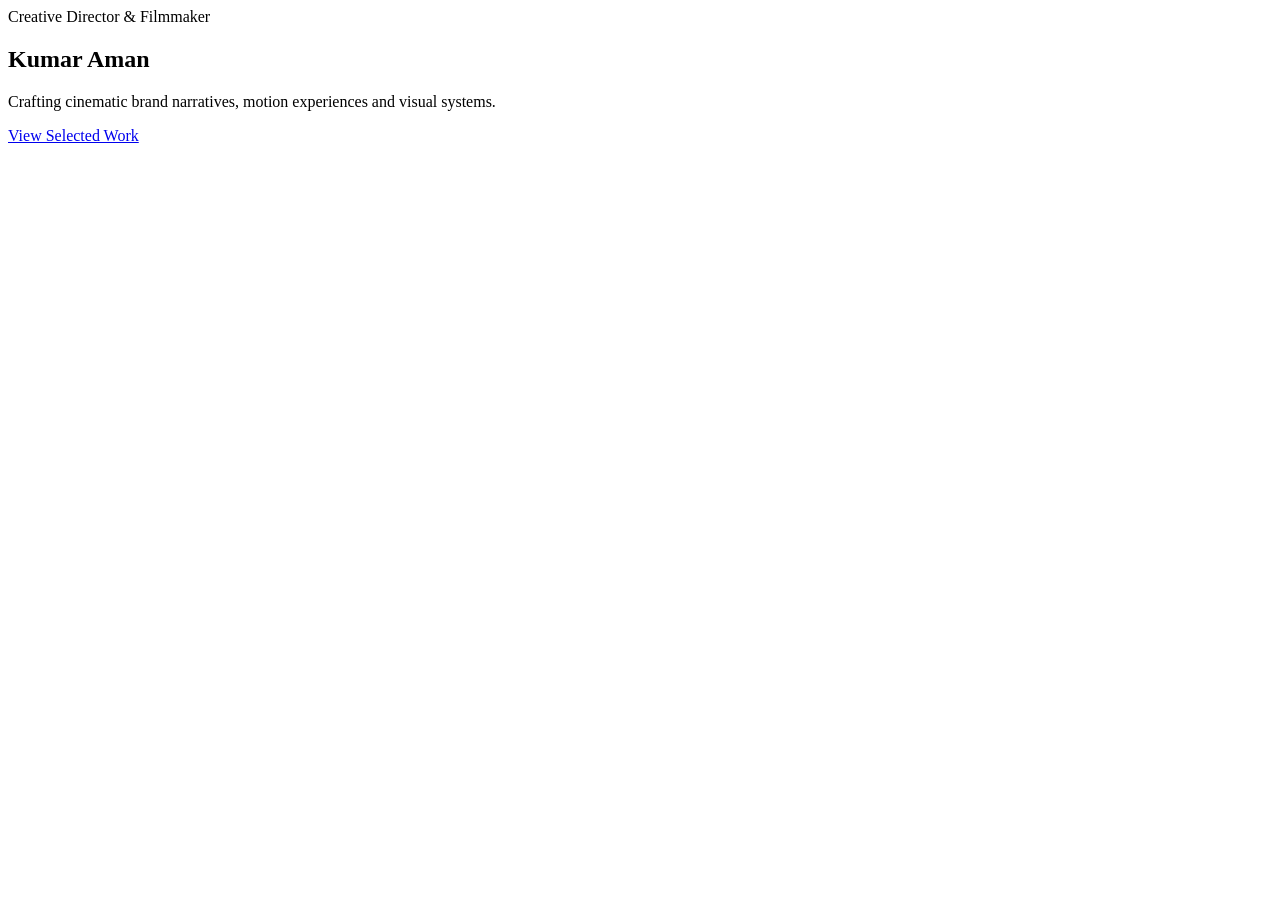
==== index.html @ 782501c8 "Initialize standalone portfolio" ====
<!doctype html><html lang="en"><head><meta charset="utf-8"><meta name="viewport" content="width=device-width,initial-scale=1"><title>Kumar Aman | Creative Director & Filmmaker</title><link rel="stylesheet" href="assets/site.css"></head><body><main><section class="hero"><div class="wrap"><div class="label">Creative Director & Filmmaker</div><h1>Kumar Aman</h1><p>Crafting cinematic brand narratives, motion experiences and visual systems.</p><a class="button primary" href="work.html">View Selected Work</a></div></section></main><script src="assets/site.js"></script></body></html>
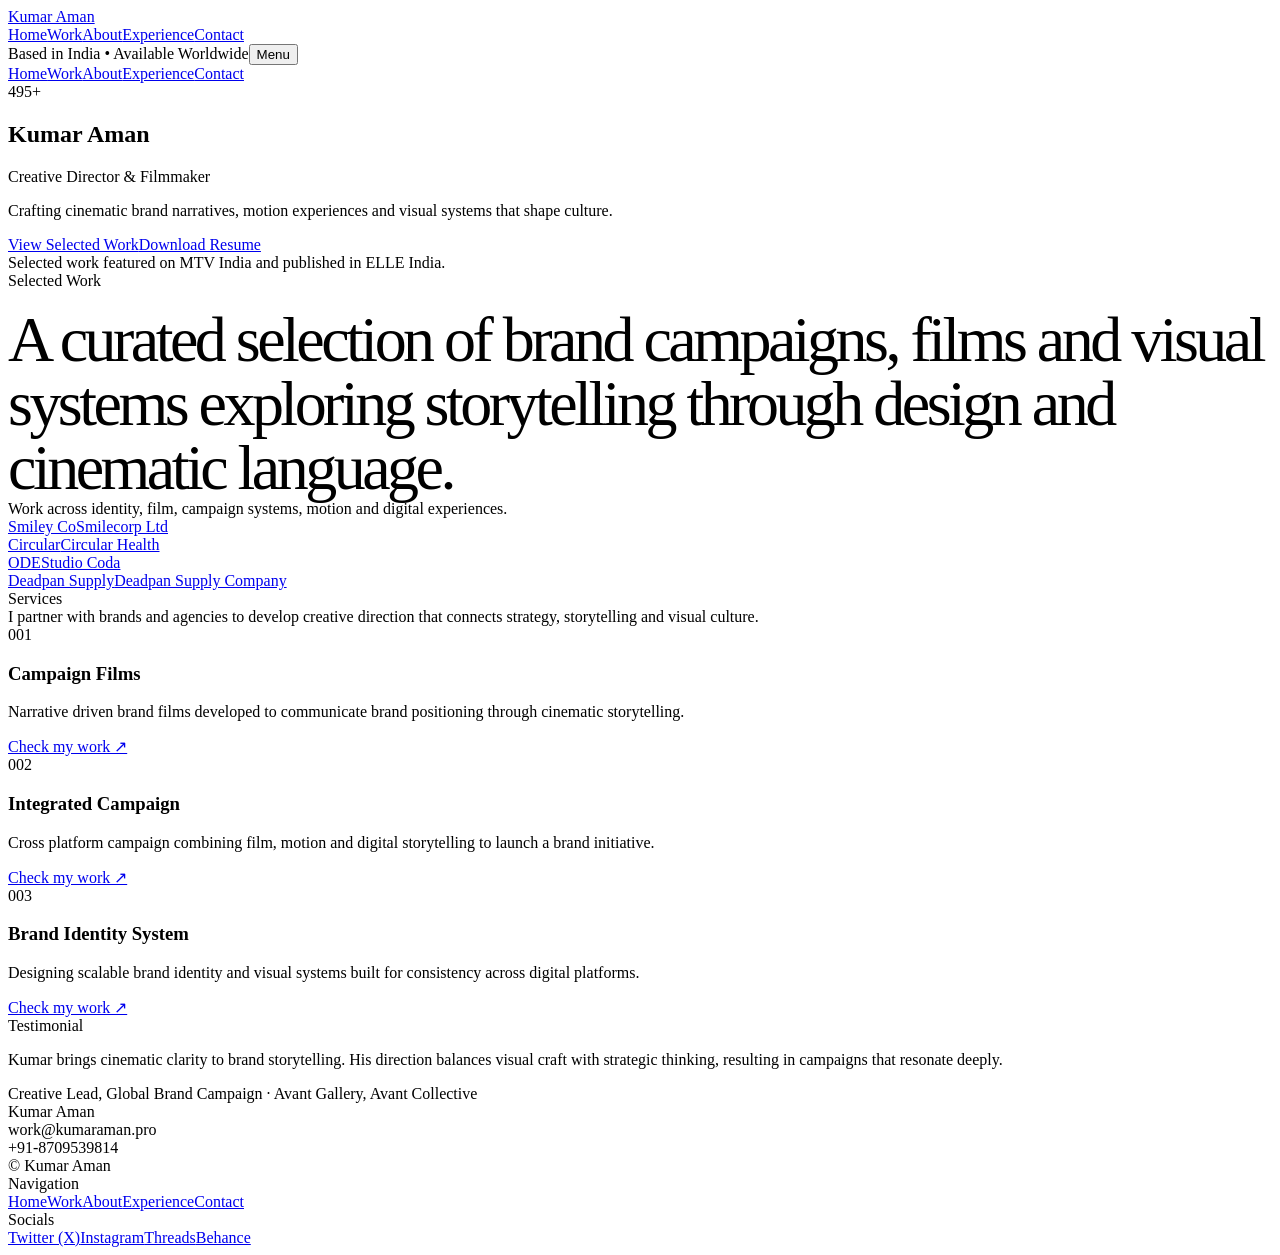
==== commit 0642f04b: "Restore recovered standalone homepage" ====
--- a/index.html
+++ b/index.html
@@ -1 +1 @@
-<!doctype html><html lang="en"><head><meta charset="utf-8"><meta name="viewport" content="width=device-width,initial-scale=1"><title>Kumar Aman | Creative Director & Filmmaker</title><link rel="stylesheet" href="assets/site.css"></head><body><main><section class="hero"><div class="wrap"><div class="label">Creative Director & Filmmaker</div><h1>Kumar Aman</h1><p>Crafting cinematic brand narratives, motion experiences and visual systems.</p><a class="button primary" href="work.html">View Selected Work</a></div></section></main><script src="assets/site.js"></script></body></html>+<!doctype html><html lang="en"><head><meta charset="utf-8"><meta name="viewport" content="width=device-width,initial-scale=1"><title>Kumar Aman | Creative Director & Filmmaker</title><link rel="stylesheet" href="assets/site.css"></head><body><header class="site-header"><div class="wrap nav"><a class="brand" href="index.html">Kumar Aman</a><nav class="navlinks"><a class="active" href="index.html">Home</a><a href="work.html">Work</a><a href="profile.html">About</a><a href="services.html">Experience</a><a href="contact.html">Contact</a></nav><span class="availability">Based in India • Available Worldwide</span><button class="menu" aria-expanded="false">Menu</button></div><div class="mobile-menu"><a href="index.html">Home</a><a href="work.html">Work</a><a href="profile.html">About</a><a href="services.html">Experience</a><a href="contact.html">Contact</a></div></header><main><section class="hero"><div class="wrap hero-top"><div class="hero-portrait reveal" aria-label="Portrait placeholder"></div><div class="reveal"><div class="label">495+</div><h1>Kumar Aman</h1><div class="hero-role">Creative Director & Filmmaker</div><p class="hero-copy">Crafting cinematic brand narratives, motion experiences and visual systems that shape culture.</p><div class="hero-actions"><a class="button primary" href="work.html">View Selected Work</a><a class="button" href="resume.pdf">Download Resume</a></div><div class="hero-note">Selected work featured on MTV India and published in ELLE India.</div></div></div></section><section class="section"><div class="wrap"><div class="section-head reveal"><div><div class="label">Selected Work</div><h2 style="font-size:clamp(38px,5vw,68px);line-height:1;letter-spacing:-.055em;font-weight:500;margin:18px 0 0">A curated selection of brand campaigns, films and visual systems exploring storytelling through design and cinematic language.</h2></div><div class="section-copy">Work across identity, film, campaign systems, motion and digital experiences.</div></div><div class="work-grid"><a class="project reveal" href="work/smiley-co.html"><div class="project-art art-smiley"></div><div class="project-info"><span class="project-title">Smiley Co</span><span class="project-client">Smilecorp Ltd</span></div></a><a class="project reveal" href="work/circular.html"><div class="project-art art-circular"></div><div class="project-info"><span class="project-title">Circular</span><span class="project-client">Circular Health</span></div></a><a class="project reveal" href="work/ode.html"><div class="project-art art-ode"></div><div class="project-info"><span class="project-title">ODE</span><span class="project-client">Studio Coda</span></div></a><a class="project reveal" href="work/deadpan-supply.html"><div class="project-art art-deadpan"></div><div class="project-info"><span class="project-title">Deadpan Supply</span><span class="project-client">Deadpan Supply Company</span></div></a></div></div></section><section class="section services-section"><div class="wrap"><div class="label reveal">Services</div><div class="services-intro reveal">I partner with brands and agencies to develop creative direction that connects strategy, storytelling and visual culture.</div><div class="services-grid"><div class="service-row reveal"><span class="num">001</span><h3>Campaign Films</h3><p>Narrative driven brand films developed to communicate brand positioning through cinematic storytelling.</p><a href="services.html">Check my work ↗</a></div><div class="service-row reveal"><span class="num">002</span><h3>Integrated Campaign</h3><p>Cross platform campaign combining film, motion and digital storytelling to launch a brand initiative.</p><a href="services.html">Check my work ↗</a></div><div class="service-row reveal"><span class="num">003</span><h3>Brand Identity System</h3><p>Designing scalable brand identity and visual systems built for consistency across digital platforms.</p><a href="services.html">Check my work ↗</a></div></div></div></section><section class="testimonial"><div class="wrap reveal"><div class="label">Testimonial</div><p class="quote">Kumar brings cinematic clarity to brand storytelling. His direction balances visual craft with strategic thinking, resulting in campaigns that resonate deeply.</p><div class="quote-by">Creative Lead, Global Brand Campaign · Avant Gallery, Avant Collective</div></div></section></main><footer class="site-footer"><div class="wrap footer-grid"><div><div class="footer-name">Kumar Aman</div><div class="footer-contact">work@kumaraman.pro<br>+91-8709539814</div><div class="copyright">© <span data-year></span> Kumar Aman</div></div><div><div class="footer-title">Navigation</div><div class="footer-links"><a href="index.html">Home</a><a href="work.html">Work</a><a href="profile.html">About</a><a href="services.html">Experience</a><a href="contact.html">Contact</a></div></div><div><div class="footer-title">Socials</div><div class="footer-links"><a href="https://x.com/" target="_blank" rel="noopener">Twitter (X)</a><a href="https://instagram.com/" target="_blank" rel="noopener">Instagram</a><a href="https://threads.net/" target="_blank" rel="noopener">Threads</a><a href="https://www.behance.net/" target="_blank" rel="noopener">Behance</a></div></div></div></footer><script src="assets/site.js"></script></body></html>
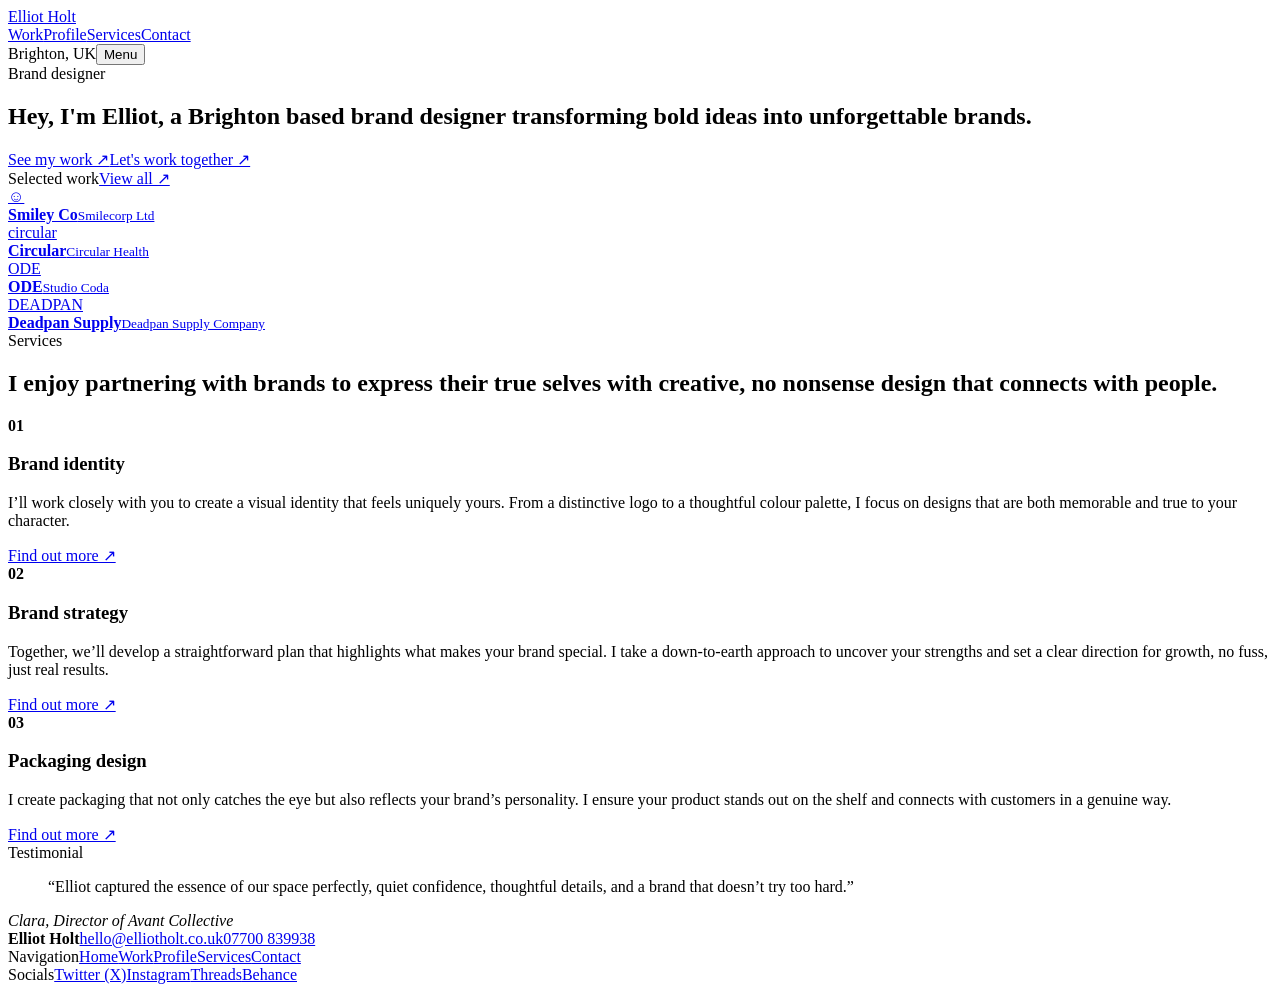
==== commit 76f88eb3: "Build Semibold clone foundation" ====
--- a/index.html
+++ b/index.html
@@ -1 +1 @@
-<!doctype html><html lang="en"><head><meta charset="utf-8"><meta name="viewport" content="width=device-width,initial-scale=1"><title>Kumar Aman | Creative Director & Filmmaker</title><link rel="stylesheet" href="assets/site.css"></head><body><header class="site-header"><div class="wrap nav"><a class="brand" href="index.html">Kumar Aman</a><nav class="navlinks"><a class="active" href="index.html">Home</a><a href="work.html">Work</a><a href="profile.html">About</a><a href="services.html">Experience</a><a href="contact.html">Contact</a></nav><span class="availability">Based in India • Available Worldwide</span><button class="menu" aria-expanded="false">Menu</button></div><div class="mobile-menu"><a href="index.html">Home</a><a href="work.html">Work</a><a href="profile.html">About</a><a href="services.html">Experience</a><a href="contact.html">Contact</a></div></header><main><section class="hero"><div class="wrap hero-top"><div class="hero-portrait reveal" aria-label="Portrait placeholder"></div><div class="reveal"><div class="label">495+</div><h1>Kumar Aman</h1><div class="hero-role">Creative Director & Filmmaker</div><p class="hero-copy">Crafting cinematic brand narratives, motion experiences and visual systems that shape culture.</p><div class="hero-actions"><a class="button primary" href="work.html">View Selected Work</a><a class="button" href="resume.pdf">Download Resume</a></div><div class="hero-note">Selected work featured on MTV India and published in ELLE India.</div></div></div></section><section class="section"><div class="wrap"><div class="section-head reveal"><div><div class="label">Selected Work</div><h2 style="font-size:clamp(38px,5vw,68px);line-height:1;letter-spacing:-.055em;font-weight:500;margin:18px 0 0">A curated selection of brand campaigns, films and visual systems exploring storytelling through design and cinematic language.</h2></div><div class="section-copy">Work across identity, film, campaign systems, motion and digital experiences.</div></div><div class="work-grid"><a class="project reveal" href="work/smiley-co.html"><div class="project-art art-smiley"></div><div class="project-info"><span class="project-title">Smiley Co</span><span class="project-client">Smilecorp Ltd</span></div></a><a class="project reveal" href="work/circular.html"><div class="project-art art-circular"></div><div class="project-info"><span class="project-title">Circular</span><span class="project-client">Circular Health</span></div></a><a class="project reveal" href="work/ode.html"><div class="project-art art-ode"></div><div class="project-info"><span class="project-title">ODE</span><span class="project-client">Studio Coda</span></div></a><a class="project reveal" href="work/deadpan-supply.html"><div class="project-art art-deadpan"></div><div class="project-info"><span class="project-title">Deadpan Supply</span><span class="project-client">Deadpan Supply Company</span></div></a></div></div></section><section class="section services-section"><div class="wrap"><div class="label reveal">Services</div><div class="services-intro reveal">I partner with brands and agencies to develop creative direction that connects strategy, storytelling and visual culture.</div><div class="services-grid"><div class="service-row reveal"><span class="num">001</span><h3>Campaign Films</h3><p>Narrative driven brand films developed to communicate brand positioning through cinematic storytelling.</p><a href="services.html">Check my work ↗</a></div><div class="service-row reveal"><span class="num">002</span><h3>Integrated Campaign</h3><p>Cross platform campaign combining film, motion and digital storytelling to launch a brand initiative.</p><a href="services.html">Check my work ↗</a></div><div class="service-row reveal"><span class="num">003</span><h3>Brand Identity System</h3><p>Designing scalable brand identity and visual systems built for consistency across digital platforms.</p><a href="services.html">Check my work ↗</a></div></div></div></section><section class="testimonial"><div class="wrap reveal"><div class="label">Testimonial</div><p class="quote">Kumar brings cinematic clarity to brand storytelling. His direction balances visual craft with strategic thinking, resulting in campaigns that resonate deeply.</p><div class="quote-by">Creative Lead, Global Brand Campaign · Avant Gallery, Avant Collective</div></div></section></main><footer class="site-footer"><div class="wrap footer-grid"><div><div class="footer-name">Kumar Aman</div><div class="footer-contact">work@kumaraman.pro<br>+91-8709539814</div><div class="copyright">© <span data-year></span> Kumar Aman</div></div><div><div class="footer-title">Navigation</div><div class="footer-links"><a href="index.html">Home</a><a href="work.html">Work</a><a href="profile.html">About</a><a href="services.html">Experience</a><a href="contact.html">Contact</a></div></div><div><div class="footer-title">Socials</div><div class="footer-links"><a href="https://x.com/" target="_blank" rel="noopener">Twitter (X)</a><a href="https://instagram.com/" target="_blank" rel="noopener">Instagram</a><a href="https://threads.net/" target="_blank" rel="noopener">Threads</a><a href="https://www.behance.net/" target="_blank" rel="noopener">Behance</a></div></div></div></footer><script src="assets/site.js"></script></body></html>+<!doctype html><html lang="en"><head><meta charset="utf-8"><meta name="viewport" content="width=device-width,initial-scale=1"><meta name="description" content="Semibold style portfolio rebuild"><title>Semibold</title><link rel="stylesheet" href="assets/style.css"></head><body><header class="nav"><a class="logo" href="index.html">Elliot Holt</a><div class="links"><a href="work.html">Work</a><a href="profile.html">Profile</a><a href="services.html">Services</a><a href="contact.html">Contact</a></div><span class="location">Brighton, UK</span><button class="menu" aria-label="Menu">Menu</button></header><main><section class="hero"><div class="hero-copy"><span class="eyebrow">Brand designer</span><h1>Hey, I'm Elliot, a Brighton based brand designer transforming bold ideas into unforgettable brands.</h1><div class="actions"><a href="work.html">See my work ↗</a><a href="contact.html">Let's work together ↗</a></div></div></section><section class="projects"><div class="section-top"><span>Selected work</span><a href="work.html">View all ↗</a></div><div class="grid"><a class="project smile" href="work/smiley-co.html"><div class="art"><span>☺</span></div><div><strong>Smiley Co</strong><small>Smilecorp Ltd</small></div></a><a class="project circular" href="work/circular.html"><div class="art"><span>circular</span></div><div><strong>Circular</strong><small>Circular Health</small></div></a><a class="project ode" href="work/ode.html"><div class="art"><span>ODE</span></div><div><strong>ODE</strong><small>Studio Coda</small></div></a><a class="project deadpan" href="work/deadpan-supply.html"><div class="art"><span>DEADPAN</span></div><div><strong>Deadpan Supply</strong><small>Deadpan Supply Company</small></div></a></div></section><section class="services"><span class="eyebrow">Services</span><h2>I enjoy partnering with brands to express their true selves with creative, no nonsense design that connects with people.</h2><div class="service-list"><article><b>01</b><h3>Brand identity</h3><p>I’ll work closely with you to create a visual identity that feels uniquely yours. From a distinctive logo to a thoughtful colour palette, I focus on designs that are both memorable and true to your character.</p><a href="services.html">Find out more ↗</a></article><article><b>02</b><h3>Brand strategy</h3><p>Together, we’ll develop a straightforward plan that highlights what makes your brand special. I take a down-to-earth approach to uncover your strengths and set a clear direction for growth, no fuss, just real results.</p><a href="services.html">Find out more ↗</a></article><article><b>03</b><h3>Packaging design</h3><p>I create packaging that not only catches the eye but also reflects your brand’s personality. I ensure your product stands out on the shelf and connects with customers in a genuine way.</p><a href="services.html">Find out more ↗</a></article></div></section><section class="quote"><span class="eyebrow">Testimonial</span><blockquote>“Elliot captured the essence of our space perfectly, quiet confidence, thoughtful details, and a brand that doesn’t try too hard.”</blockquote><cite>Clara, Director of Avant Collective</cite></section></main><footer><div><strong>Elliot Holt</strong><a href="mailto:hello@elliotholt.co.uk">hello@elliotholt.co.uk</a><a href="tel:+447700839938">07700 839938</a></div><div><span>Navigation</span><a href="index.html">Home</a><a href="work.html">Work</a><a href="profile.html">Profile</a><a href="services.html">Services</a><a href="contact.html">Contact</a></div><div><span>Socials</span><a href="#">Twitter (X)</a><a href="#">Instagram</a><a href="#">Threads</a><a href="#">Behance</a></div></footer><script src="assets/app.js"></script></body></html>
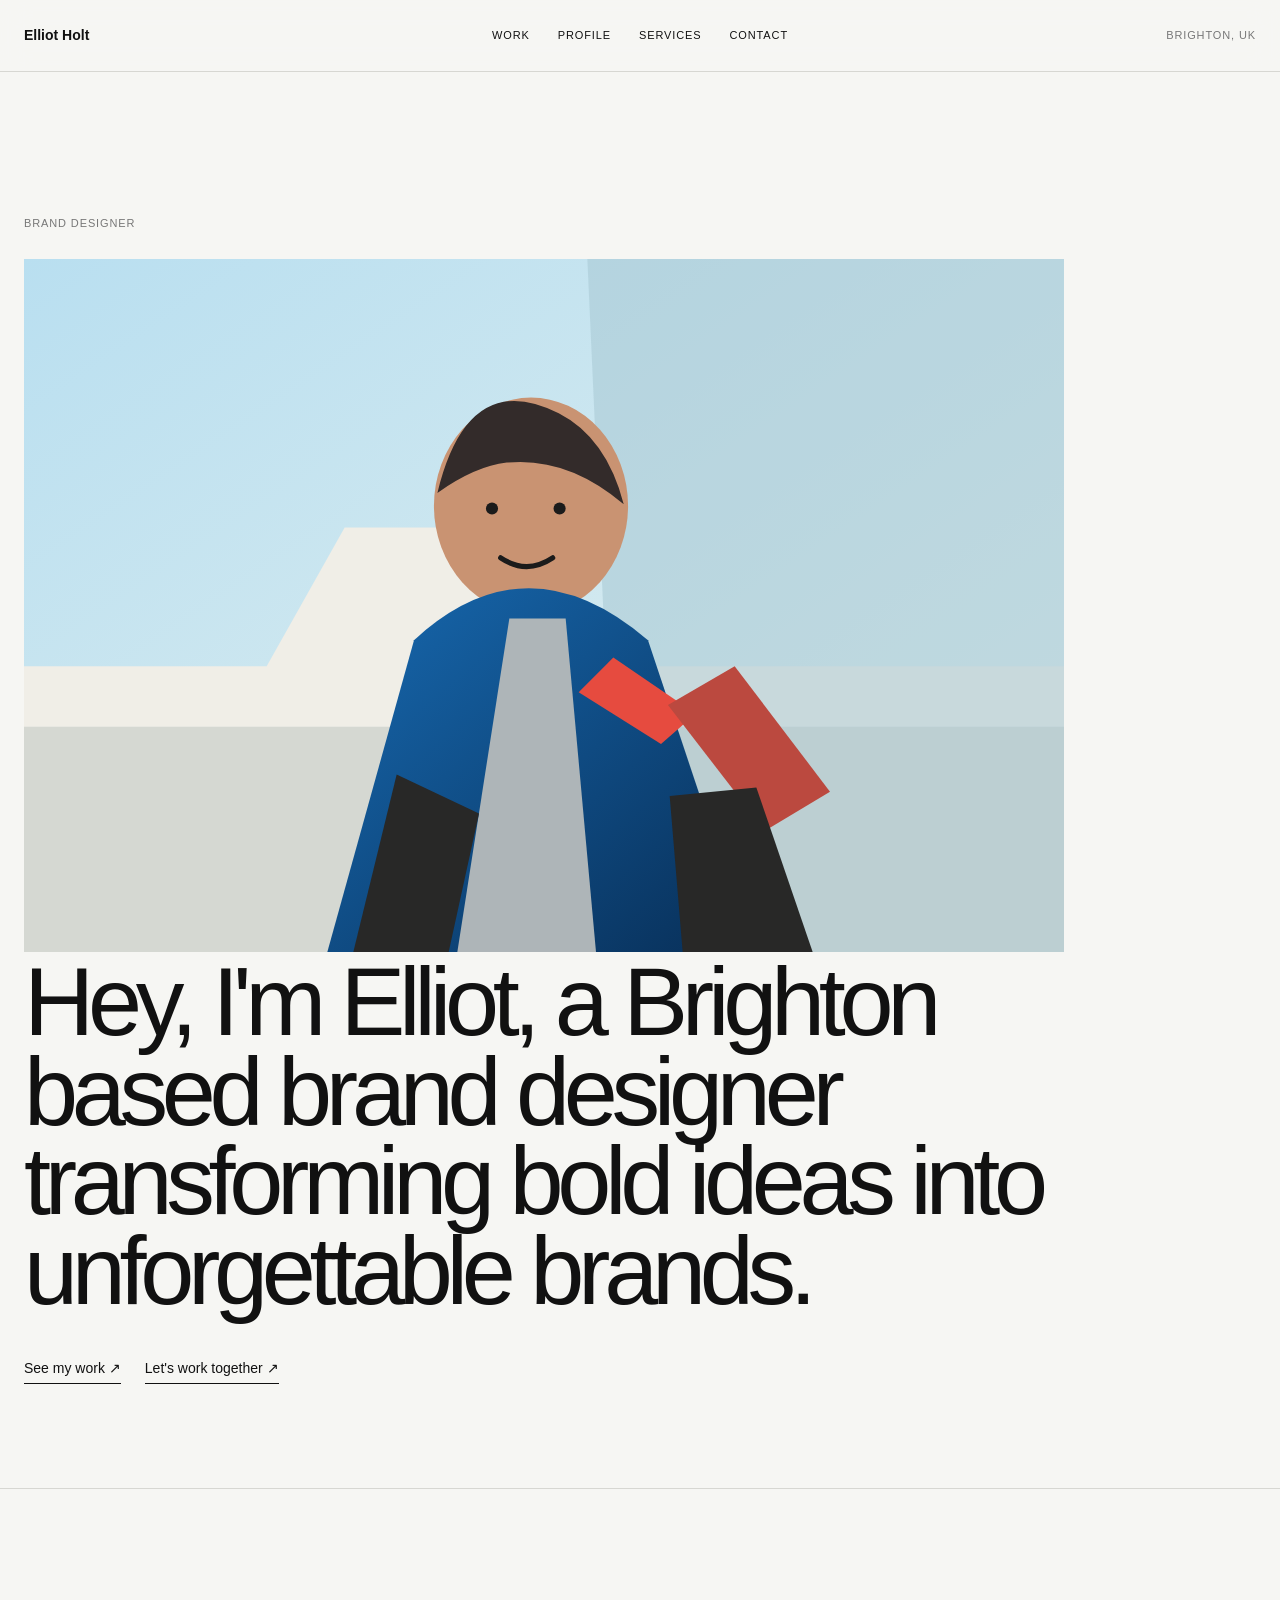
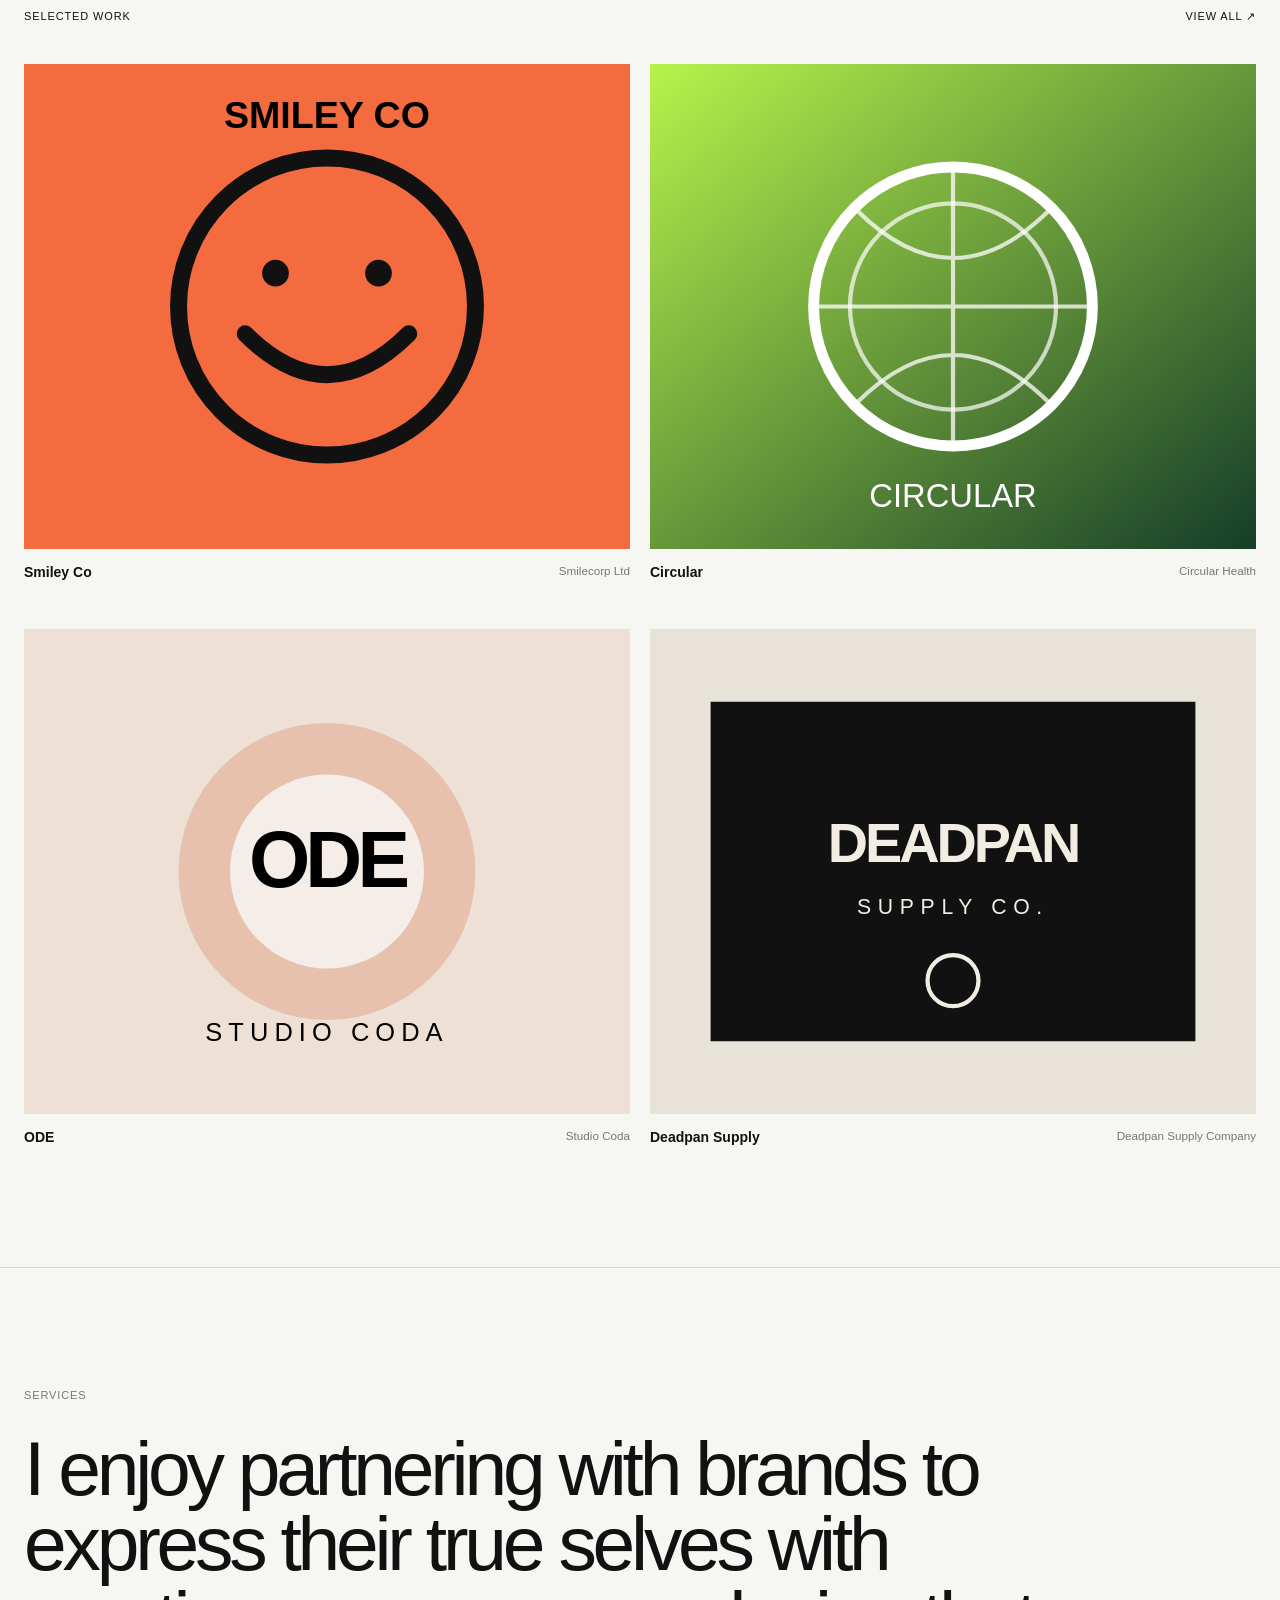
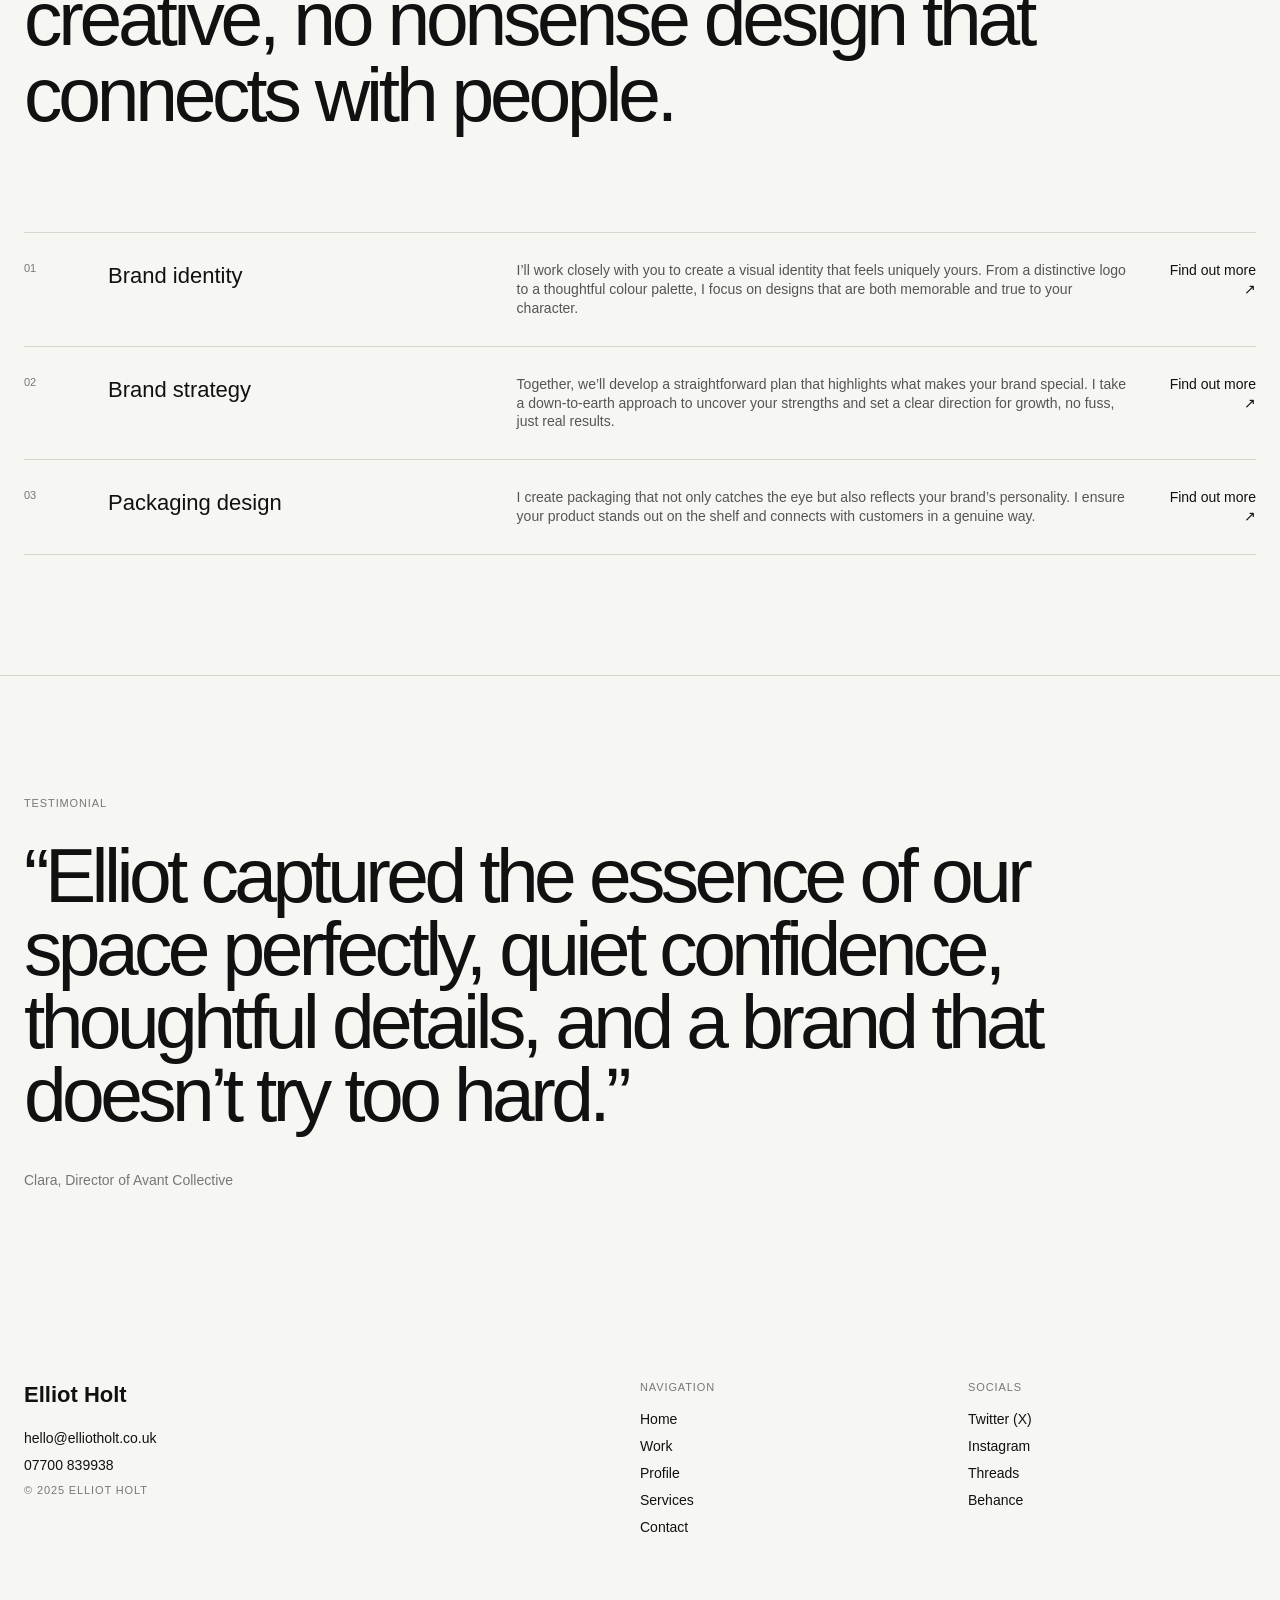
==== commit b3c83159: "Add local artwork and match Semibold homepage structure" ====
--- a/index.html
+++ b/index.html
@@ -1 +1 @@
-<!doctype html><html lang="en"><head><meta charset="utf-8"><meta name="viewport" content="width=device-width,initial-scale=1"><meta name="description" content="Semibold style portfolio rebuild"><title>Semibold</title><link rel="stylesheet" href="assets/style.css"></head><body><header class="nav"><a class="logo" href="index.html">Elliot Holt</a><div class="links"><a href="work.html">Work</a><a href="profile.html">Profile</a><a href="services.html">Services</a><a href="contact.html">Contact</a></div><span class="location">Brighton, UK</span><button class="menu" aria-label="Menu">Menu</button></header><main><section class="hero"><div class="hero-copy"><span class="eyebrow">Brand designer</span><h1>Hey, I'm Elliot, a Brighton based brand designer transforming bold ideas into unforgettable brands.</h1><div class="actions"><a href="work.html">See my work ↗</a><a href="contact.html">Let's work together ↗</a></div></div></section><section class="projects"><div class="section-top"><span>Selected work</span><a href="work.html">View all ↗</a></div><div class="grid"><a class="project smile" href="work/smiley-co.html"><div class="art"><span>☺</span></div><div><strong>Smiley Co</strong><small>Smilecorp Ltd</small></div></a><a class="project circular" href="work/circular.html"><div class="art"><span>circular</span></div><div><strong>Circular</strong><small>Circular Health</small></div></a><a class="project ode" href="work/ode.html"><div class="art"><span>ODE</span></div><div><strong>ODE</strong><small>Studio Coda</small></div></a><a class="project deadpan" href="work/deadpan-supply.html"><div class="art"><span>DEADPAN</span></div><div><strong>Deadpan Supply</strong><small>Deadpan Supply Company</small></div></a></div></section><section class="services"><span class="eyebrow">Services</span><h2>I enjoy partnering with brands to express their true selves with creative, no nonsense design that connects with people.</h2><div class="service-list"><article><b>01</b><h3>Brand identity</h3><p>I’ll work closely with you to create a visual identity that feels uniquely yours. From a distinctive logo to a thoughtful colour palette, I focus on designs that are both memorable and true to your character.</p><a href="services.html">Find out more ↗</a></article><article><b>02</b><h3>Brand strategy</h3><p>Together, we’ll develop a straightforward plan that highlights what makes your brand special. I take a down-to-earth approach to uncover your strengths and set a clear direction for growth, no fuss, just real results.</p><a href="services.html">Find out more ↗</a></article><article><b>03</b><h3>Packaging design</h3><p>I create packaging that not only catches the eye but also reflects your brand’s personality. I ensure your product stands out on the shelf and connects with customers in a genuine way.</p><a href="services.html">Find out more ↗</a></article></div></section><section class="quote"><span class="eyebrow">Testimonial</span><blockquote>“Elliot captured the essence of our space perfectly, quiet confidence, thoughtful details, and a brand that doesn’t try too hard.”</blockquote><cite>Clara, Director of Avant Collective</cite></section></main><footer><div><strong>Elliot Holt</strong><a href="mailto:hello@elliotholt.co.uk">hello@elliotholt.co.uk</a><a href="tel:+447700839938">07700 839938</a></div><div><span>Navigation</span><a href="index.html">Home</a><a href="work.html">Work</a><a href="profile.html">Profile</a><a href="services.html">Services</a><a href="contact.html">Contact</a></div><div><span>Socials</span><a href="#">Twitter (X)</a><a href="#">Instagram</a><a href="#">Threads</a><a href="#">Behance</a></div></footer><script src="assets/app.js"></script></body></html>+<!doctype html><html lang="en"><head><meta charset="utf-8"><meta name="viewport" content="width=device-width,initial-scale=1"><meta name="description" content="Semibold style portfolio rebuild"><title>Semibold</title><link rel="stylesheet" href="assets/style.css"></head><body><header class="nav"><a class="logo" href="index.html">Elliot Holt</a><div class="links"><a href="work.html">Work</a><a href="profile.html">Profile</a><a href="services.html">Services</a><a href="contact.html">Contact</a></div><span class="location">Brighton, UK</span><button class="menu" aria-label="Menu">Menu</button></header><main><section class="hero"><div class="hero-copy"><span class="eyebrow">Brand designer</span><div class="hero-portrait"><img src="assets/hero.svg" alt="Portrait artwork"></div><h1>Hey, I'm Elliot, a Brighton based brand designer transforming bold ideas into unforgettable brands.</h1><div class="actions"><a href="work.html">See my work ↗</a><a href="contact.html">Let's work together ↗</a></div></div></section><section class="projects"><div class="section-top"><span>Selected work</span><a href="work.html">View all ↗</a></div><div class="grid"><a class="project smile" href="work/smiley-co.html"><div class="art"><img src="assets/smiley.svg" alt="Smiley Co"><span>☺</span></div><div><strong>Smiley Co</strong><small>Smilecorp Ltd</small></div></a><a class="project circular" href="work/circular.html"><div class="art"><img src="assets/circular.svg" alt="Circular"><span>circular</span></div><div><strong>Circular</strong><small>Circular Health</small></div></a><a class="project ode" href="work/ode.html"><div class="art"><img src="assets/ode.svg" alt="ODE"><span>ODE</span></div><div><strong>ODE</strong><small>Studio Coda</small></div></a><a class="project deadpan" href="work/deadpan-supply.html"><div class="art"><img src="assets/deadpan.svg" alt="Deadpan Supply"><span>DEADPAN</span></div><div><strong>Deadpan Supply</strong><small>Deadpan Supply Company</small></div></a></div></section><section class="services"><span class="eyebrow">Services</span><h2>I enjoy partnering with brands to express their true selves with creative, no nonsense design that connects with people.</h2><div class="service-list"><article><b>01</b><h3>Brand identity</h3><p>I’ll work closely with you to create a visual identity that feels uniquely yours. From a distinctive logo to a thoughtful colour palette, I focus on designs that are both memorable and true to your character.</p><a href="services.html">Find out more ↗</a></article><article><b>02</b><h3>Brand strategy</h3><p>Together, we’ll develop a straightforward plan that highlights what makes your brand special. I take a down-to-earth approach to uncover your strengths and set a clear direction for growth, no fuss, just real results.</p><a href="services.html">Find out more ↗</a></article><article><b>03</b><h3>Packaging design</h3><p>I create packaging that not only catches the eye but also reflects your brand’s personality. I ensure your product stands out on the shelf and connects with customers in a genuine way.</p><a href="services.html">Find out more ↗</a></article></div></section><section class="quote"><span class="eyebrow">Testimonial</span><blockquote>“Elliot captured the essence of our space perfectly, quiet confidence, thoughtful details, and a brand that doesn’t try too hard.”</blockquote><cite>Clara, Director of Avant Collective</cite></section></main><footer><div><strong>Elliot Holt</strong><a href="mailto:hello@elliotholt.co.uk">hello@elliotholt.co.uk</a><a href="tel:+447700839938">07700 839938</a><span>© 2025 Elliot Holt</span></div><div><span>Navigation</span><a href="index.html">Home</a><a href="work.html">Work</a><a href="profile.html">Profile</a><a href="services.html">Services</a><a href="contact.html">Contact</a></div><div><span>Socials</span><a href="#">Twitter (X)</a><a href="#">Instagram</a><a href="#">Threads</a><a href="#">Behance</a></div></footer><script src="assets/app.js"></script></body></html>
--- a/assets/style.css
+++ b/assets/style.css
@@ -0,0 +1 @@
+:root{--bg:#f6f6f3;--fg:#111;--muted:#777;--line:#d7d7d2;--pad:24px}*{box-sizing:border-box}html{scroll-behavior:smooth}body{margin:0;background:var(--bg);color:var(--fg);font-family:Inter,Arial,sans-serif;font-size:14px;line-height:1.35}.nav{height:72px;padding:0 var(--pad);display:grid;grid-template-columns:1fr auto 1fr;align-items:center;border-bottom:1px solid var(--line);position:sticky;top:0;background:rgba(246,246,243,.92);backdrop-filter:blur(14px);z-index:10}.logo,.links a,.nav a,footer a{color:inherit;text-decoration:none}.logo{font-weight:600}.links{display:flex;gap:28px}.links a,.location,.menu,footer span,.eyebrow{font-size:11px;text-transform:uppercase;letter-spacing:.08em}.location{text-align:right;color:var(--muted)}.menu{display:none;border:0;background:none}.hero{min-height:92vh;display:grid;align-items:end;padding:24px}.hero-copy{max-width:1040px;padding:120px 0 80px}.eyebrow{display:block;color:var(--muted);margin-bottom:28px}.hero h1{font-size:clamp(48px,7.6vw,108px);font-weight:500;line-height:.92;letter-spacing:-.065em;margin:0;max-width:1100px}.actions{display:flex;gap:24px;margin-top:44px}.actions a{color:inherit;text-decoration:none;border-bottom:1px solid var(--fg);padding-bottom:5px}.projects,.services,.quote,.page{padding:120px var(--pad);border-top:1px solid var(--line)}.section-top{display:flex;justify-content:space-between;margin-bottom:40px;font-size:11px;text-transform:uppercase;letter-spacing:.08em}.section-top a{color:inherit;text-decoration:none}.grid{display:grid;grid-template-columns:1fr 1fr;gap:48px 20px}.project{color:inherit;text-decoration:none}.project .art{aspect-ratio:1.25;background:#ddd;display:grid;place-items:center;overflow:hidden;position:relative;transition:transform .6s cubic-bezier(.2,.8,.2,1)}.project:hover .art{transform:scale(.985)}.project .art:after{content:"";position:absolute;inset:0;background-image:radial-gradient(#000 1px,transparent 1px);background-size:5px 5px;opacity:0;transition:opacity .25s}.project:hover .art:after{opacity:.08}.project .art span{font-size:clamp(42px,8vw,120px);letter-spacing:-.06em}.smile .art{background:#f36a3d}.smile .art span{font-size:120px}.circular .art{background:linear-gradient(135deg,#a8e85b,#173c28);color:#fff}.ode .art{background:linear-gradient(135deg,#f1d3bf,#f7eee8)}.deadpan .art{background:#e7e4dc}.project>div:last-child{display:flex;justify-content:space-between;padding-top:14px}.project small{color:var(--muted)}.services h2{font-size:clamp(38px,6vw,78px);line-height:.98;letter-spacing:-.055em;font-weight:500;max-width:1100px;margin:0 0 100px}.service-list article{display:grid;grid-template-columns:60px 1fr 1.6fr 100px;gap:24px;padding:28px 0;border-top:1px solid var(--line)}.service-list article:last-child{border-bottom:1px solid var(--line)}.service-list b{font-weight:400;color:var(--muted);font-size:11px}.service-list h3{margin:0;font-size:22px;font-weight:500}.service-list p{margin:0;max-width:650px;color:#555}.service-list a{color:inherit;text-decoration:none;text-align:right}.quote blockquote{font-size:clamp(42px,6vw,86px);line-height:.95;letter-spacing:-.06em;font-weight:500;max-width:1100px;margin:0}.quote cite{display:block;margin-top:40px;font-style:normal;color:var(--muted)}footer{padding:70px var(--pad);display:grid;grid-template-columns:2fr 1fr 1fr;gap:40px}footer>div{display:flex;flex-direction:column;gap:8px}footer strong{font-size:22px;margin-bottom:12px}footer span{color:var(--muted);margin-bottom:8px}.page{min-height:80vh}.page h1{font-size:clamp(54px,8vw,120px);line-height:.9;letter-spacing:-.07em;font-weight:500;margin:0 0 80px}.page .lead{font-size:clamp(30px,4vw,58px);line-height:1;letter-spacing:-.045em;max-width:1000px}.process{display:grid;grid-template-columns:repeat(3,1fr);gap:20px;margin-top:100px}.process article{border-top:1px solid var(--line);padding-top:18px}.process h3{font-size:28px;font-weight:500}.process p{color:#666;max-width:380px}.stats{display:grid;grid-template-columns:repeat(3,1fr);gap:20px;margin-top:100px}.stat{border-top:1px solid var(--line);padding-top:18px}.stat b{font-size:70px;font-weight:500;letter-spacing:-.06em}.project-page .project-head{display:grid;grid-template-columns:1.5fr 1fr;gap:70px;align-items:end}.meta{display:grid;grid-template-columns:1fr 1fr;gap:20px;border-top:1px solid var(--line);padding-top:18px}.meta span{display:block;color:var(--muted);font-size:11px;text-transform:uppercase;letter-spacing:.08em;margin-bottom:8px}.case-copy{font-size:clamp(26px,3.3vw,48px);line-height:1;letter-spacing:-.045em;max-width:900px;margin:100px 0}.case-grid{display:grid;grid-template-columns:1fr 1fr;gap:20px}.case-image{aspect-ratio:1.1;display:grid;place-items:center;font-size:70px}.case-image:nth-child(odd){background:#ddd}.case-image:nth-child(even){background:#eee}.form{max-width:800px}.form label{display:block;color:var(--muted);font-size:11px;text-transform:uppercase;letter-spacing:.08em;margin:28px 0 8px}.form input,.form textarea{width:100%;border:0;border-bottom:1px solid var(--fg);background:none;padding:14px 0;font:inherit;outline:none}.form textarea{min-height:150px;resize:vertical}.form button{margin-top:35px;background:var(--fg);color:var(--bg);border:0;padding:15px 20px;font:inherit}.list{border-top:1px solid var(--line)}.list-row{display:grid;grid-template-columns:1.2fr 1fr 1fr;gap:20px;padding:22px 0;border-bottom:1px solid var(--line);color:inherit;text-decoration:none}.list-row span:nth-child(2),.list-row span:nth-child(3){color:var(--muted)}.reveal{opacity:0;transform:translateY(18px);transition:opacity .7s ease,transform .7s ease}.reveal.in{opacity:1;transform:none}.links.open{display:flex}@media(max-width:800px){.nav{grid-template-columns:1fr auto}.links,.location{display:none}.menu{display:block}.links.open{position:absolute;top:72px;left:0;right:0;display:grid;padding:20px 16px;background:var(--bg);border-bottom:1px solid var(--line);gap:16px}.hero{min-height:80vh}.hero-copy{padding:100px 0 40px}.projects,.services,.quote,.page{padding:80px 16px}.grid,.process,.stats,.case-grid,.project-page .project-head{grid-template-columns:1fr}.service-list article{grid-template-columns:42px 1fr}.service-list p,.service-list a{grid-column:2;text-align:left}.services h2{margin-bottom:60px}footer{grid-template-columns:1fr;padding:60px 16px}.project-page .project-head{gap:30px}.meta{margin-top:40px}.case-copy{margin:70px 0}.page h1{margin-bottom:50px}.list-row{grid-template-columns:1fr;gap:4px}.list-row span:nth-child(2){order:3}}
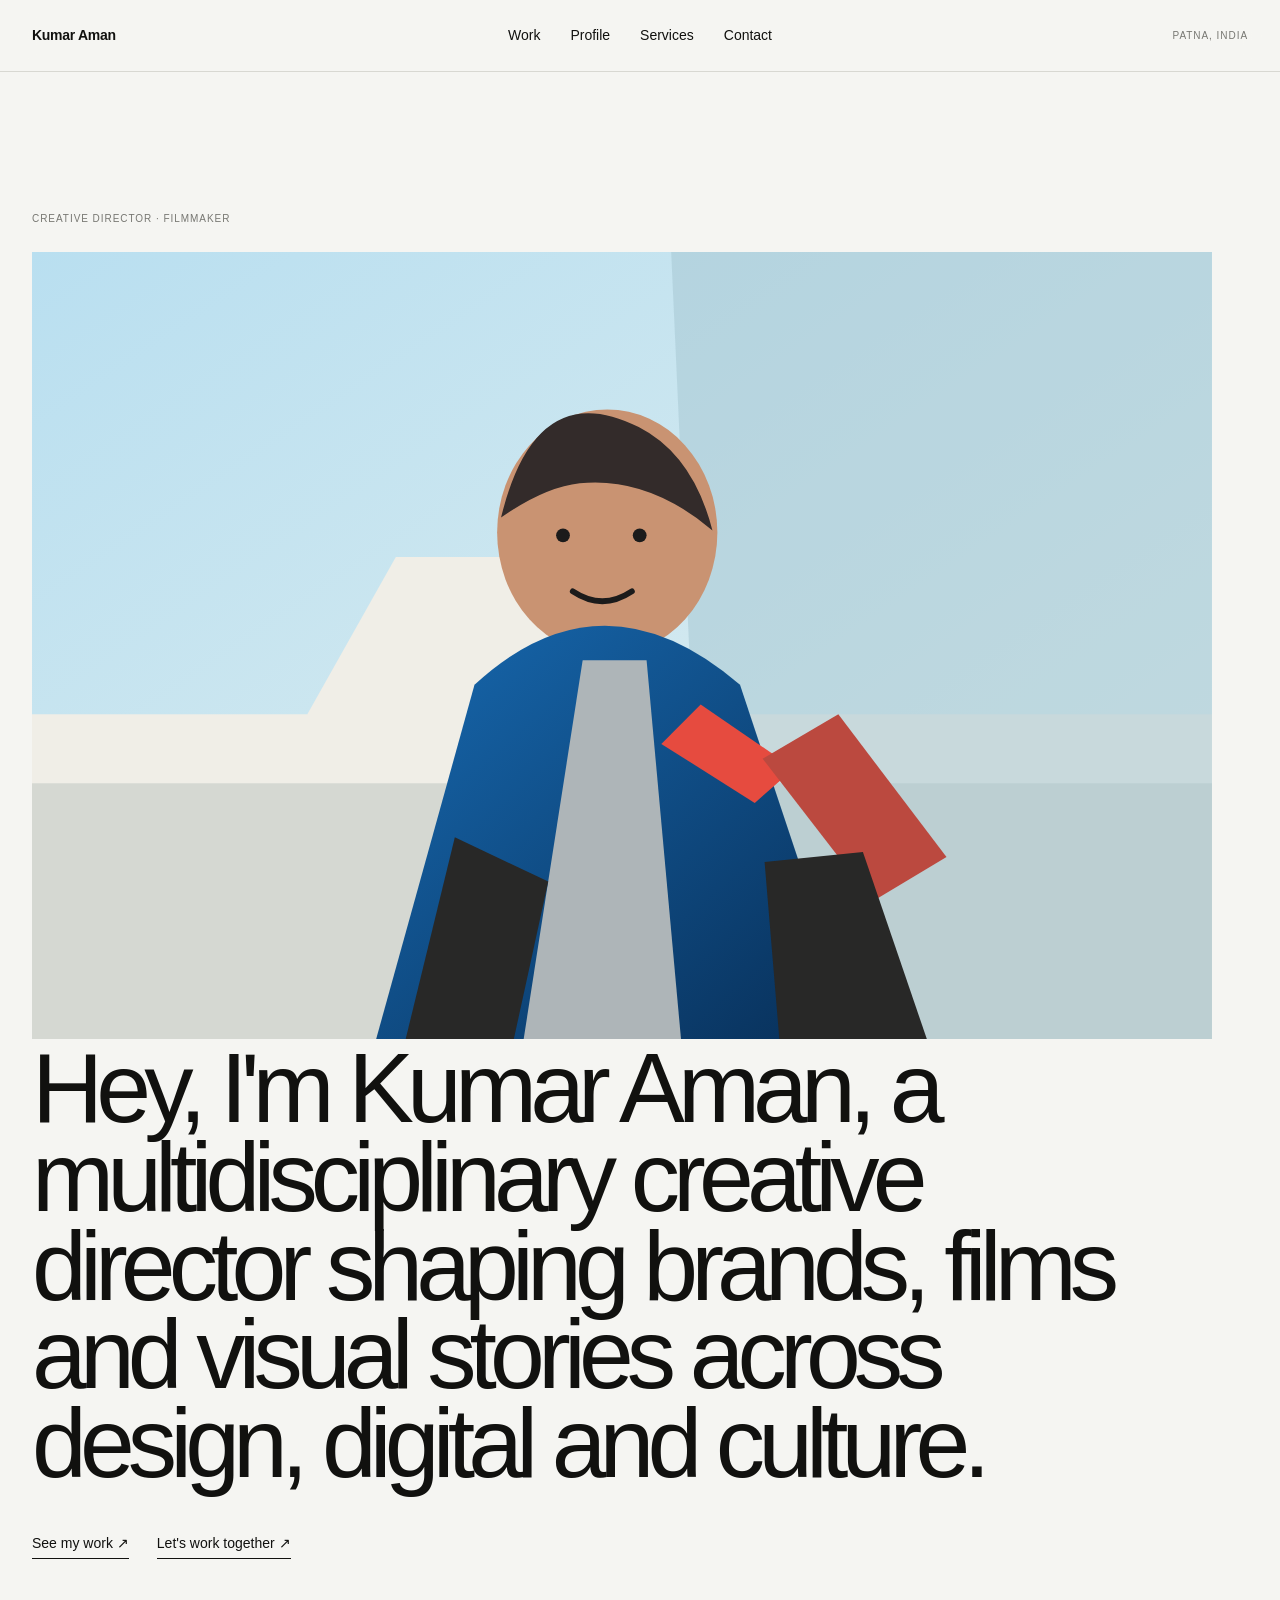
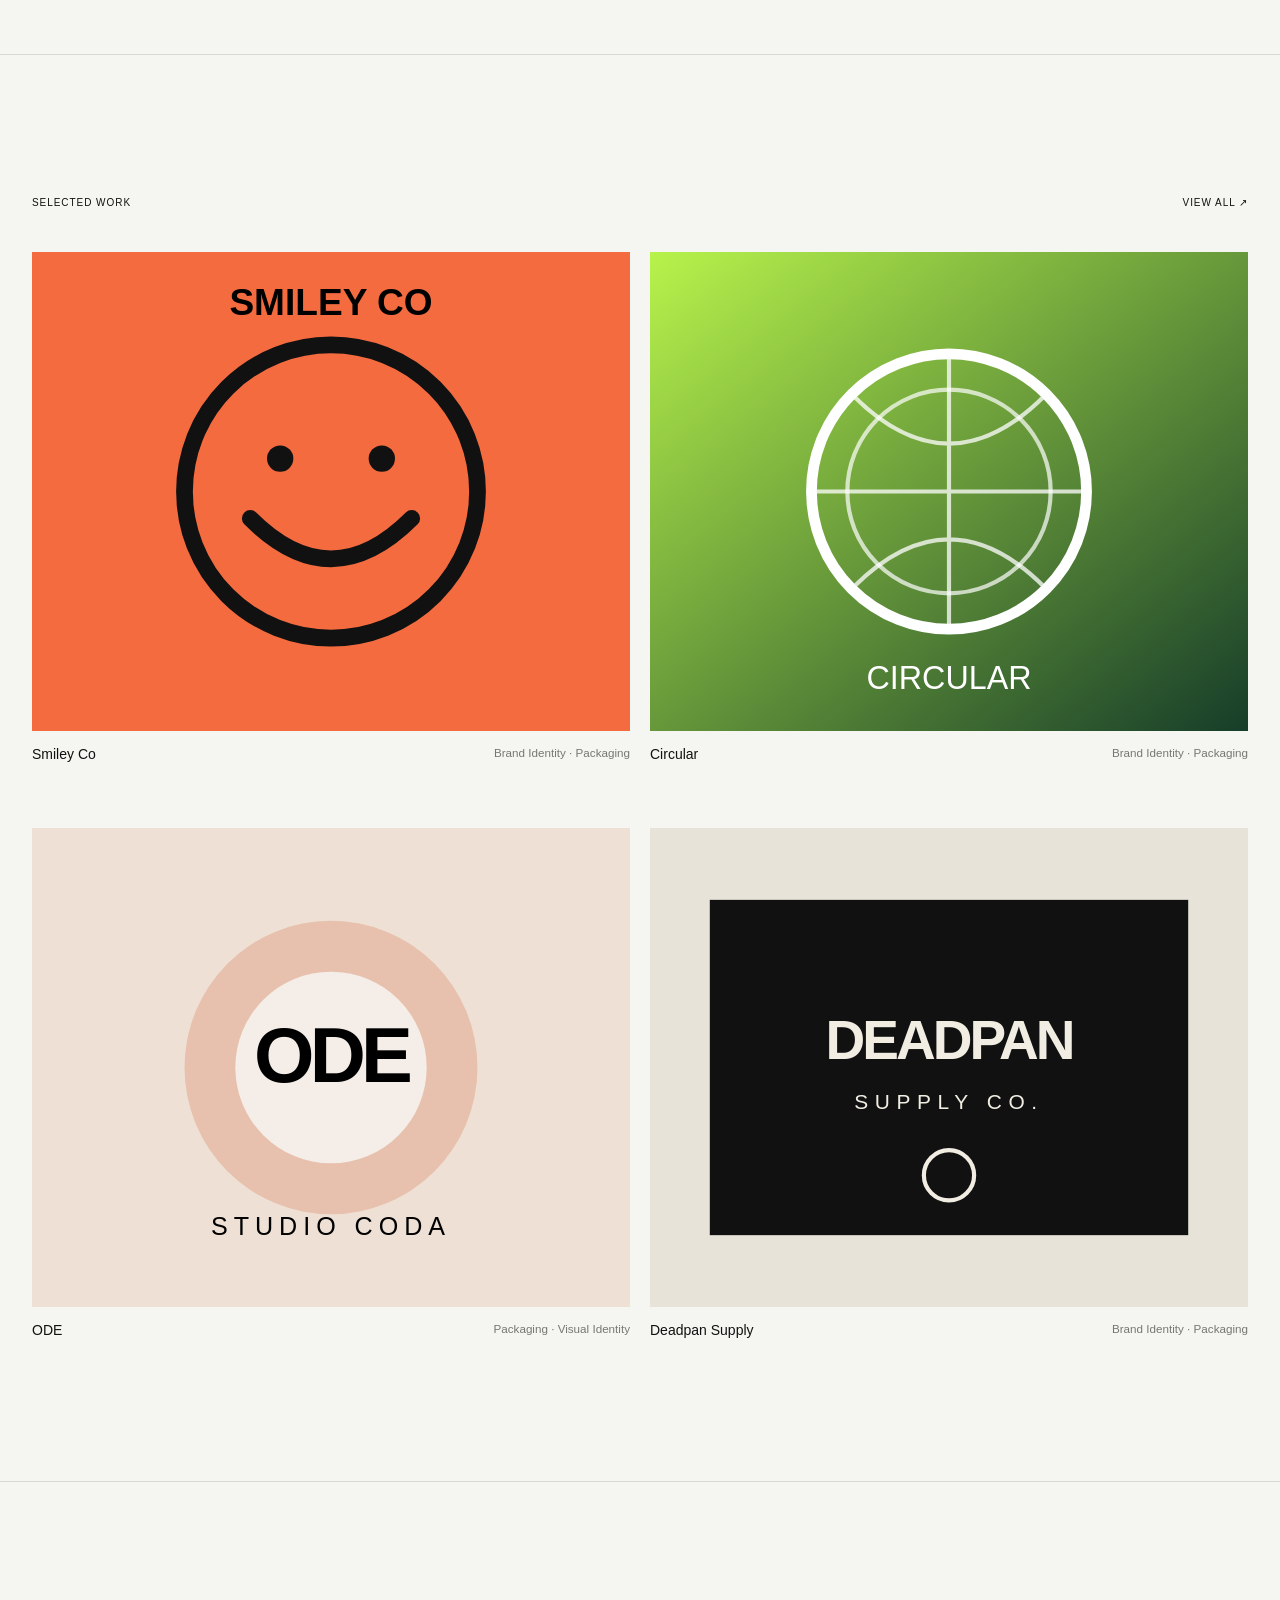
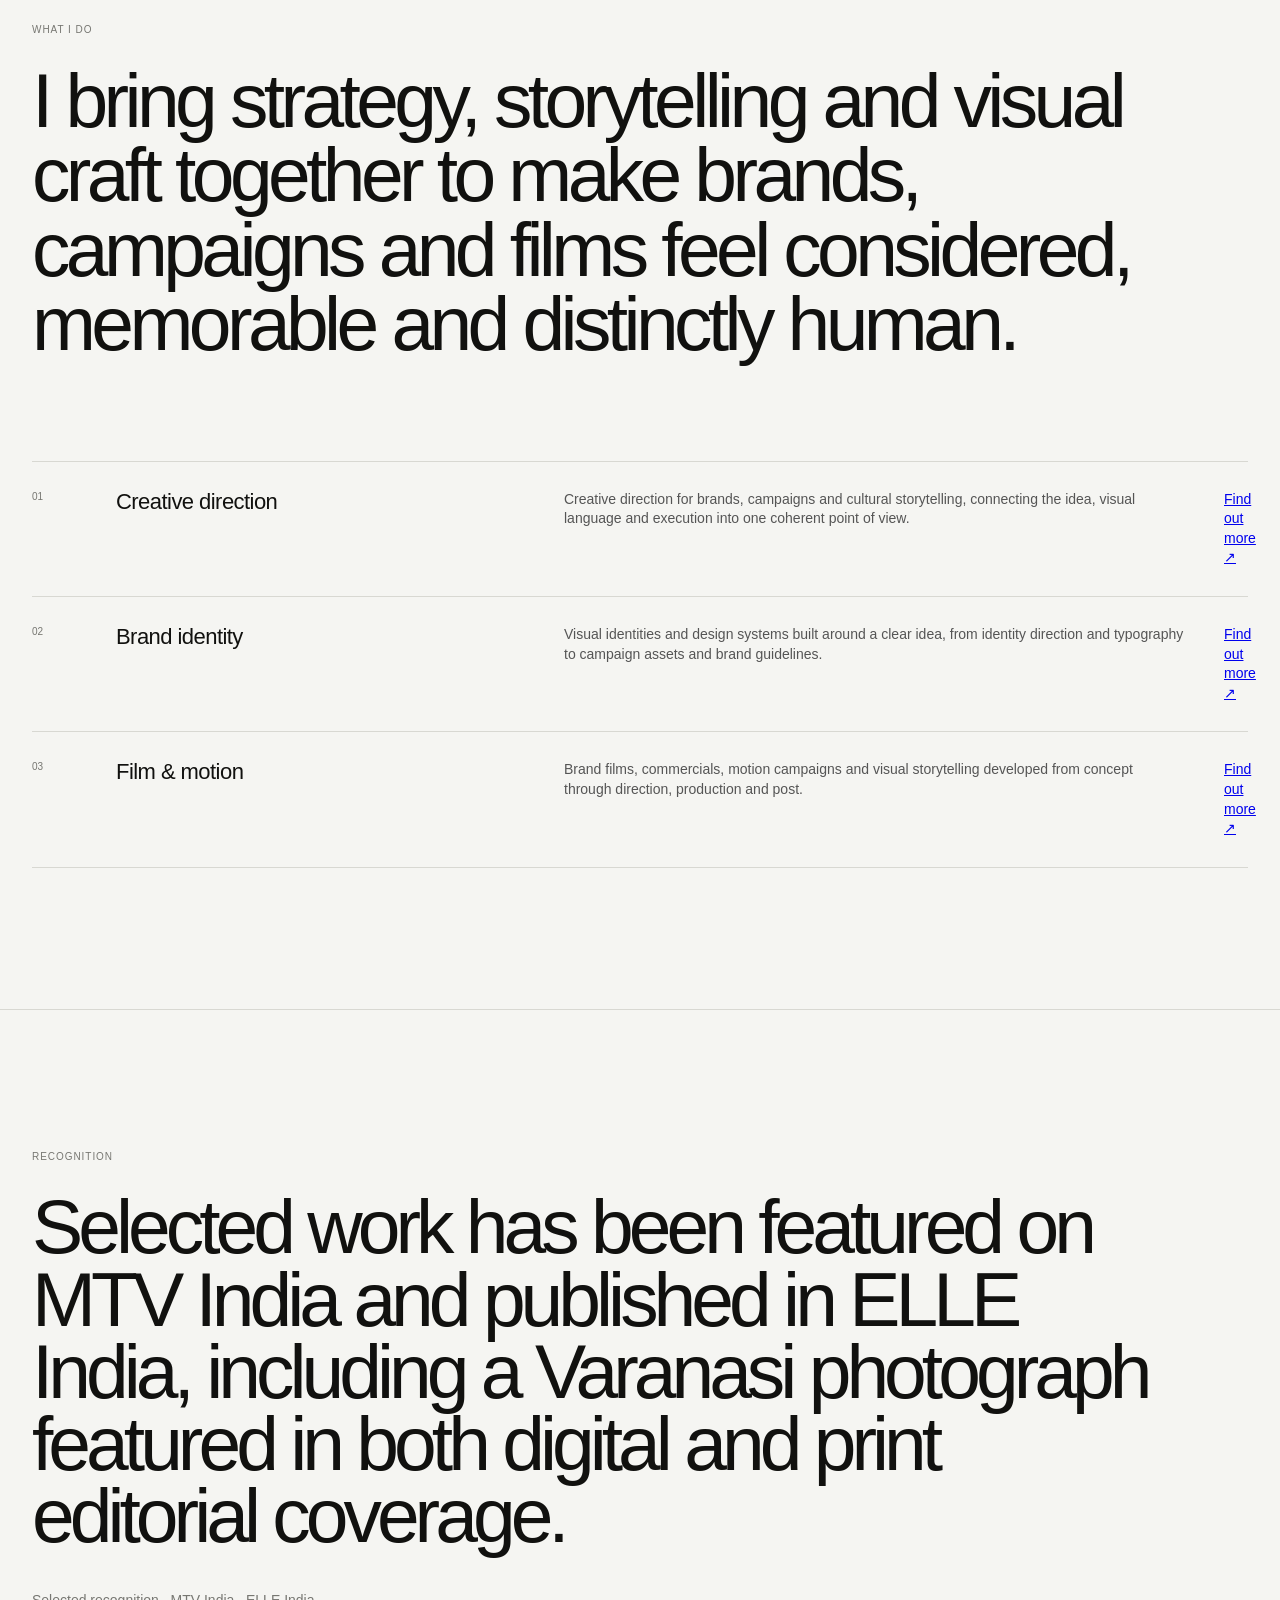
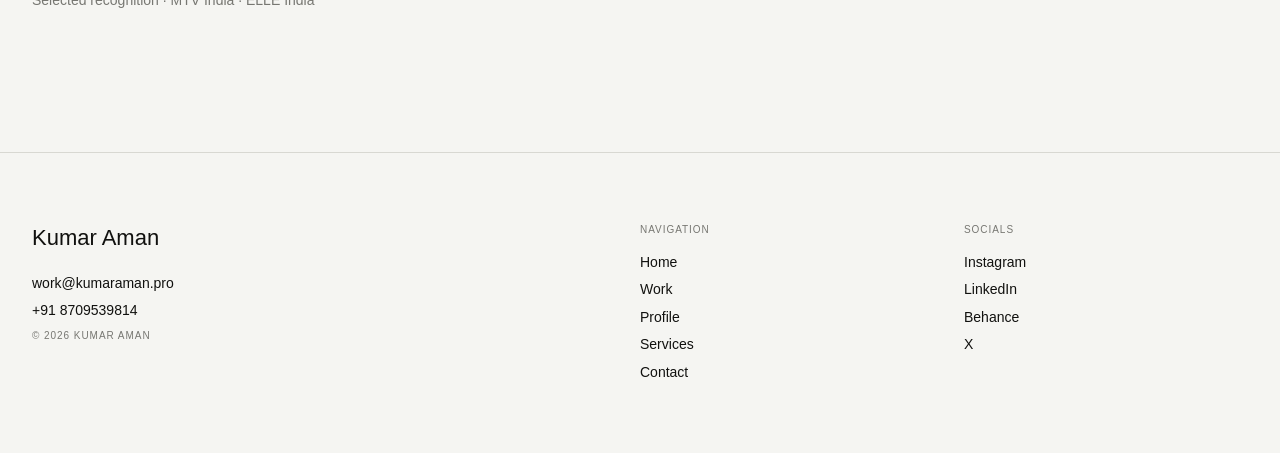
==== commit f1ab573d: "Replace Semibold demo content with Kumar Aman portfolio content" ====
--- a/index.html
+++ b/index.html
@@ -1 +1 @@
-<!doctype html><html lang="en"><head><meta charset="utf-8"><meta name="viewport" content="width=device-width,initial-scale=1"><meta name="description" content="Semibold style portfolio rebuild"><title>Semibold</title><link rel="stylesheet" href="assets/style.css"></head><body><header class="nav"><a class="logo" href="index.html">Elliot Holt</a><div class="links"><a href="work.html">Work</a><a href="profile.html">Profile</a><a href="services.html">Services</a><a href="contact.html">Contact</a></div><span class="location">Brighton, UK</span><button class="menu" aria-label="Menu">Menu</button></header><main><section class="hero"><div class="hero-copy"><span class="eyebrow">Brand designer</span><div class="hero-portrait"><img src="assets/hero.svg" alt="Portrait artwork"></div><h1>Hey, I'm Elliot, a Brighton based brand designer transforming bold ideas into unforgettable brands.</h1><div class="actions"><a href="work.html">See my work ↗</a><a href="contact.html">Let's work together ↗</a></div></div></section><section class="projects"><div class="section-top"><span>Selected work</span><a href="work.html">View all ↗</a></div><div class="grid"><a class="project smile" href="work/smiley-co.html"><div class="art"><img src="assets/smiley.svg" alt="Smiley Co"><span>☺</span></div><div><strong>Smiley Co</strong><small>Smilecorp Ltd</small></div></a><a class="project circular" href="work/circular.html"><div class="art"><img src="assets/circular.svg" alt="Circular"><span>circular</span></div><div><strong>Circular</strong><small>Circular Health</small></div></a><a class="project ode" href="work/ode.html"><div class="art"><img src="assets/ode.svg" alt="ODE"><span>ODE</span></div><div><strong>ODE</strong><small>Studio Coda</small></div></a><a class="project deadpan" href="work/deadpan-supply.html"><div class="art"><img src="assets/deadpan.svg" alt="Deadpan Supply"><span>DEADPAN</span></div><div><strong>Deadpan Supply</strong><small>Deadpan Supply Company</small></div></a></div></section><section class="services"><span class="eyebrow">Services</span><h2>I enjoy partnering with brands to express their true selves with creative, no nonsense design that connects with people.</h2><div class="service-list"><article><b>01</b><h3>Brand identity</h3><p>I’ll work closely with you to create a visual identity that feels uniquely yours. From a distinctive logo to a thoughtful colour palette, I focus on designs that are both memorable and true to your character.</p><a href="services.html">Find out more ↗</a></article><article><b>02</b><h3>Brand strategy</h3><p>Together, we’ll develop a straightforward plan that highlights what makes your brand special. I take a down-to-earth approach to uncover your strengths and set a clear direction for growth, no fuss, just real results.</p><a href="services.html">Find out more ↗</a></article><article><b>03</b><h3>Packaging design</h3><p>I create packaging that not only catches the eye but also reflects your brand’s personality. I ensure your product stands out on the shelf and connects with customers in a genuine way.</p><a href="services.html">Find out more ↗</a></article></div></section><section class="quote"><span class="eyebrow">Testimonial</span><blockquote>“Elliot captured the essence of our space perfectly, quiet confidence, thoughtful details, and a brand that doesn’t try too hard.”</blockquote><cite>Clara, Director of Avant Collective</cite></section></main><footer><div><strong>Elliot Holt</strong><a href="mailto:hello@elliotholt.co.uk">hello@elliotholt.co.uk</a><a href="tel:+447700839938">07700 839938</a><span>© 2025 Elliot Holt</span></div><div><span>Navigation</span><a href="index.html">Home</a><a href="work.html">Work</a><a href="profile.html">Profile</a><a href="services.html">Services</a><a href="contact.html">Contact</a></div><div><span>Socials</span><a href="#">Twitter (X)</a><a href="#">Instagram</a><a href="#">Threads</a><a href="#">Behance</a></div></footer><script src="assets/app.js"></script></body></html>+<!doctype html><html lang="en"><head><meta charset="utf-8"><meta name="viewport" content="width=device-width,initial-scale=1"><meta name="description" content="Kumar Aman is a multidisciplinary Creative Director, filmmaker and visual storyteller based in Patna, India."><title>Kumar Aman | Creative Director</title><link rel="stylesheet" href="assets/style.css"></head><body><header class="nav"><a class="logo" href="index.html">Kumar Aman</a><nav class="links"><a href="work.html">Work</a><a href="profile.html">Profile</a><a href="services.html">Services</a><a href="contact.html">Contact</a></nav><span class="location">Patna, India</span><button class="menu" aria-label="Menu">Menu</button></header><main><section class="hero"><div class="hero-copy"><span class="eyebrow">Creative Director · Filmmaker</span><div class="hero-portrait"><img src="assets/hero.svg" alt="Kumar Aman portrait artwork"></div><h1>Hey, I'm Kumar Aman, a multidisciplinary creative director shaping brands, films and visual stories across design, digital and culture.</h1><div class="actions"><a href="work.html">See my work ↗</a><a href="contact.html">Let's work together ↗</a></div></div></section><section class="projects"><div class="section-top"><span>Selected work</span><a href="work.html">View all ↗</a></div><div class="grid"><a class="project smile" href="work/smiley-co.html"><div class="art"><img src="assets/smiley.svg" alt="Smiley Co"><span>Smiley Co</span></div><div><strong>Smiley Co</strong><small>Brand Identity · Packaging</small></div></a><a class="project circular" href="work/circular.html"><div class="art"><img src="assets/circular.svg" alt="Circular"><span>Circular</span></div><div><strong>Circular</strong><small>Brand Identity · Packaging</small></div></a><a class="project ode" href="work/ode.html"><div class="art"><img src="assets/ode.svg" alt="ODE"><span>ODE</span></div><div><strong>ODE</strong><small>Packaging · Visual Identity</small></div></a><a class="project deadpan" href="work/deadpan-supply.html"><div class="art"><img src="assets/deadpan.svg" alt="Deadpan Supply"><span>Deadpan Supply</span></div><div><strong>Deadpan Supply</strong><small>Brand Identity · Packaging</small></div></a></div></section><section class="services"><span class="eyebrow">What I do</span><h2>I bring strategy, storytelling and visual craft together to make brands, campaigns and films feel considered, memorable and distinctly human.</h2><div class="service-list"><article><b>01</b><h3>Creative direction</h3><p>Creative direction for brands, campaigns and cultural storytelling, connecting the idea, visual language and execution into one coherent point of view.</p><a href="services.html">Find out more ↗</a></article><article><b>02</b><h3>Brand identity</h3><p>Visual identities and design systems built around a clear idea, from identity direction and typography to campaign assets and brand guidelines.</p><a href="services.html">Find out more ↗</a></article><article><b>03</b><h3>Film & motion</h3><p>Brand films, commercials, motion campaigns and visual storytelling developed from concept through direction, production and post.</p><a href="services.html">Find out more ↗</a></article></div></section><section class="quote"><span class="eyebrow">Recognition</span><blockquote>Selected work has been featured on MTV India and published in ELLE India, including a Varanasi photograph featured in both digital and print editorial coverage.</blockquote><cite>Selected recognition · MTV India · ELLE India</cite></section></main><footer><div><strong>Kumar Aman</strong><a href="mailto:work@kumaraman.pro">work@kumaraman.pro</a><a href="tel:+918709539814">+91 8709539814</a><span>© 2026 Kumar Aman</span></div><div><span>Navigation</span><a href="index.html">Home</a><a href="work.html">Work</a><a href="profile.html">Profile</a><a href="services.html">Services</a><a href="contact.html">Contact</a></div><div><span>Socials</span><a href="#">Instagram</a><a href="#">LinkedIn</a><a href="#">Behance</a><a href="#">X</a></div></footer><script src="assets/app.js"></script></body></html>
--- a/assets/style.css
+++ b/assets/style.css
@@ -1 +1 @@
-:root{--bg:#f6f6f3;--fg:#111;--muted:#777;--line:#d7d7d2;--pad:24px}*{box-sizing:border-box}html{scroll-behavior:smooth}body{margin:0;background:var(--bg);color:var(--fg);font-family:Inter,Arial,sans-serif;font-size:14px;line-height:1.35}.nav{height:72px;padding:0 var(--pad);display:grid;grid-template-columns:1fr auto 1fr;align-items:center;border-bottom:1px solid var(--line);position:sticky;top:0;background:rgba(246,246,243,.92);backdrop-filter:blur(14px);z-index:10}.logo,.links a,.nav a,footer a{color:inherit;text-decoration:none}.logo{font-weight:600}.links{display:flex;gap:28px}.links a,.location,.menu,footer span,.eyebrow{font-size:11px;text-transform:uppercase;letter-spacing:.08em}.location{text-align:right;color:var(--muted)}.menu{display:none;border:0;background:none}.hero{min-height:92vh;display:grid;align-items:end;padding:24px}.hero-copy{max-width:1040px;padding:120px 0 80px}.eyebrow{display:block;color:var(--muted);margin-bottom:28px}.hero h1{font-size:clamp(48px,7.6vw,108px);font-weight:500;line-height:.92;letter-spacing:-.065em;margin:0;max-width:1100px}.actions{display:flex;gap:24px;margin-top:44px}.actions a{color:inherit;text-decoration:none;border-bottom:1px solid var(--fg);padding-bottom:5px}.projects,.services,.quote,.page{padding:120px var(--pad);border-top:1px solid var(--line)}.section-top{display:flex;justify-content:space-between;margin-bottom:40px;font-size:11px;text-transform:uppercase;letter-spacing:.08em}.section-top a{color:inherit;text-decoration:none}.grid{display:grid;grid-template-columns:1fr 1fr;gap:48px 20px}.project{color:inherit;text-decoration:none}.project .art{aspect-ratio:1.25;background:#ddd;display:grid;place-items:center;overflow:hidden;position:relative;transition:transform .6s cubic-bezier(.2,.8,.2,1)}.project:hover .art{transform:scale(.985)}.project .art:after{content:"";position:absolute;inset:0;background-image:radial-gradient(#000 1px,transparent 1px);background-size:5px 5px;opacity:0;transition:opacity .25s}.project:hover .art:after{opacity:.08}.project .art span{font-size:clamp(42px,8vw,120px);letter-spacing:-.06em}.smile .art{background:#f36a3d}.smile .art span{font-size:120px}.circular .art{background:linear-gradient(135deg,#a8e85b,#173c28);color:#fff}.ode .art{background:linear-gradient(135deg,#f1d3bf,#f7eee8)}.deadpan .art{background:#e7e4dc}.project>div:last-child{display:flex;justify-content:space-between;padding-top:14px}.project small{color:var(--muted)}.services h2{font-size:clamp(38px,6vw,78px);line-height:.98;letter-spacing:-.055em;font-weight:500;max-width:1100px;margin:0 0 100px}.service-list article{display:grid;grid-template-columns:60px 1fr 1.6fr 100px;gap:24px;padding:28px 0;border-top:1px solid var(--line)}.service-list article:last-child{border-bottom:1px solid var(--line)}.service-list b{font-weight:400;color:var(--muted);font-size:11px}.service-list h3{margin:0;font-size:22px;font-weight:500}.service-list p{margin:0;max-width:650px;color:#555}.service-list a{color:inherit;text-decoration:none;text-align:right}.quote blockquote{font-size:clamp(42px,6vw,86px);line-height:.95;letter-spacing:-.06em;font-weight:500;max-width:1100px;margin:0}.quote cite{display:block;margin-top:40px;font-style:normal;color:var(--muted)}footer{padding:70px var(--pad);display:grid;grid-template-columns:2fr 1fr 1fr;gap:40px}footer>div{display:flex;flex-direction:column;gap:8px}footer strong{font-size:22px;margin-bottom:12px}footer span{color:var(--muted);margin-bottom:8px}.page{min-height:80vh}.page h1{font-size:clamp(54px,8vw,120px);line-height:.9;letter-spacing:-.07em;font-weight:500;margin:0 0 80px}.page .lead{font-size:clamp(30px,4vw,58px);line-height:1;letter-spacing:-.045em;max-width:1000px}.process{display:grid;grid-template-columns:repeat(3,1fr);gap:20px;margin-top:100px}.process article{border-top:1px solid var(--line);padding-top:18px}.process h3{font-size:28px;font-weight:500}.process p{color:#666;max-width:380px}.stats{display:grid;grid-template-columns:repeat(3,1fr);gap:20px;margin-top:100px}.stat{border-top:1px solid var(--line);padding-top:18px}.stat b{font-size:70px;font-weight:500;letter-spacing:-.06em}.project-page .project-head{display:grid;grid-template-columns:1.5fr 1fr;gap:70px;align-items:end}.meta{display:grid;grid-template-columns:1fr 1fr;gap:20px;border-top:1px solid var(--line);padding-top:18px}.meta span{display:block;color:var(--muted);font-size:11px;text-transform:uppercase;letter-spacing:.08em;margin-bottom:8px}.case-copy{font-size:clamp(26px,3.3vw,48px);line-height:1;letter-spacing:-.045em;max-width:900px;margin:100px 0}.case-grid{display:grid;grid-template-columns:1fr 1fr;gap:20px}.case-image{aspect-ratio:1.1;display:grid;place-items:center;font-size:70px}.case-image:nth-child(odd){background:#ddd}.case-image:nth-child(even){background:#eee}.form{max-width:800px}.form label{display:block;color:var(--muted);font-size:11px;text-transform:uppercase;letter-spacing:.08em;margin:28px 0 8px}.form input,.form textarea{width:100%;border:0;border-bottom:1px solid var(--fg);background:none;padding:14px 0;font:inherit;outline:none}.form textarea{min-height:150px;resize:vertical}.form button{margin-top:35px;background:var(--fg);color:var(--bg);border:0;padding:15px 20px;font:inherit}.list{border-top:1px solid var(--line)}.list-row{display:grid;grid-template-columns:1.2fr 1fr 1fr;gap:20px;padding:22px 0;border-bottom:1px solid var(--line);color:inherit;text-decoration:none}.list-row span:nth-child(2),.list-row span:nth-child(3){color:var(--muted)}.reveal{opacity:0;transform:translateY(18px);transition:opacity .7s ease,transform .7s ease}.reveal.in{opacity:1;transform:none}.links.open{display:flex}@media(max-width:800px){.nav{grid-template-columns:1fr auto}.links,.location{display:none}.menu{display:block}.links.open{position:absolute;top:72px;left:0;right:0;display:grid;padding:20px 16px;background:var(--bg);border-bottom:1px solid var(--line);gap:16px}.hero{min-height:80vh}.hero-copy{padding:100px 0 40px}.projects,.services,.quote,.page{padding:80px 16px}.grid,.process,.stats,.case-grid,.project-page .project-head{grid-template-columns:1fr}.service-list article{grid-template-columns:42px 1fr}.service-list p,.service-list a{grid-column:2;text-align:left}.services h2{margin-bottom:60px}footer{grid-template-columns:1fr;padding:60px 16px}.project-page .project-head{gap:30px}.meta{margin-top:40px}.case-copy{margin:70px 0}.page h1{margin-bottom:50px}.list-row{grid-template-columns:1fr;gap:4px}.list-row span:nth-child(2){order:3}}+:root{--bg:#f5f5f2;--fg:#11110f;--muted:#777772;--line:#d8d8d2;--pad:clamp(16px,2.5vw,40px);--ease:cubic-bezier(.2,.8,.2,1)}*{box-sizing:border-box}html{scroll-behavior:smooth}body{margin:0;background:var(--bg);color:var(--fg);font-family:Inter,Arial,Helvetica,sans-serif;font-size:14px;line-height:1.4;-webkit-font-smoothing:antialiased}.nav{height:72px;padding:0 var(--pad);display:grid;grid-template-columns:1fr auto 1fr;align-items:center;border-bottom:1px solid var(--line);position:sticky;top:0;background:rgba(245,245,242,.9);backdrop-filter:blur(18px);z-index:20}.logo,.links a,.nav a,footer a{color:inherit;text-decoration:none}.logo{font-weight:600;letter-spacing:-.02em}.links{display:flex;gap:30px}.links a{position:relative}.links a:after{content:"";position:absolute;left:0;right:100%;bottom:-5px;height:1px;background:var(--fg);transition:right .3s var(--ease)}.links a:hover:after,.links a.active:after{right:0}.location,.menu,footer span,.eyebrow,.section-heading{font-size:10px;text-transform:uppercase;letter-spacing:.095em}.location{text-align:right;color:var(--muted)}.menu{display:none;border:0;background:none}.hero{min-height:calc(100svh - 72px);display:grid;align-items:end;padding:var(--pad)}.hero-copy{max-width:1180px;padding:12vh 0 7vh}.eyebrow{display:block;color:var(--muted);margin-bottom:26px}.hero h1,.page h1{font-size:clamp(52px,7.7vw,116px);font-weight:500;line-height:.9;letter-spacing:-.07em;margin:0;max-width:1160px}.actions{display:flex;gap:28px;margin-top:46px}.actions a,.process a{color:inherit;text-decoration:none;border-bottom:1px solid var(--fg);padding-bottom:5px}.projects,.services,.quote,.page{padding:clamp(80px,11vw,160px) var(--pad);border-top:1px solid var(--line)}.section-top{display:flex;justify-content:space-between;margin-bottom:42px;font-size:10px;text-transform:uppercase;letter-spacing:.095em}.section-top a{color:inherit;text-decoration:none}.grid{display:grid;grid-template-columns:1fr 1fr;gap:clamp(38px,5vw,72px) 20px}.project{color:inherit;text-decoration:none;display:block}.project .art{aspect-ratio:1.25;display:grid;place-items:center;overflow:hidden;position:relative;transition:transform .65s var(--ease)}.project .art:after{content:"";position:absolute;inset:0;background-image:radial-gradient(#111 1px,transparent 1px);background-size:5px 5px;opacity:0;transition:opacity .25s;pointer-events:none}.project:hover .art{transform:scale(.99)}.project:hover .art:after{opacity:.13}.project .art span{position:relative;z-index:2;font-size:clamp(42px,8vw,120px);letter-spacing:-.07em}.smile .art{background:#f26b3c}.smile .art span{font-size:clamp(80px,10vw,150px)}.circular .art{background:linear-gradient(135deg,#a8e85b,#173c28);color:#fff}.ode .art{background:linear-gradient(135deg,#e7c4ae,#f7eee8)}.deadpan .art{background:#e5e2d9}.project>div:last-child{display:flex;justify-content:space-between;gap:20px;padding-top:14px}.project strong{font-weight:500}.project small{color:var(--muted)}.services h2{font-size:clamp(38px,6vw,80px);line-height:.97;letter-spacing:-.06em;font-weight:500;max-width:1120px;margin:0 0 100px}.service-list article{display:grid;grid-template-columns:60px minmax(180px,1fr) 1.5fr 24px;gap:24px;padding:28px 0;border-top:1px solid var(--line)}.service-list article:last-child{border-bottom:1px solid var(--line)}.service-list b{font-weight:400;color:var(--muted);font-size:10px}.service-list h3{margin:0;font-size:22px;line-height:1.1;font-weight:500;letter-spacing:-.025em}.service-list p{margin:0;max-width:620px;color:#555}.quote blockquote{font-size:clamp(42px,6vw,86px);line-height:.94;letter-spacing:-.065em;font-weight:500;max-width:1120px;margin:0}.quote cite{display:block;margin-top:40px;font-style:normal;color:var(--muted)}footer{padding:70px var(--pad);display:grid;grid-template-columns:2fr 1fr 1fr;gap:40px;border-top:1px solid var(--line)}footer>div{display:flex;flex-direction:column;gap:8px}footer strong{font-size:22px;font-weight:500;margin-bottom:12px}footer span{color:var(--muted);margin-bottom:8px}.page{min-height:80vh}.page h1{margin-bottom:80px}.page .lead{font-size:clamp(30px,4vw,58px);line-height:.98;letter-spacing:-.05em;max-width:1000px}.profile-intro{display:grid;grid-template-columns:1fr 1.5fr;margin-top:30px}.section-heading{color:var(--muted);padding-bottom:18px;border-bottom:1px solid var(--line);margin-top:120px}.process{display:grid;grid-template-columns:repeat(3,1fr);gap:20px;margin-top:40px}.process article{border-top:1px solid var(--line);padding:18px 0;display:flex;flex-direction:column;min-height:260px}.process article>span{font-size:10px;color:var(--muted)}.process h3{font-size:28px;font-weight:500;letter-spacing:-.04em;margin:40px 0 10px}.process p{color:#666;max-width:380px;margin:0}.process a{margin-top:auto;align-self:flex-start}.stats{display:grid;grid-template-columns:repeat(3,1fr);gap:20px;margin-top:40px}.stat{border-top:1px solid var(--line);padding-top:18px}.stat b{font-size:clamp(64px,8vw,110px);font-weight:500;letter-spacing:-.07em;line-height:.9}.stat p{max-width:330px;color:#666}.quote-inner{padding-left:0;padding-right:0;border:0;margin-top:120px}.stats-heading{margin-top:120px}.faq{margin-top:120px}.faq .section-heading{margin-top:0}.faq-plus{font-size:20px!important;color:var(--fg)!important;transition:transform .3s}.faq article:hover .faq-plus{transform:rotate(45deg)}.project-page .project-head{display:grid;grid-template-columns:1.5fr 1fr;gap:70px;align-items:end}.meta{display:grid;grid-template-columns:1fr 1fr;gap:20px;border-top:1px solid var(--line);padding-top:18px}.meta span{display:block;color:var(--muted);font-size:10px;text-transform:uppercase;letter-spacing:.08em;margin-bottom:8px}.case-grid{display:grid;grid-template-columns:1fr 1fr;gap:20px;margin-top:90px}.case-image{aspect-ratio:1.1;display:grid;place-items:center;font-size:clamp(44px,6vw,90px);letter-spacing:-.06em;overflow:hidden}.form{max-width:800px;margin-top:80px}.form label{display:block;color:var(--muted);font-size:10px;text-transform:uppercase;letter-spacing:.08em;margin:28px 0 8px}.form input,.form textarea{width:100%;border:0;border-bottom:1px solid var(--fg);background:none;padding:14px 0;font:inherit;outline:none}.form textarea{min-height:150px;resize:vertical}.form button{margin-top:35px;background:var(--fg);color:var(--bg);border:0;padding:15px 20px;font:inherit;cursor:pointer}.list{border-top:1px solid var(--line)}.list-row{display:grid;grid-template-columns:1.2fr 1fr 1fr;gap:20px;padding:22px 0;border-bottom:1px solid var(--line);color:inherit;text-decoration:none;transition:padding-left .3s var(--ease)}.list-row:hover{padding-left:8px}.list-row span:nth-child(2),.list-row span:nth-child(3){color:var(--muted)}.reveal{opacity:0;transform:translateY(18px);transition:opacity .75s ease,transform .75s var(--ease)}.reveal.in{opacity:1;transform:none}@media(max-width:800px){.nav{grid-template-columns:1fr auto;height:64px}.links,.location{display:none}.menu{display:block}.links.open{position:absolute;top:64px;left:0;right:0;display:grid;padding:22px 16px;background:var(--bg);border-bottom:1px solid var(--line);gap:16px}.hero{min-height:80svh;padding:16px}.hero-copy{padding:100px 0 40px}.hero h1{font-size:clamp(43px,12vw,72px)}.projects,.services,.quote,.page{padding:80px 16px}.grid,.process,.stats,.case-grid,.project-page .project-head,.profile-intro{grid-template-columns:1fr}.service-list article{grid-template-columns:42px 1fr 20px;gap:14px}.service-list p{grid-column:2/4}.service-list a{grid-column:2;text-align:left}.services h2{margin-bottom:60px}footer{grid-template-columns:1fr;padding:60px 16px}.project-page .project-head{gap:30px}.meta{margin-top:40px}.page h1{margin-bottom:50px}.list-row{grid-template-columns:1fr;gap:4px}.list-row span:nth-child(2){order:3}.process article{min-height:220px}.section-heading,.stats-heading,.faq{margin-top:80px}.quote-inner{margin-top:80px}.form{margin-top:50px}}
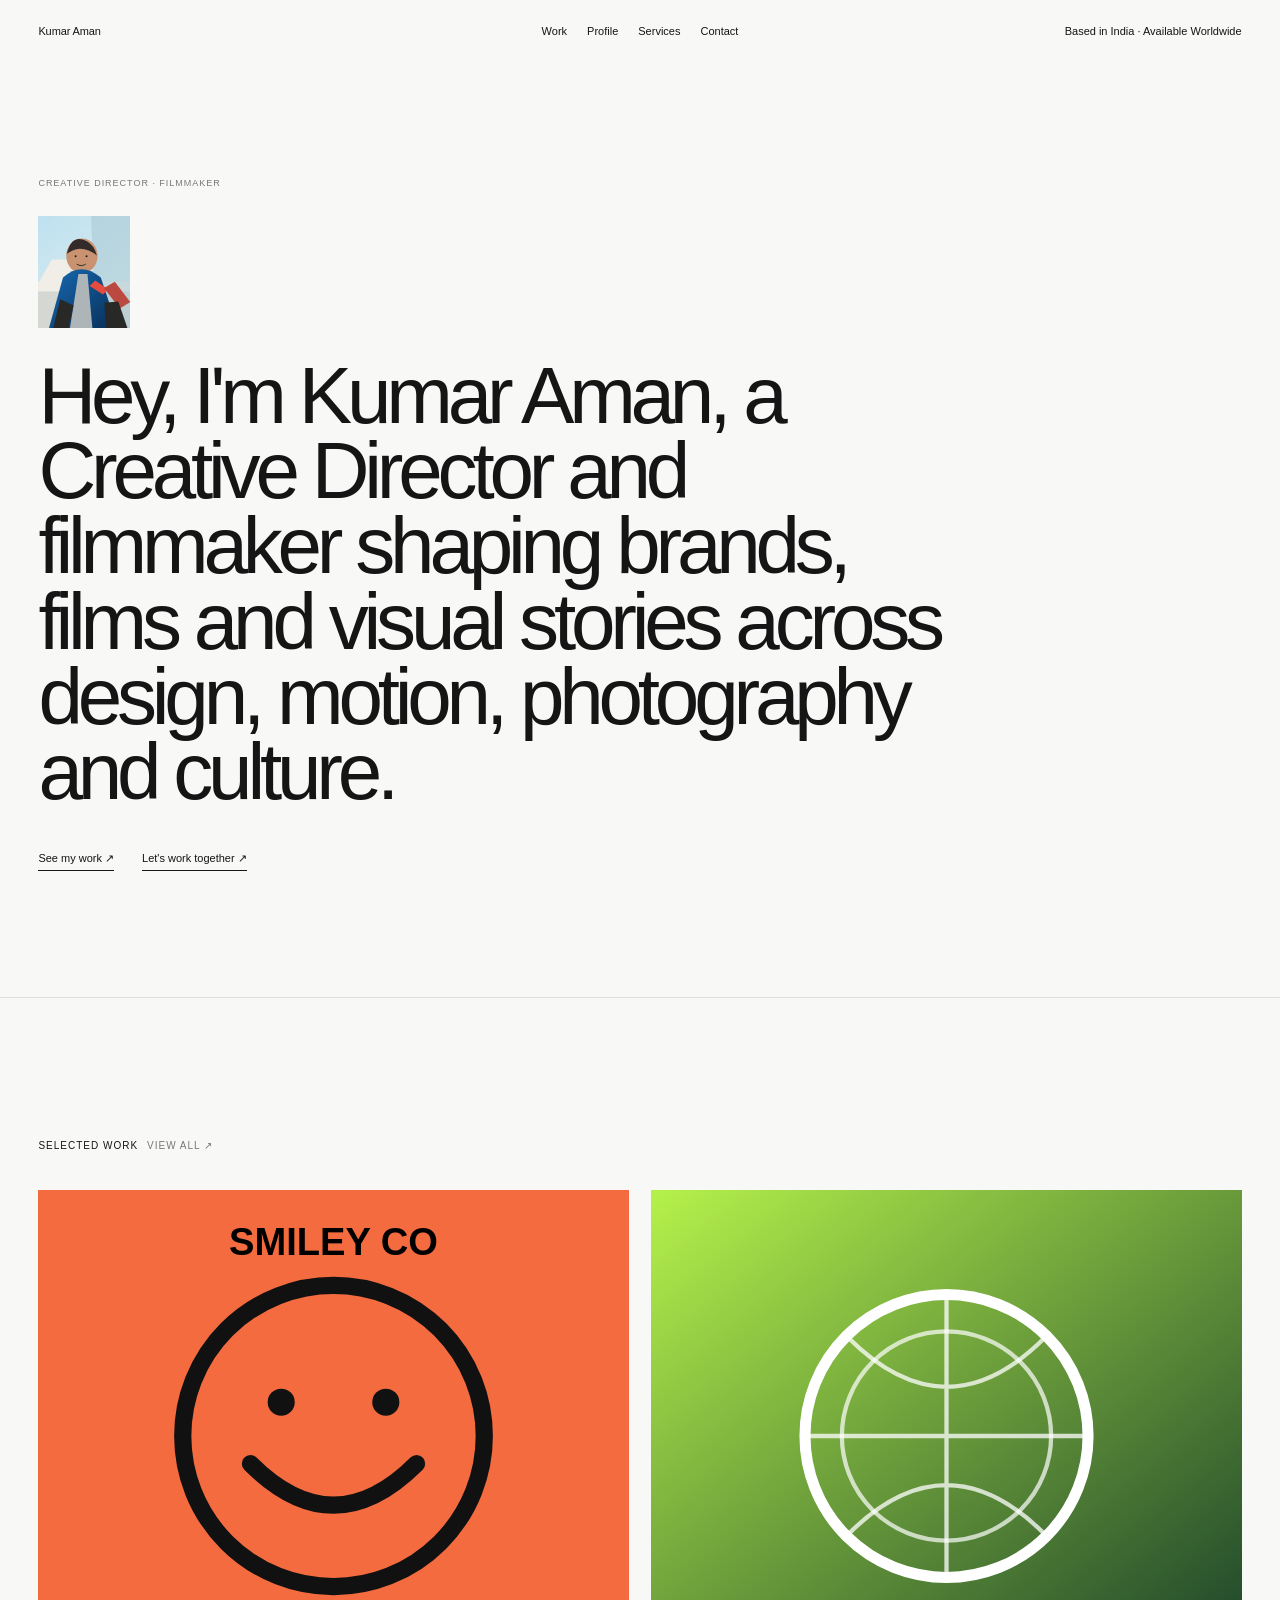
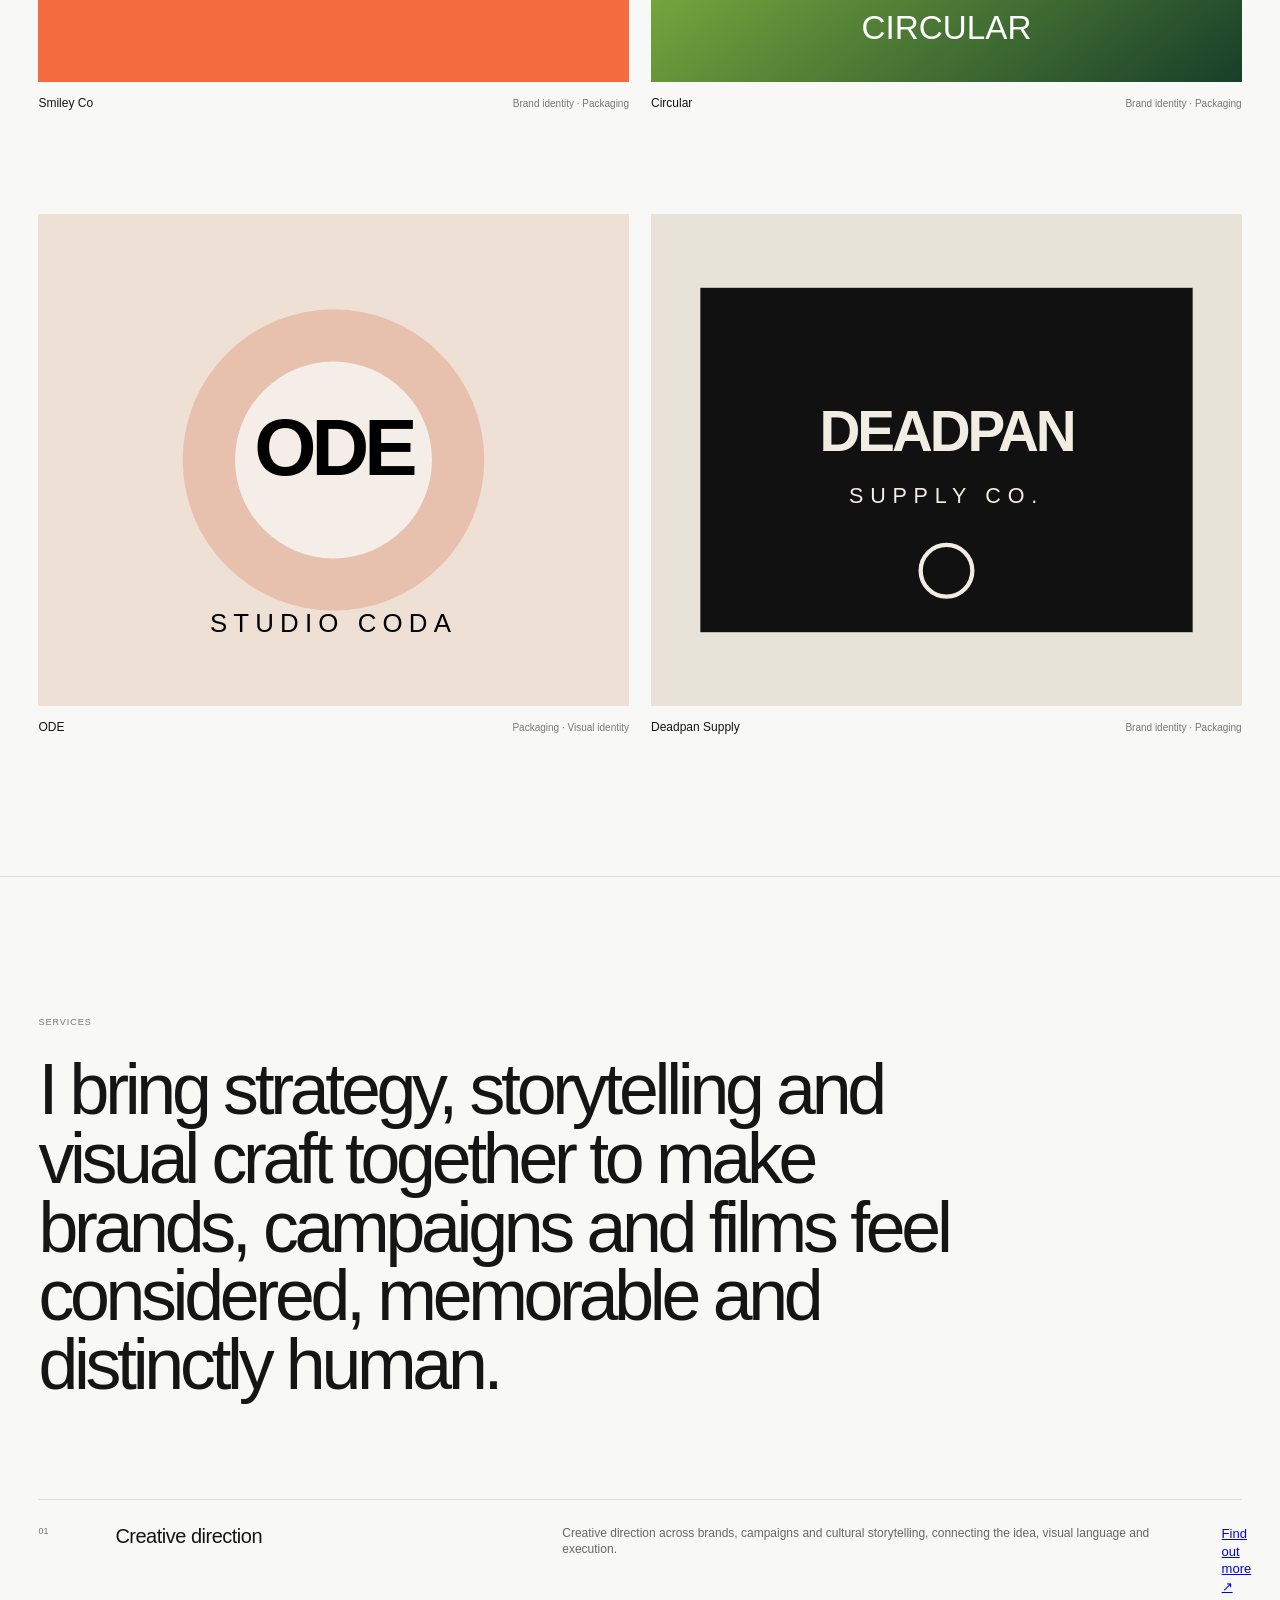
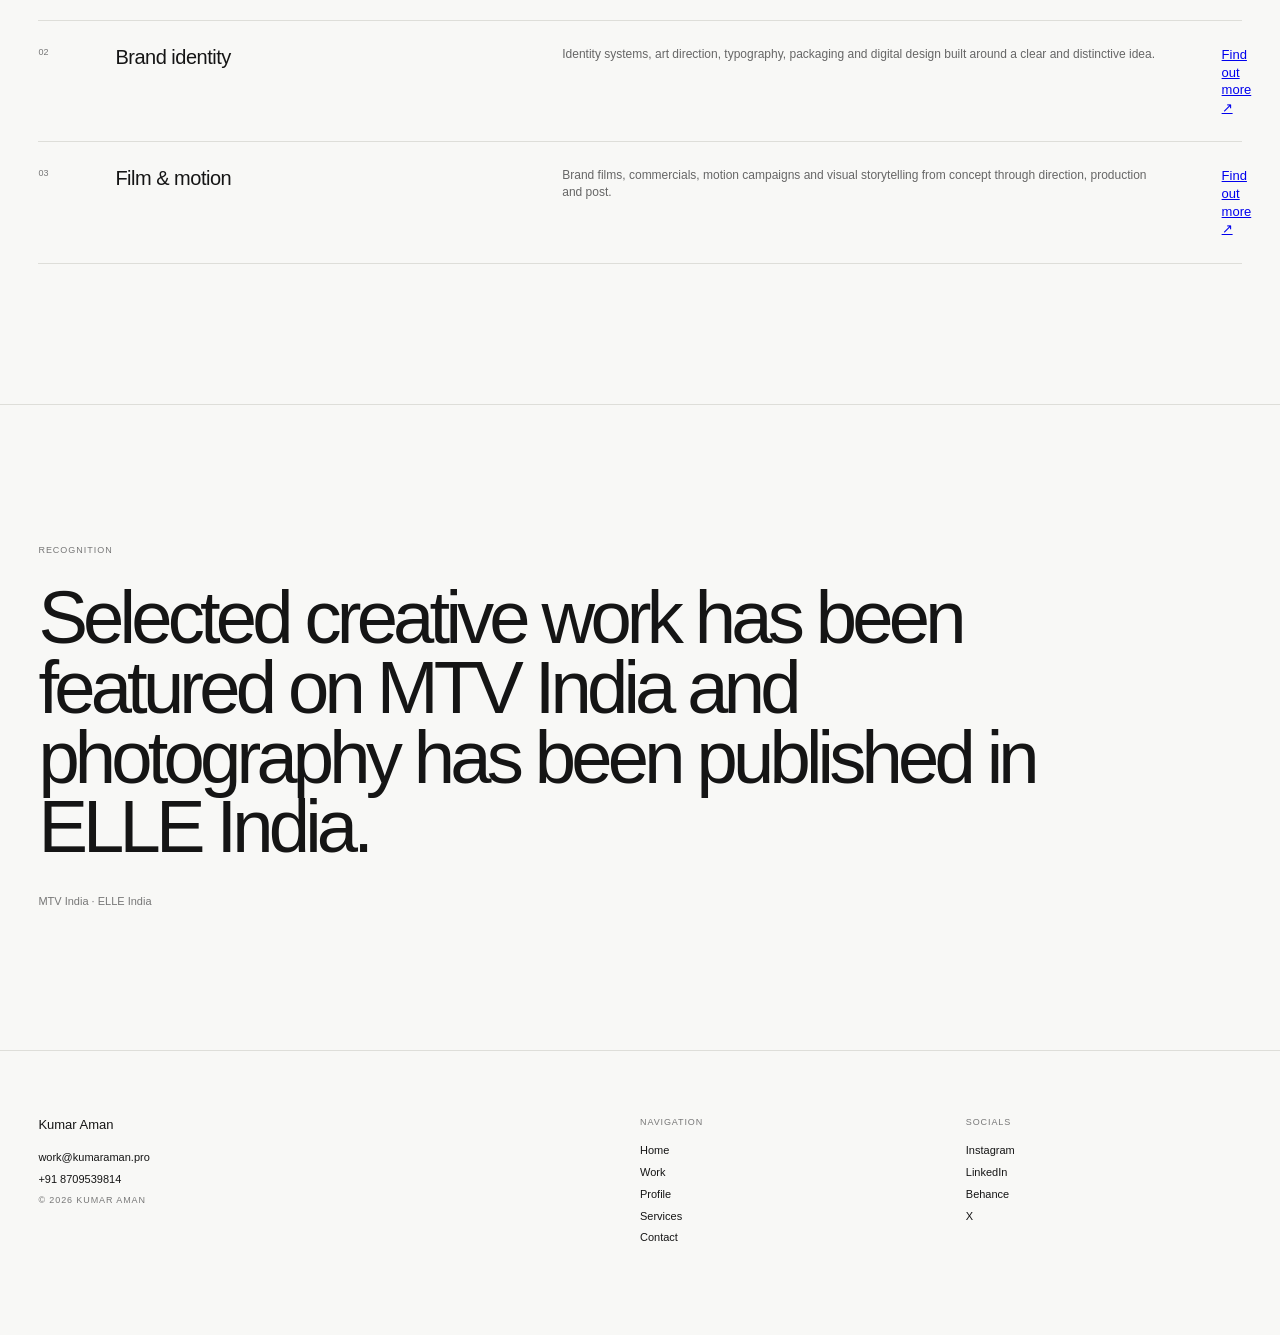
==== commit ba4d210e: "Align homepage with Semibold structure and Kumar content" ====
--- a/index.html
+++ b/index.html
@@ -1 +1 @@
-<!doctype html><html lang="en"><head><meta charset="utf-8"><meta name="viewport" content="width=device-width,initial-scale=1"><meta name="description" content="Kumar Aman is a multidisciplinary Creative Director, filmmaker and visual storyteller based in Patna, India."><title>Kumar Aman | Creative Director</title><link rel="stylesheet" href="assets/style.css"></head><body><header class="nav"><a class="logo" href="index.html">Kumar Aman</a><nav class="links"><a href="work.html">Work</a><a href="profile.html">Profile</a><a href="services.html">Services</a><a href="contact.html">Contact</a></nav><span class="location">Patna, India</span><button class="menu" aria-label="Menu">Menu</button></header><main><section class="hero"><div class="hero-copy"><span class="eyebrow">Creative Director · Filmmaker</span><div class="hero-portrait"><img src="assets/hero.svg" alt="Kumar Aman portrait artwork"></div><h1>Hey, I'm Kumar Aman, a multidisciplinary creative director shaping brands, films and visual stories across design, digital and culture.</h1><div class="actions"><a href="work.html">See my work ↗</a><a href="contact.html">Let's work together ↗</a></div></div></section><section class="projects"><div class="section-top"><span>Selected work</span><a href="work.html">View all ↗</a></div><div class="grid"><a class="project smile" href="work/smiley-co.html"><div class="art"><img src="assets/smiley.svg" alt="Smiley Co"><span>Smiley Co</span></div><div><strong>Smiley Co</strong><small>Brand Identity · Packaging</small></div></a><a class="project circular" href="work/circular.html"><div class="art"><img src="assets/circular.svg" alt="Circular"><span>Circular</span></div><div><strong>Circular</strong><small>Brand Identity · Packaging</small></div></a><a class="project ode" href="work/ode.html"><div class="art"><img src="assets/ode.svg" alt="ODE"><span>ODE</span></div><div><strong>ODE</strong><small>Packaging · Visual Identity</small></div></a><a class="project deadpan" href="work/deadpan-supply.html"><div class="art"><img src="assets/deadpan.svg" alt="Deadpan Supply"><span>Deadpan Supply</span></div><div><strong>Deadpan Supply</strong><small>Brand Identity · Packaging</small></div></a></div></section><section class="services"><span class="eyebrow">What I do</span><h2>I bring strategy, storytelling and visual craft together to make brands, campaigns and films feel considered, memorable and distinctly human.</h2><div class="service-list"><article><b>01</b><h3>Creative direction</h3><p>Creative direction for brands, campaigns and cultural storytelling, connecting the idea, visual language and execution into one coherent point of view.</p><a href="services.html">Find out more ↗</a></article><article><b>02</b><h3>Brand identity</h3><p>Visual identities and design systems built around a clear idea, from identity direction and typography to campaign assets and brand guidelines.</p><a href="services.html">Find out more ↗</a></article><article><b>03</b><h3>Film & motion</h3><p>Brand films, commercials, motion campaigns and visual storytelling developed from concept through direction, production and post.</p><a href="services.html">Find out more ↗</a></article></div></section><section class="quote"><span class="eyebrow">Recognition</span><blockquote>Selected work has been featured on MTV India and published in ELLE India, including a Varanasi photograph featured in both digital and print editorial coverage.</blockquote><cite>Selected recognition · MTV India · ELLE India</cite></section></main><footer><div><strong>Kumar Aman</strong><a href="mailto:work@kumaraman.pro">work@kumaraman.pro</a><a href="tel:+918709539814">+91 8709539814</a><span>© 2026 Kumar Aman</span></div><div><span>Navigation</span><a href="index.html">Home</a><a href="work.html">Work</a><a href="profile.html">Profile</a><a href="services.html">Services</a><a href="contact.html">Contact</a></div><div><span>Socials</span><a href="#">Instagram</a><a href="#">LinkedIn</a><a href="#">Behance</a><a href="#">X</a></div></footer><script src="assets/app.js"></script></body></html>+<!doctype html><html lang="en"><head><meta charset="utf-8"><meta name="viewport" content="width=device-width,initial-scale=1"><meta name="description" content="Kumar Aman is a Creative Director, filmmaker and visual storyteller based in India, working worldwide."><title>Kumar Aman | Creative Director & Filmmaker</title><link rel="stylesheet" href="assets/style.css"></head><body><header class="nav"><a class="logo" href="index.html">Kumar Aman</a><nav class="links"><a href="work.html">Work</a><a href="profile.html">Profile</a><a href="services.html">Services</a><a href="contact.html">Contact</a></nav><span class="location">Based in India · Available Worldwide</span><button class="menu" aria-label="Open menu">Menu</button></header><main><section class="hero"><div class="hero-copy"><span class="eyebrow">Creative Director · Filmmaker</span><div class="hero-portrait"><img src="assets/hero.svg" alt="Kumar Aman portrait"></div><h1>Hey, I'm Kumar Aman, a Creative Director and filmmaker shaping brands, films and visual stories across design, motion, photography and culture.</h1><div class="actions"><a href="work.html">See my work ↗</a><a href="contact.html">Let's work together ↗</a></div></div></section><section class="projects"><div class="section-top"><span>Selected work</span><a href="work.html">View all ↗</a></div><div class="grid"><a class="project smile" href="work/smiley-co.html"><div class="art"><img src="assets/smiley.svg" alt="Smiley Co"></div><div><strong>Smiley Co</strong><small>Brand identity · Packaging</small></div></a><a class="project circular" href="work/circular.html"><div class="art"><img src="assets/circular.svg" alt="Circular"></div><div><strong>Circular</strong><small>Brand identity · Packaging</small></div></a><a class="project ode" href="work/ode.html"><div class="art"><img src="assets/ode.svg" alt="ODE"></div><div><strong>ODE</strong><small>Packaging · Visual identity</small></div></a><a class="project deadpan" href="work/deadpan-supply.html"><div class="art"><img src="assets/deadpan.svg" alt="Deadpan Supply"></div><div><strong>Deadpan Supply</strong><small>Brand identity · Packaging</small></div></a></div></section><section class="services"><span class="eyebrow">Services</span><h2>I bring strategy, storytelling and visual craft together to make brands, campaigns and films feel considered, memorable and distinctly human.</h2><div class="service-list"><article><b>01</b><h3>Creative direction</h3><p>Creative direction across brands, campaigns and cultural storytelling, connecting the idea, visual language and execution.</p><a href="services.html">Find out more ↗</a></article><article><b>02</b><h3>Brand identity</h3><p>Identity systems, art direction, typography, packaging and digital design built around a clear and distinctive idea.</p><a href="services.html">Find out more ↗</a></article><article><b>03</b><h3>Film & motion</h3><p>Brand films, commercials, motion campaigns and visual storytelling from concept through direction, production and post.</p><a href="services.html">Find out more ↗</a></article></div></section><section class="quote"><span class="eyebrow">Recognition</span><blockquote>Selected creative work has been featured on MTV India and photography has been published in ELLE India.</blockquote><cite>MTV India · ELLE India</cite></section></main><footer><div><strong>Kumar Aman</strong><a href="mailto:work@kumaraman.pro">work@kumaraman.pro</a><a href="tel:+918709539814">+91 8709539814</a><span>© 2026 Kumar Aman</span></div><div><span>Navigation</span><a href="index.html">Home</a><a href="work.html">Work</a><a href="profile.html">Profile</a><a href="services.html">Services</a><a href="contact.html">Contact</a></div><div><span>Socials</span><a href="#">Instagram</a><a href="#">LinkedIn</a><a href="#">Behance</a><a href="#">X</a></div></footer><script src="assets/app.js"></script></body></html>
--- a/assets/style.css
+++ b/assets/style.css
@@ -1 +1 @@
-:root{--bg:#f5f5f2;--fg:#11110f;--muted:#777772;--line:#d8d8d2;--pad:clamp(16px,2.5vw,40px);--ease:cubic-bezier(.2,.8,.2,1)}*{box-sizing:border-box}html{scroll-behavior:smooth}body{margin:0;background:var(--bg);color:var(--fg);font-family:Inter,Arial,Helvetica,sans-serif;font-size:14px;line-height:1.4;-webkit-font-smoothing:antialiased}.nav{height:72px;padding:0 var(--pad);display:grid;grid-template-columns:1fr auto 1fr;align-items:center;border-bottom:1px solid var(--line);position:sticky;top:0;background:rgba(245,245,242,.9);backdrop-filter:blur(18px);z-index:20}.logo,.links a,.nav a,footer a{color:inherit;text-decoration:none}.logo{font-weight:600;letter-spacing:-.02em}.links{display:flex;gap:30px}.links a{position:relative}.links a:after{content:"";position:absolute;left:0;right:100%;bottom:-5px;height:1px;background:var(--fg);transition:right .3s var(--ease)}.links a:hover:after,.links a.active:after{right:0}.location,.menu,footer span,.eyebrow,.section-heading{font-size:10px;text-transform:uppercase;letter-spacing:.095em}.location{text-align:right;color:var(--muted)}.menu{display:none;border:0;background:none}.hero{min-height:calc(100svh - 72px);display:grid;align-items:end;padding:var(--pad)}.hero-copy{max-width:1180px;padding:12vh 0 7vh}.eyebrow{display:block;color:var(--muted);margin-bottom:26px}.hero h1,.page h1{font-size:clamp(52px,7.7vw,116px);font-weight:500;line-height:.9;letter-spacing:-.07em;margin:0;max-width:1160px}.actions{display:flex;gap:28px;margin-top:46px}.actions a,.process a{color:inherit;text-decoration:none;border-bottom:1px solid var(--fg);padding-bottom:5px}.projects,.services,.quote,.page{padding:clamp(80px,11vw,160px) var(--pad);border-top:1px solid var(--line)}.section-top{display:flex;justify-content:space-between;margin-bottom:42px;font-size:10px;text-transform:uppercase;letter-spacing:.095em}.section-top a{color:inherit;text-decoration:none}.grid{display:grid;grid-template-columns:1fr 1fr;gap:clamp(38px,5vw,72px) 20px}.project{color:inherit;text-decoration:none;display:block}.project .art{aspect-ratio:1.25;display:grid;place-items:center;overflow:hidden;position:relative;transition:transform .65s var(--ease)}.project .art:after{content:"";position:absolute;inset:0;background-image:radial-gradient(#111 1px,transparent 1px);background-size:5px 5px;opacity:0;transition:opacity .25s;pointer-events:none}.project:hover .art{transform:scale(.99)}.project:hover .art:after{opacity:.13}.project .art span{position:relative;z-index:2;font-size:clamp(42px,8vw,120px);letter-spacing:-.07em}.smile .art{background:#f26b3c}.smile .art span{font-size:clamp(80px,10vw,150px)}.circular .art{background:linear-gradient(135deg,#a8e85b,#173c28);color:#fff}.ode .art{background:linear-gradient(135deg,#e7c4ae,#f7eee8)}.deadpan .art{background:#e5e2d9}.project>div:last-child{display:flex;justify-content:space-between;gap:20px;padding-top:14px}.project strong{font-weight:500}.project small{color:var(--muted)}.services h2{font-size:clamp(38px,6vw,80px);line-height:.97;letter-spacing:-.06em;font-weight:500;max-width:1120px;margin:0 0 100px}.service-list article{display:grid;grid-template-columns:60px minmax(180px,1fr) 1.5fr 24px;gap:24px;padding:28px 0;border-top:1px solid var(--line)}.service-list article:last-child{border-bottom:1px solid var(--line)}.service-list b{font-weight:400;color:var(--muted);font-size:10px}.service-list h3{margin:0;font-size:22px;line-height:1.1;font-weight:500;letter-spacing:-.025em}.service-list p{margin:0;max-width:620px;color:#555}.quote blockquote{font-size:clamp(42px,6vw,86px);line-height:.94;letter-spacing:-.065em;font-weight:500;max-width:1120px;margin:0}.quote cite{display:block;margin-top:40px;font-style:normal;color:var(--muted)}footer{padding:70px var(--pad);display:grid;grid-template-columns:2fr 1fr 1fr;gap:40px;border-top:1px solid var(--line)}footer>div{display:flex;flex-direction:column;gap:8px}footer strong{font-size:22px;font-weight:500;margin-bottom:12px}footer span{color:var(--muted);margin-bottom:8px}.page{min-height:80vh}.page h1{margin-bottom:80px}.page .lead{font-size:clamp(30px,4vw,58px);line-height:.98;letter-spacing:-.05em;max-width:1000px}.profile-intro{display:grid;grid-template-columns:1fr 1.5fr;margin-top:30px}.section-heading{color:var(--muted);padding-bottom:18px;border-bottom:1px solid var(--line);margin-top:120px}.process{display:grid;grid-template-columns:repeat(3,1fr);gap:20px;margin-top:40px}.process article{border-top:1px solid var(--line);padding:18px 0;display:flex;flex-direction:column;min-height:260px}.process article>span{font-size:10px;color:var(--muted)}.process h3{font-size:28px;font-weight:500;letter-spacing:-.04em;margin:40px 0 10px}.process p{color:#666;max-width:380px;margin:0}.process a{margin-top:auto;align-self:flex-start}.stats{display:grid;grid-template-columns:repeat(3,1fr);gap:20px;margin-top:40px}.stat{border-top:1px solid var(--line);padding-top:18px}.stat b{font-size:clamp(64px,8vw,110px);font-weight:500;letter-spacing:-.07em;line-height:.9}.stat p{max-width:330px;color:#666}.quote-inner{padding-left:0;padding-right:0;border:0;margin-top:120px}.stats-heading{margin-top:120px}.faq{margin-top:120px}.faq .section-heading{margin-top:0}.faq-plus{font-size:20px!important;color:var(--fg)!important;transition:transform .3s}.faq article:hover .faq-plus{transform:rotate(45deg)}.project-page .project-head{display:grid;grid-template-columns:1.5fr 1fr;gap:70px;align-items:end}.meta{display:grid;grid-template-columns:1fr 1fr;gap:20px;border-top:1px solid var(--line);padding-top:18px}.meta span{display:block;color:var(--muted);font-size:10px;text-transform:uppercase;letter-spacing:.08em;margin-bottom:8px}.case-grid{display:grid;grid-template-columns:1fr 1fr;gap:20px;margin-top:90px}.case-image{aspect-ratio:1.1;display:grid;place-items:center;font-size:clamp(44px,6vw,90px);letter-spacing:-.06em;overflow:hidden}.form{max-width:800px;margin-top:80px}.form label{display:block;color:var(--muted);font-size:10px;text-transform:uppercase;letter-spacing:.08em;margin:28px 0 8px}.form input,.form textarea{width:100%;border:0;border-bottom:1px solid var(--fg);background:none;padding:14px 0;font:inherit;outline:none}.form textarea{min-height:150px;resize:vertical}.form button{margin-top:35px;background:var(--fg);color:var(--bg);border:0;padding:15px 20px;font:inherit;cursor:pointer}.list{border-top:1px solid var(--line)}.list-row{display:grid;grid-template-columns:1.2fr 1fr 1fr;gap:20px;padding:22px 0;border-bottom:1px solid var(--line);color:inherit;text-decoration:none;transition:padding-left .3s var(--ease)}.list-row:hover{padding-left:8px}.list-row span:nth-child(2),.list-row span:nth-child(3){color:var(--muted)}.reveal{opacity:0;transform:translateY(18px);transition:opacity .75s ease,transform .75s var(--ease)}.reveal.in{opacity:1;transform:none}@media(max-width:800px){.nav{grid-template-columns:1fr auto;height:64px}.links,.location{display:none}.menu{display:block}.links.open{position:absolute;top:64px;left:0;right:0;display:grid;padding:22px 16px;background:var(--bg);border-bottom:1px solid var(--line);gap:16px}.hero{min-height:80svh;padding:16px}.hero-copy{padding:100px 0 40px}.hero h1{font-size:clamp(43px,12vw,72px)}.projects,.services,.quote,.page{padding:80px 16px}.grid,.process,.stats,.case-grid,.project-page .project-head,.profile-intro{grid-template-columns:1fr}.service-list article{grid-template-columns:42px 1fr 20px;gap:14px}.service-list p{grid-column:2/4}.service-list a{grid-column:2;text-align:left}.services h2{margin-bottom:60px}footer{grid-template-columns:1fr;padding:60px 16px}.project-page .project-head{gap:30px}.meta{margin-top:40px}.page h1{margin-bottom:50px}.list-row{grid-template-columns:1fr;gap:4px}.list-row span:nth-child(2){order:3}.process article{min-height:220px}.section-heading,.stats-heading,.faq{margin-top:80px}.quote-inner{margin-top:80px}.form{margin-top:50px}}+:root{--bg:#f8f8f6;--fg:#151515;--muted:#777;--line:#deded9;--pad:clamp(18px,3vw,48px);--max:1440px;--ease:cubic-bezier(.22,1,.36,1)}*{box-sizing:border-box}html{scroll-behavior:smooth}body{margin:0;background:var(--bg);color:var(--fg);font-family:Arial,Helvetica,sans-serif;font-size:13px;line-height:1.35;-webkit-font-smoothing:antialiased}.nav{height:62px;padding:0 var(--pad);max-width:var(--max);margin:auto;display:grid;grid-template-columns:1fr auto 1fr;align-items:center;position:relative;z-index:20}.logo,.links a,.nav a,footer a{color:inherit;text-decoration:none}.logo{font-size:11px;font-weight:500;letter-spacing:-.01em}.links{display:flex;align-items:center;gap:20px}.links a{font-size:11px;position:relative}.links a:after{content:"";position:absolute;left:0;right:100%;bottom:-3px;height:1px;background:var(--fg);transition:right .35s var(--ease)}.links a:hover:after,.links a.active:after{right:0}.location{justify-self:end;font-size:11px;color:var(--fg)}.menu{display:none;border:0;background:none;padding:0;font:inherit}.hero{max-width:var(--max);margin:auto;padding:clamp(90px,13vh,170px) var(--pad) clamp(100px,14vh,180px)}.hero-copy{max-width:930px}.eyebrow{display:block;font-size:9px;line-height:1;text-transform:uppercase;letter-spacing:.11em;color:var(--muted);margin-bottom:28px}.hero h1,.page h1{font-size:clamp(48px,6.25vw,92px);line-height:.94;letter-spacing:-.065em;font-weight:500;margin:0;max-width:1050px}.hero-portrait{width:92px;height:112px;margin:0 0 30px;overflow:hidden}.hero-portrait img{width:100%;height:100%;object-fit:cover;display:block}.actions{display:flex;gap:28px;margin-top:42px}.actions a,.process a{color:inherit;text-decoration:none;font-size:11px;border-bottom:1px solid var(--fg);padding-bottom:4px}.projects,.services,.quote,.page{max-width:var(--max);margin:auto;padding:clamp(90px,11vw,160px) var(--pad);border-top:1px solid var(--line)}.section-top{display:flex;align-items:center;gap:9px;margin-bottom:38px;font-size:10px;text-transform:uppercase;letter-spacing:.1em}.section-top a{color:inherit;text-decoration:none}.section-top a:last-child{color:var(--muted)}.grid{display:grid;grid-template-columns:1fr 1fr;gap:clamp(50px,8vw,120px) 22px}.project{color:inherit;text-decoration:none;display:block}.project .art{aspect-ratio:1.2;display:grid;place-items:center;overflow:hidden;position:relative}.project .art img{width:100%;height:100%;object-fit:cover;display:block;transition:transform .8s var(--ease),filter .5s ease}.project .art:after{content:"";position:absolute;inset:0;background-image:radial-gradient(#111 1px,transparent 1px);background-size:4px 4px;opacity:0;transition:opacity .4s;pointer-events:none}.project:hover .art img{transform:scale(1.035)}.project:hover .art:after{opacity:.12}.project .art span{position:absolute;z-index:2;font-size:clamp(45px,7vw,100px);letter-spacing:-.07em}.project>div:last-child{display:flex;justify-content:space-between;align-items:baseline;gap:20px;padding-top:13px}.project strong{font-size:12px;font-weight:500}.project small{font-size:10px;color:var(--muted)}.smile .art{background:#f26b3c}.circular .art{background:#a9e75c}.ode .art{background:#e9d0bd}.deadpan .art{background:#e5e2d9}.services h2{font-size:clamp(38px,5.6vw,76px);line-height:.96;letter-spacing:-.06em;font-weight:500;max-width:1000px;margin:0 0 100px}.service-list article{display:grid;grid-template-columns:55px minmax(180px,1fr) 1.5fr 20px;gap:22px;padding:25px 0;border-top:1px solid var(--line)}.service-list article:last-child{border-bottom:1px solid var(--line)}.service-list b{font-weight:400;color:var(--muted);font-size:9px}.service-list h3{margin:0;font-size:20px;line-height:1.1;font-weight:500;letter-spacing:-.025em}.service-list p{margin:0;max-width:600px;color:#666;font-size:12px}.quote blockquote{font-size:clamp(40px,5.8vw,82px);line-height:.94;letter-spacing:-.065em;font-weight:500;max-width:1050px;margin:0}.quote cite{display:block;margin-top:32px;font-size:11px;color:var(--muted);font-style:normal}footer{max-width:var(--max);margin:auto;padding:65px var(--pad) 90px;display:grid;grid-template-columns:2fr 1fr 1fr;gap:50px;border-top:1px solid var(--line)}footer>div{display:flex;flex-direction:column;gap:7px}footer strong{font-size:13px;font-weight:500;margin-bottom:10px}footer span{font-size:9px;text-transform:uppercase;letter-spacing:.1em;color:var(--muted);margin-bottom:8px}footer a{font-size:11px}.page{min-height:70vh}.page h1{margin-bottom:75px}.page .lead{font-size:clamp(28px,3.6vw,52px);line-height:.98;letter-spacing:-.05em;max-width:900px}.profile-intro{display:grid;grid-template-columns:1fr 1.35fr;margin-top:10px}.section-heading{font-size:9px;text-transform:uppercase;letter-spacing:.11em;color:var(--muted);padding-bottom:15px;border-bottom:1px solid var(--line);margin-top:125px}.process{display:grid;grid-template-columns:repeat(3,1fr);gap:22px;margin-top:34px}.process article{border-top:1px solid var(--line);padding:15px 0;display:flex;flex-direction:column;min-height:245px}.process article>span{font-size:9px;color:var(--muted)}.process h3{font-size:24px;font-weight:500;letter-spacing:-.04em;margin:34px 0 10px}.process p{font-size:12px;color:#666;max-width:350px;margin:0}.process a{margin-top:auto;align-self:flex-start}.stats{display:grid;grid-template-columns:repeat(3,1fr);gap:22px;margin-top:34px}.stat{border-top:1px solid var(--line);padding-top:15px}.stat b{font-size:clamp(58px,7vw,100px);font-weight:500;letter-spacing:-.07em;line-height:.9}.stat p{font-size:12px;max-width:300px;color:#666}.quote-inner{padding-left:0;padding-right:0;border:0;margin-top:120px}.stats-heading{margin-top:125px}.faq{margin-top:125px}.faq .section-heading{margin-top:0}.faq-plus{font-size:18px!important;color:var(--fg)!important;transition:transform .35s var(--ease)}.faq article:hover .faq-plus{transform:rotate(45deg)}.project-page .project-head{display:grid;grid-template-columns:1.4fr 1fr;gap:70px;align-items:end}.meta{display:grid;grid-template-columns:1fr 1fr;gap:20px;border-top:1px solid var(--line);padding-top:15px}.meta span{display:block;color:var(--muted);font-size:9px;text-transform:uppercase;letter-spacing:.1em;margin-bottom:7px}.case-grid{display:grid;grid-template-columns:1fr 1fr;gap:22px;margin-top:85px}.case-image{aspect-ratio:1.1;display:grid;place-items:center;font-size:clamp(44px,6vw,90px);letter-spacing:-.06em;overflow:hidden}.form{max-width:780px;margin-top:70px}.form label{display:block;color:var(--muted);font-size:9px;text-transform:uppercase;letter-spacing:.1em;margin:27px 0 8px}.form input,.form textarea{width:100%;border:0;border-bottom:1px solid var(--fg);background:none;padding:13px 0;font:inherit;outline:none}.form textarea{min-height:140px;resize:vertical}.form button{margin-top:30px;background:var(--fg);color:var(--bg);border:0;padding:13px 18px;font:inherit;font-size:11px;cursor:pointer}.list{border-top:1px solid var(--line)}.list-row{display:grid;grid-template-columns:1.2fr 1fr 1fr;gap:20px;padding:19px 0;border-bottom:1px solid var(--line);color:inherit;text-decoration:none;transition:padding-left .35s var(--ease)}.list-row:hover{padding-left:7px}.list-row span{font-size:11px}.list-row span:nth-child(2),.list-row span:nth-child(3){color:var(--muted)}.reveal{opacity:0;transform:translateY(16px);transition:opacity .8s ease,transform .8s var(--ease)}.reveal.in{opacity:1;transform:none}@media(max-width:800px){.nav{height:58px;grid-template-columns:1fr auto}.links,.location{display:none}.menu{display:block;font-size:10px;text-transform:uppercase;letter-spacing:.1em}.links.open{position:absolute;top:58px;left:0;right:0;display:grid;padding:20px var(--pad);background:var(--bg);border-bottom:1px solid var(--line);gap:14px}.hero{padding:75px 18px 90px}.hero-copy{max-width:none}.hero h1{font-size:clamp(42px,11.8vw,70px)}.hero-portrait{width:76px;height:94px;margin-bottom:24px}.actions{gap:20px;margin-top:34px}.projects,.services,.quote,.page{padding:80px 18px}.grid,.process,.stats,.case-grid,.project-page .project-head,.profile-intro{grid-template-columns:1fr}.grid{gap:55px}.project>div:last-child{display:block}.project small{display:block;margin-top:5px}.service-list article{grid-template-columns:35px 1fr 18px;gap:12px}.service-list p{grid-column:2/4}.services h2{margin-bottom:65px}footer{grid-template-columns:1fr;padding:55px 18px 70px;gap:38px}.page h1{margin-bottom:55px}.list-row{grid-template-columns:1fr;gap:5px}.process article{min-height:210px}.section-heading,.stats-heading,.faq{margin-top:85px}.quote-inner{margin-top:85px}.form{margin-top:50px}.case-grid{gap:16px}}
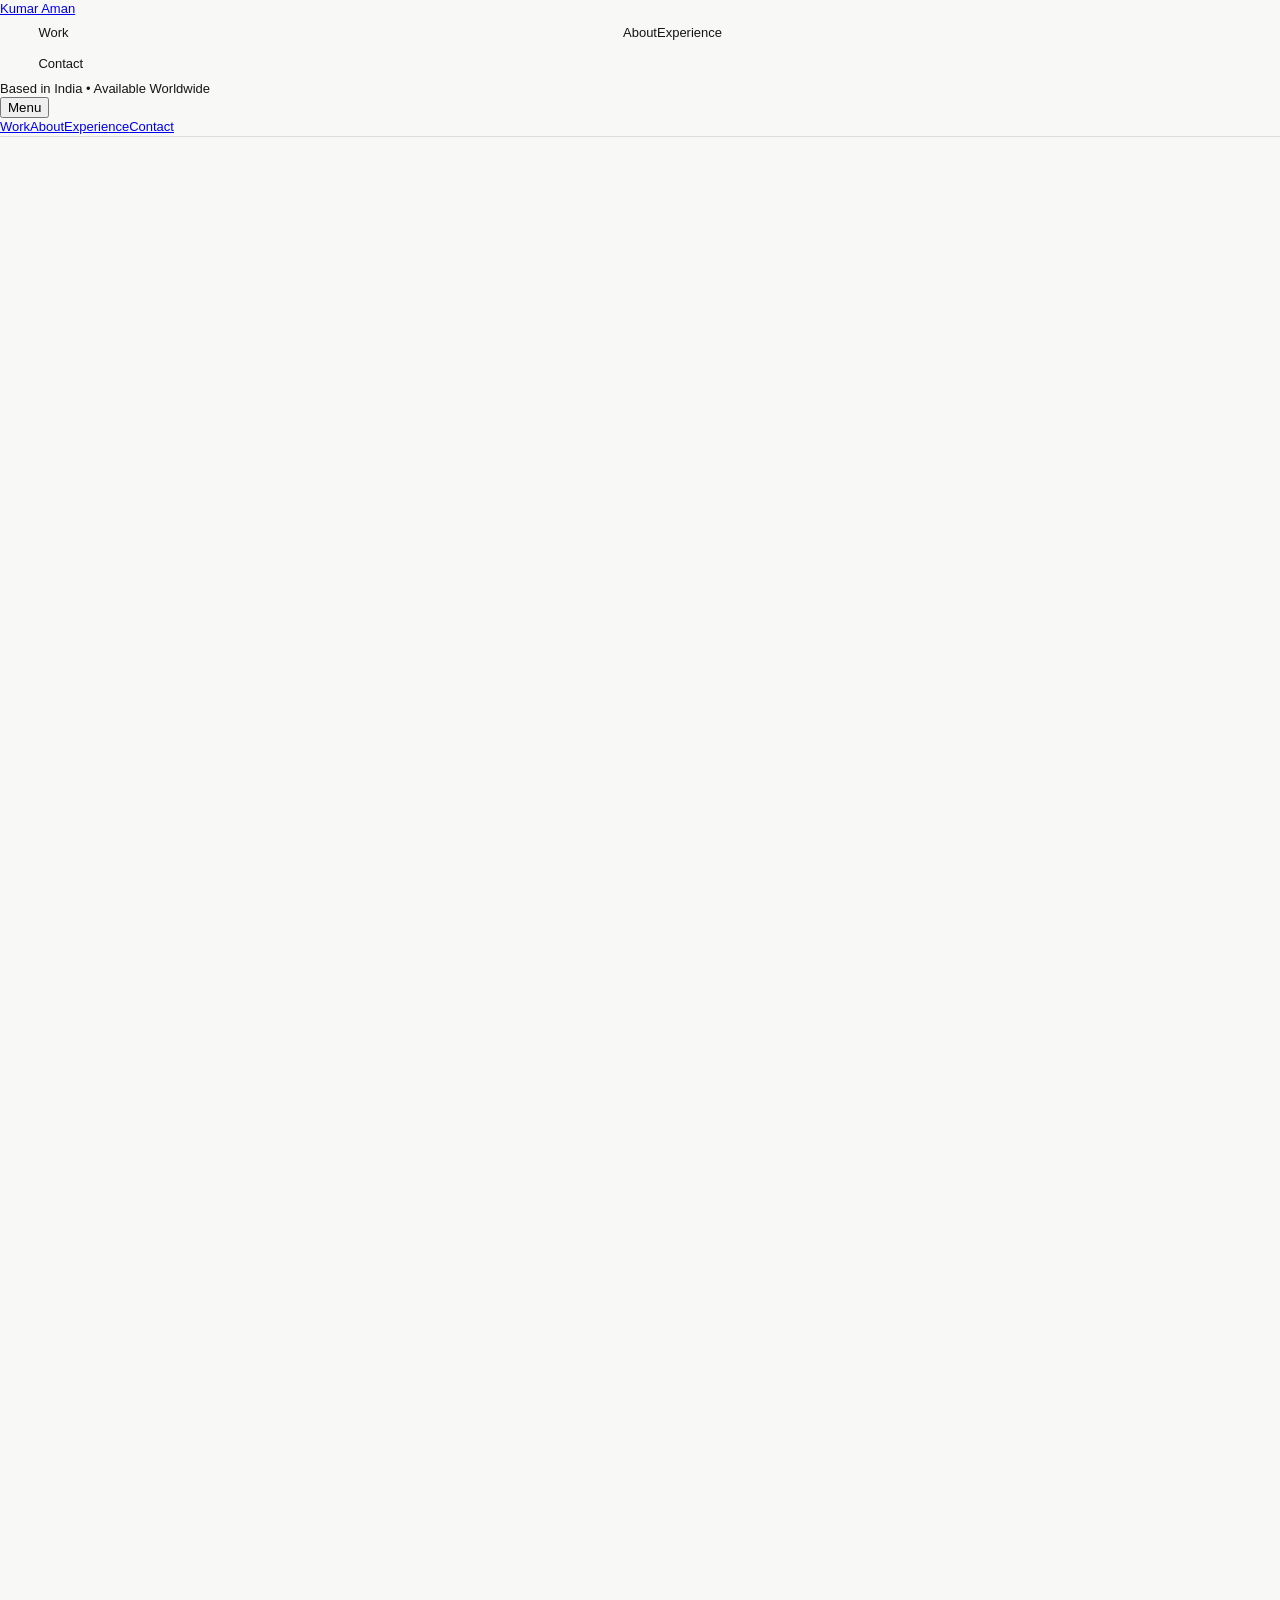
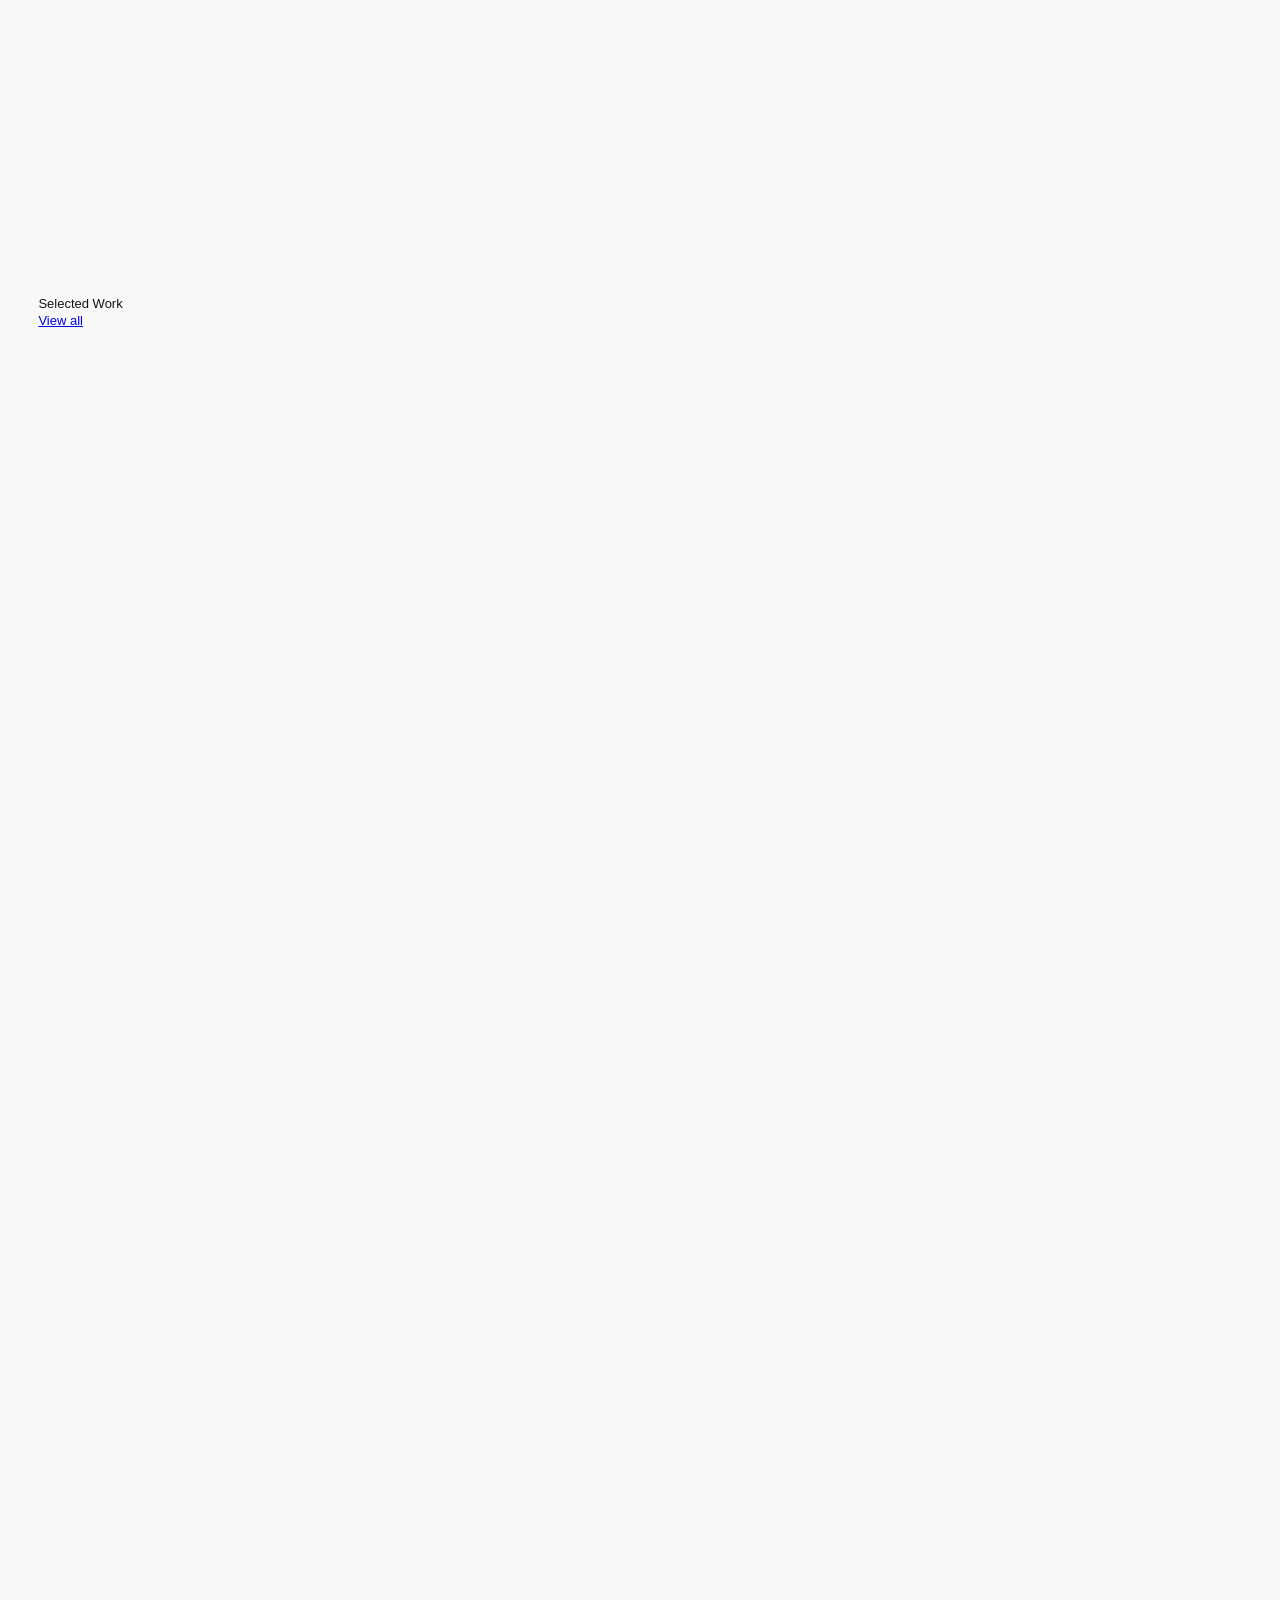
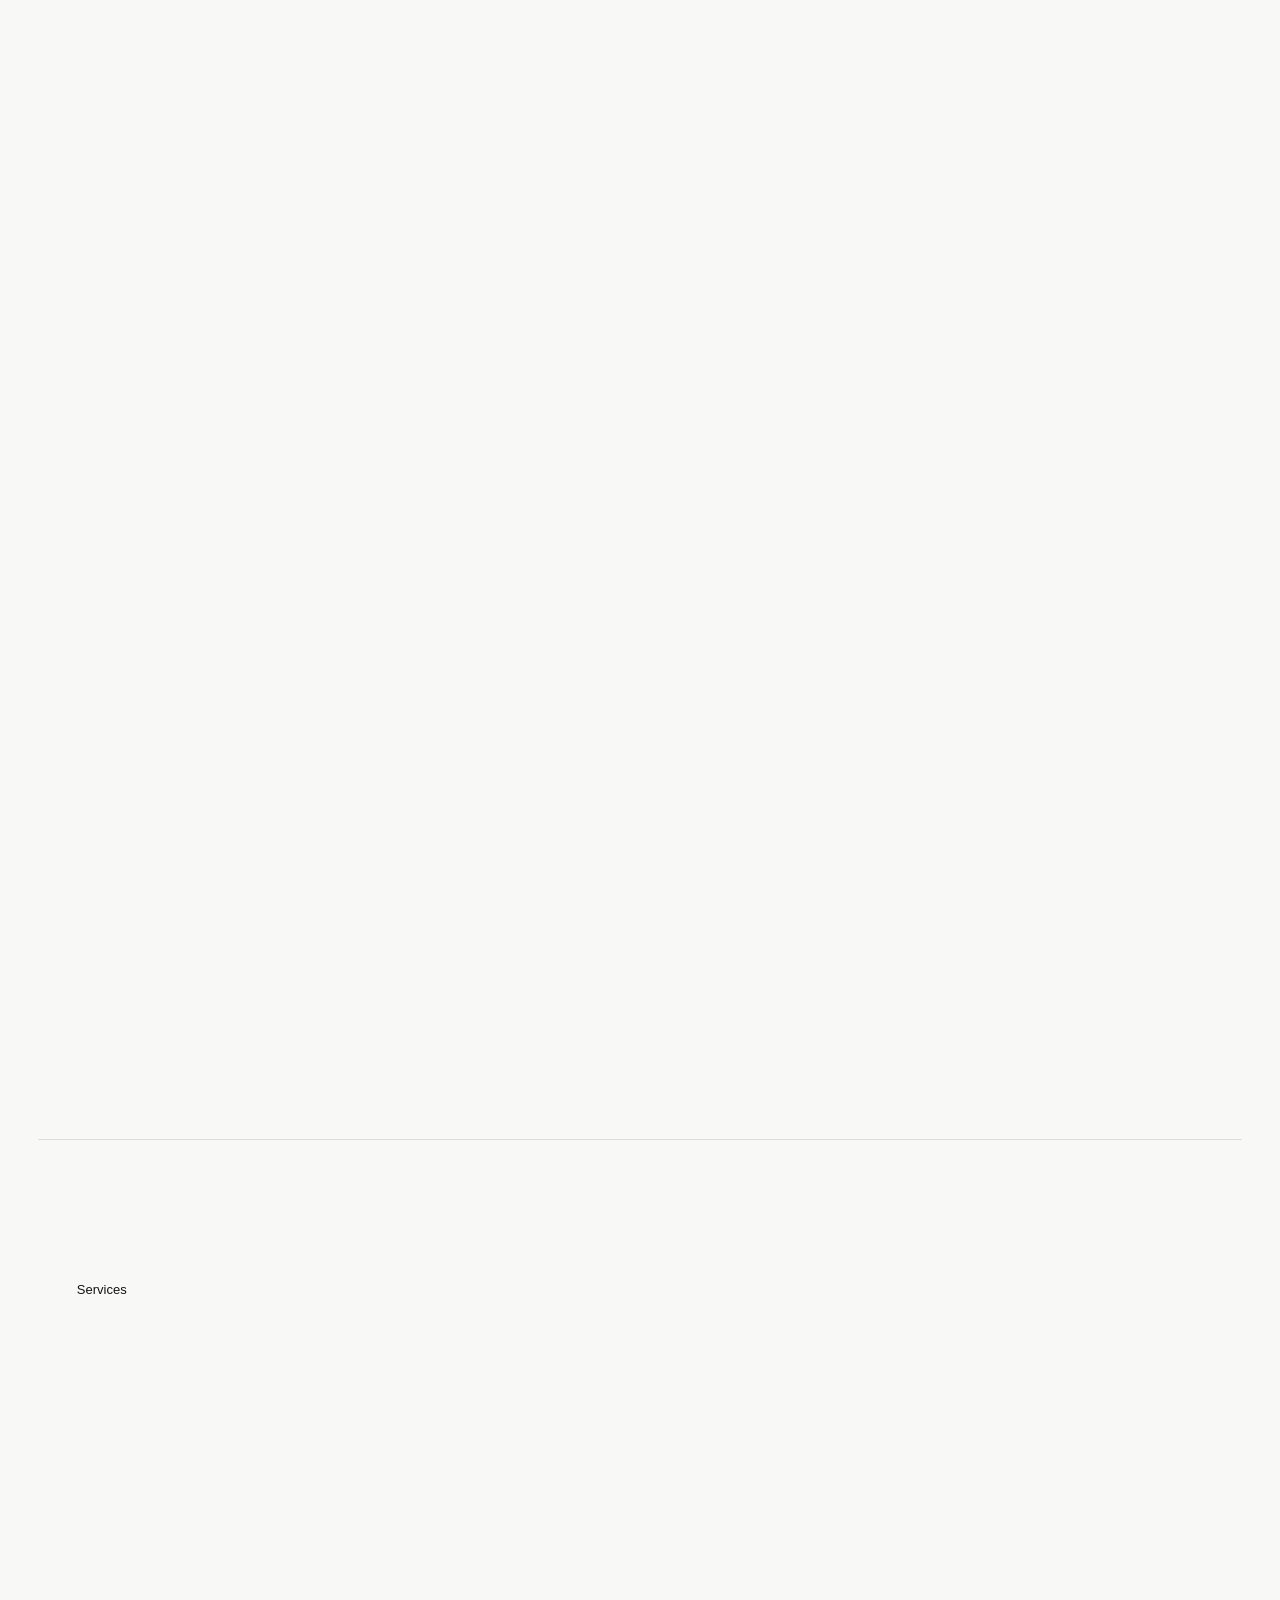
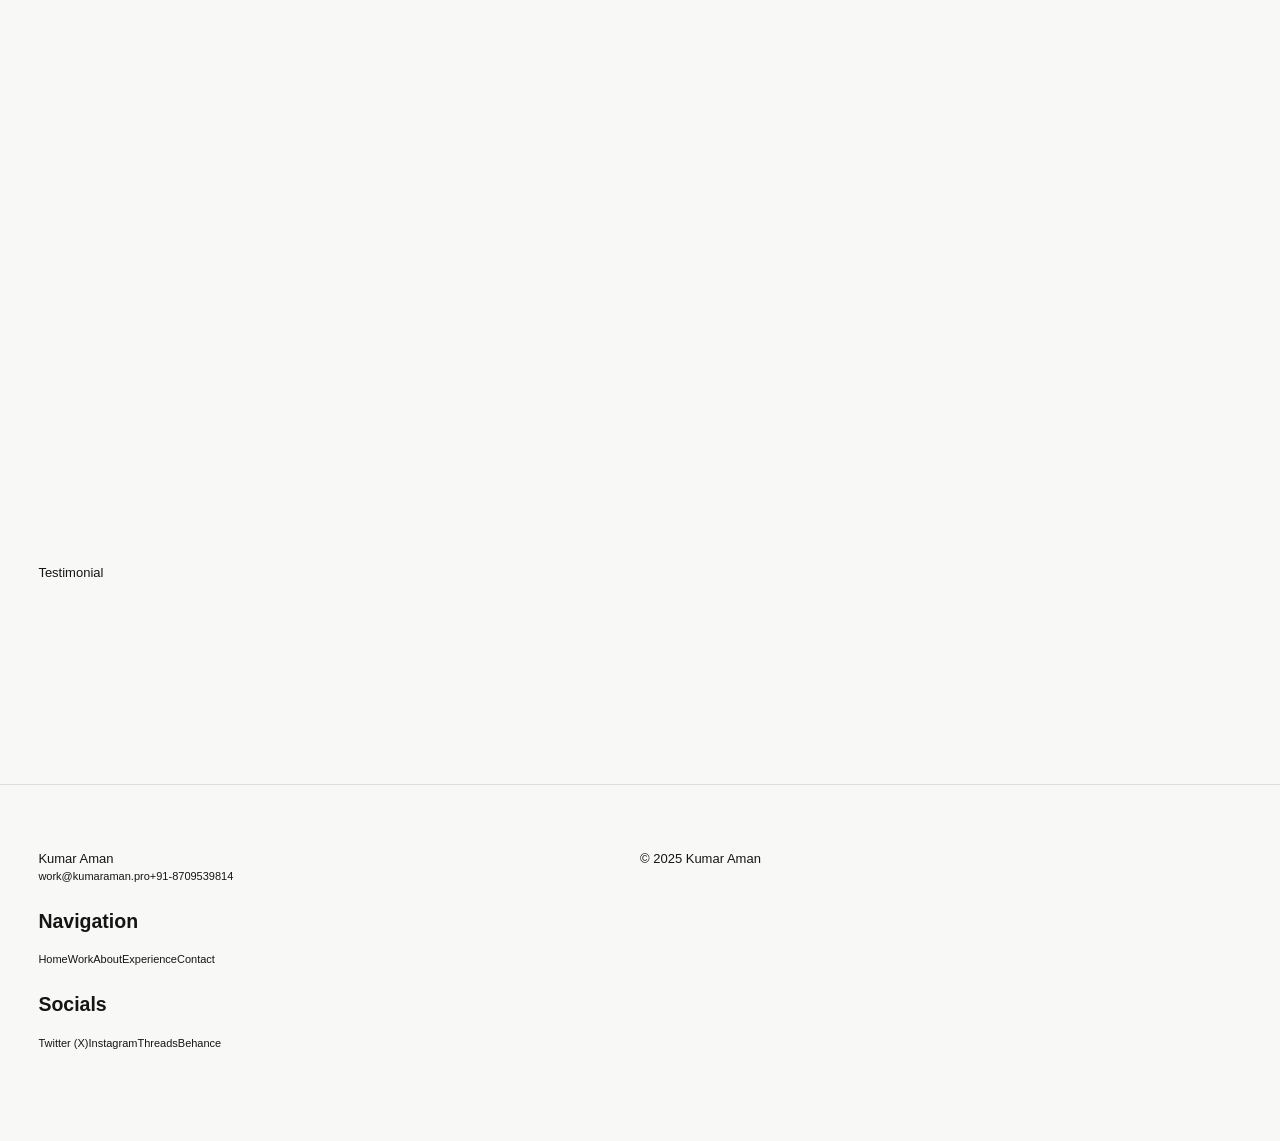
==== commit 7e4a50cb: "Rebuild Kumar Aman site from Semibold layout system" ====
--- a/index.html
+++ b/index.html
@@ -1 +1 @@
-<!doctype html><html lang="en"><head><meta charset="utf-8"><meta name="viewport" content="width=device-width,initial-scale=1"><meta name="description" content="Kumar Aman is a Creative Director, filmmaker and visual storyteller based in India, working worldwide."><title>Kumar Aman | Creative Director & Filmmaker</title><link rel="stylesheet" href="assets/style.css"></head><body><header class="nav"><a class="logo" href="index.html">Kumar Aman</a><nav class="links"><a href="work.html">Work</a><a href="profile.html">Profile</a><a href="services.html">Services</a><a href="contact.html">Contact</a></nav><span class="location">Based in India · Available Worldwide</span><button class="menu" aria-label="Open menu">Menu</button></header><main><section class="hero"><div class="hero-copy"><span class="eyebrow">Creative Director · Filmmaker</span><div class="hero-portrait"><img src="assets/hero.svg" alt="Kumar Aman portrait"></div><h1>Hey, I'm Kumar Aman, a Creative Director and filmmaker shaping brands, films and visual stories across design, motion, photography and culture.</h1><div class="actions"><a href="work.html">See my work ↗</a><a href="contact.html">Let's work together ↗</a></div></div></section><section class="projects"><div class="section-top"><span>Selected work</span><a href="work.html">View all ↗</a></div><div class="grid"><a class="project smile" href="work/smiley-co.html"><div class="art"><img src="assets/smiley.svg" alt="Smiley Co"></div><div><strong>Smiley Co</strong><small>Brand identity · Packaging</small></div></a><a class="project circular" href="work/circular.html"><div class="art"><img src="assets/circular.svg" alt="Circular"></div><div><strong>Circular</strong><small>Brand identity · Packaging</small></div></a><a class="project ode" href="work/ode.html"><div class="art"><img src="assets/ode.svg" alt="ODE"></div><div><strong>ODE</strong><small>Packaging · Visual identity</small></div></a><a class="project deadpan" href="work/deadpan-supply.html"><div class="art"><img src="assets/deadpan.svg" alt="Deadpan Supply"></div><div><strong>Deadpan Supply</strong><small>Brand identity · Packaging</small></div></a></div></section><section class="services"><span class="eyebrow">Services</span><h2>I bring strategy, storytelling and visual craft together to make brands, campaigns and films feel considered, memorable and distinctly human.</h2><div class="service-list"><article><b>01</b><h3>Creative direction</h3><p>Creative direction across brands, campaigns and cultural storytelling, connecting the idea, visual language and execution.</p><a href="services.html">Find out more ↗</a></article><article><b>02</b><h3>Brand identity</h3><p>Identity systems, art direction, typography, packaging and digital design built around a clear and distinctive idea.</p><a href="services.html">Find out more ↗</a></article><article><b>03</b><h3>Film & motion</h3><p>Brand films, commercials, motion campaigns and visual storytelling from concept through direction, production and post.</p><a href="services.html">Find out more ↗</a></article></div></section><section class="quote"><span class="eyebrow">Recognition</span><blockquote>Selected creative work has been featured on MTV India and photography has been published in ELLE India.</blockquote><cite>MTV India · ELLE India</cite></section></main><footer><div><strong>Kumar Aman</strong><a href="mailto:work@kumaraman.pro">work@kumaraman.pro</a><a href="tel:+918709539814">+91 8709539814</a><span>© 2026 Kumar Aman</span></div><div><span>Navigation</span><a href="index.html">Home</a><a href="work.html">Work</a><a href="profile.html">Profile</a><a href="services.html">Services</a><a href="contact.html">Contact</a></div><div><span>Socials</span><a href="#">Instagram</a><a href="#">LinkedIn</a><a href="#">Behance</a><a href="#">X</a></div></footer><script src="assets/app.js"></script></body></html>+<!doctype html><html lang="en"><head><meta charset="utf-8"><meta name="viewport" content="width=device-width,initial-scale=1"><meta name="description" content="Kumar Aman, Creative Director & Filmmaker. Brand storytelling, motion design, visual identity and film production."><title>Creative Director & Filmmaker | Kumar Aman</title><link rel="stylesheet" href="assets/style.css"></head><body><header class="site-header"><div class="header-inner"><div class="header-row"><a class="brand" href="index.html">Kumar Aman</a><nav class="nav"><a href="work.html">Work</a><a href="profile.html">About</a><a href="services.html">Experience</a><a href="contact.html">Contact</a></nav><div class="availability">Based in India • Available Worldwide</div><button class="menu-toggle" aria-expanded="false">Menu</button></div></div><div class="mobile-menu"><a href="work.html">Work</a><a href="profile.html">About</a><a href="services.html">Experience</a><a href="contact.html">Contact</a></div></header><main class="page"><section class="hero"><div class="hero-inner"><div class="avatar reveal"><img src="assets/hero.svg" alt="Kumar Aman"></div><h1 class="reveal">Kumar Aman<br>Creative Director &amp; Filmmaker<br><br>Crafting cinematic brand narratives, motion experiences and visual systems that shape culture.</h1><div class="hero-actions reveal"><a class="button" href="work.html">View Selected Work</a><a class="button" href="contact.html">Let's Work Together</a></div></div></section><section class="featured"><div class="featured-inner"><div class="featured-head"><div class="section-kicker">Selected Work</div><a class="section-kicker" href="work.html">View all</a></div><div class="work-grid"><a class="project-card reveal" href="work/smiley-co.html"><div class="project-media"><img src="assets/smiley.svg" alt="Smiley Co project artwork"><div class="project-overlay"><div class="project-overlay-copy"><strong>Smiley Co</strong><span>Smilecorp Ltd</span></div></div></div><div class="project-meta"><strong>Smiley Co</strong><span>Smilecorp Ltd</span></div></a><a class="project-card reveal" href="work/circular.html"><div class="project-media"><img src="assets/circular.svg" alt="Circular project artwork"><div class="project-overlay"><div class="project-overlay-copy"><strong>Circular</strong><span>Circular Health</span></div></div></div><div class="project-meta"><strong>Circular</strong><span>Circular Health</span></div></a><a class="project-card reveal" href="work/ode.html"><div class="project-media"><img src="assets/ode.svg" alt="ODE project artwork"><div class="project-overlay"><div class="project-overlay-copy"><strong>ODE</strong><span>Studio Coda</span></div></div></div><div class="project-meta"><strong>ODE</strong><span>Studio Coda</span></div></a><a class="project-card reveal" href="work/deadpan-supply.html"><div class="project-media"><img src="assets/deadpan.svg" alt="Deadpan Supply project artwork"><div class="project-overlay"><div class="project-overlay-copy"><strong>Deadpan Supply</strong><span>Deadpan Supply Company</span></div></div></div><div class="project-meta"><strong>Deadpan Supply</strong><span>Deadpan Supply Company</span></div></a></div></div></section><section class="section services"><div class="section-inner"><div class="section-titlebar"><div class="overline"><span class="overline-dot"></span>Services</div><div class="title-content"><h1 class="reveal">I enjoy partnering with brands to express their true selves with creative, no nonsense design that connects with people.</h1></div></div><div class="practice-list"><div class="practice reveal"><div class="practice-number">01</div><div class="practice-main"><h3>Brand Films</h3><p>Concept development, direction and post production of narrative driven brand films for digital and broadcast platforms.</p><div class="practice-tags"><span>Concept</span><span>Direction</span><span>Post Production</span></div></div></div><div class="practice reveal"><div class="practice-number">02</div><div class="practice-main"><h3>Motion &amp; Campaigns</h3><p>High impact visual campaigns blending storytelling, motion design and strategy.</p><div class="practice-tags"><span>Motion Design</span><span>Campaigns</span><span>Visual Strategy</span></div></div></div><div class="practice reveal"><div class="practice-number">03</div><div class="practice-main"><h3>Visual Identity Systems</h3><p>Brand identities built for clarity, consistency and long term cultural relevance.</p><div class="practice-tags"><span>Brand Identity</span><span>Visual Systems</span><span>Art Direction</span></div></div></div></div></div></section><section class="testimonial"><div class="testimonial-inner"><div class="testimonial-label"><span class="overline-dot"></span>Testimonial</div><div class="testimonial-copy reveal"><blockquote>“Kumar brings cinematic clarity to brand storytelling. His direction balances visual craft with strategic thinking, resulting in campaigns that resonate deeply.”</blockquote><div class="testimonial-author"><strong>Creative Lead</strong><span>Global Brand Campaign · Avant Gallery</span></div></div></div></section></main><footer class="footer"><div class="footer-inner"><div><div class="footer-name">Kumar Aman</div><div class="footer-contact"><a href="mailto:work@kumaraman.pro">work@kumaraman.pro</a><a href="tel:+918709539814">+91-8709539814</a></div></div><div class="footer-col"><h2>Navigation</h2><div class="footer-links"><a href="index.html">Home</a><a href="work.html">Work</a><a href="profile.html">About</a><a href="services.html">Experience</a><a href="contact.html">Contact</a></div></div><div class="footer-col"><h2>Socials</h2><div class="footer-links"><a href="https://x.com/" target="_blank" rel="noopener">Twitter (X)</a><a href="https://instagram.com/" target="_blank" rel="noopener">Instagram</a><a href="https://threads.net/" target="_blank" rel="noopener">Threads</a><a href="https://behance.net/" target="_blank" rel="noopener">Behance</a></div></div></div><div class="footer-bottom">© 2025 Kumar Aman</div></footer><script src="assets/app.js"></script></body></html>
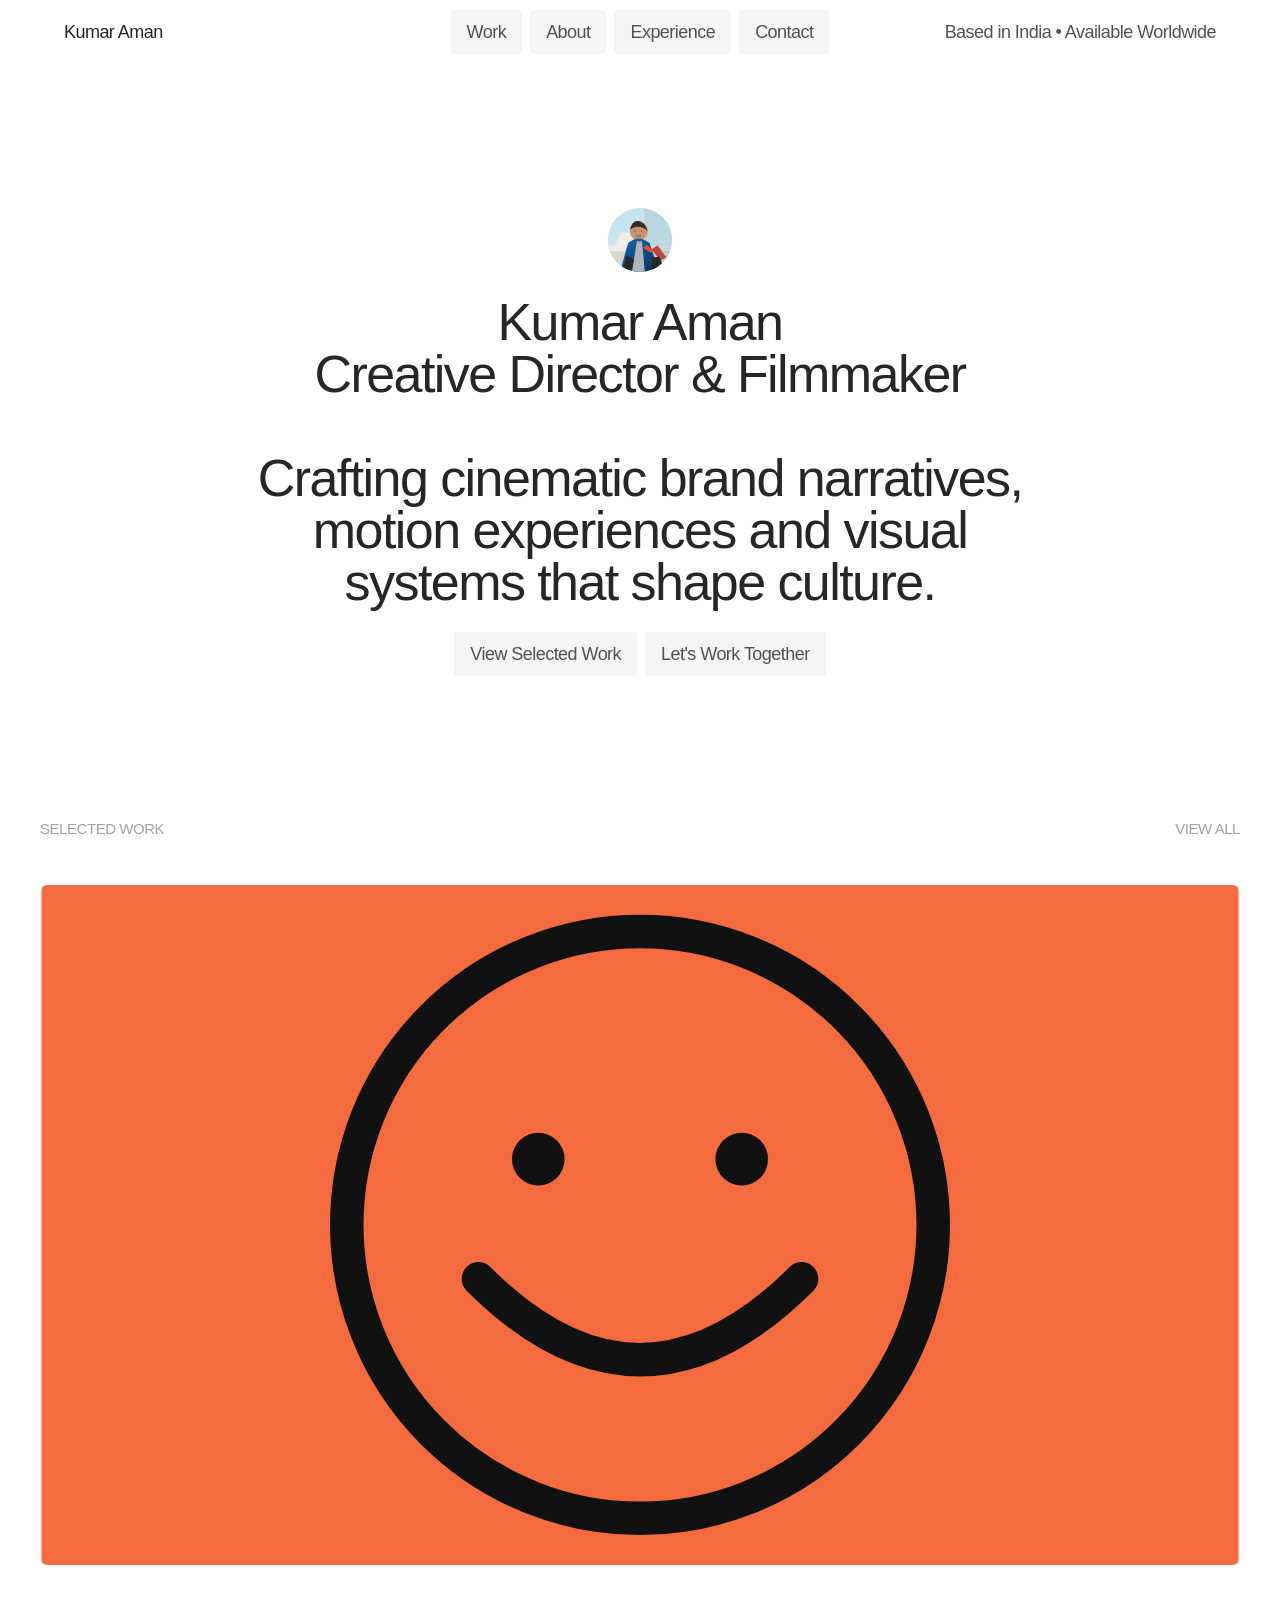
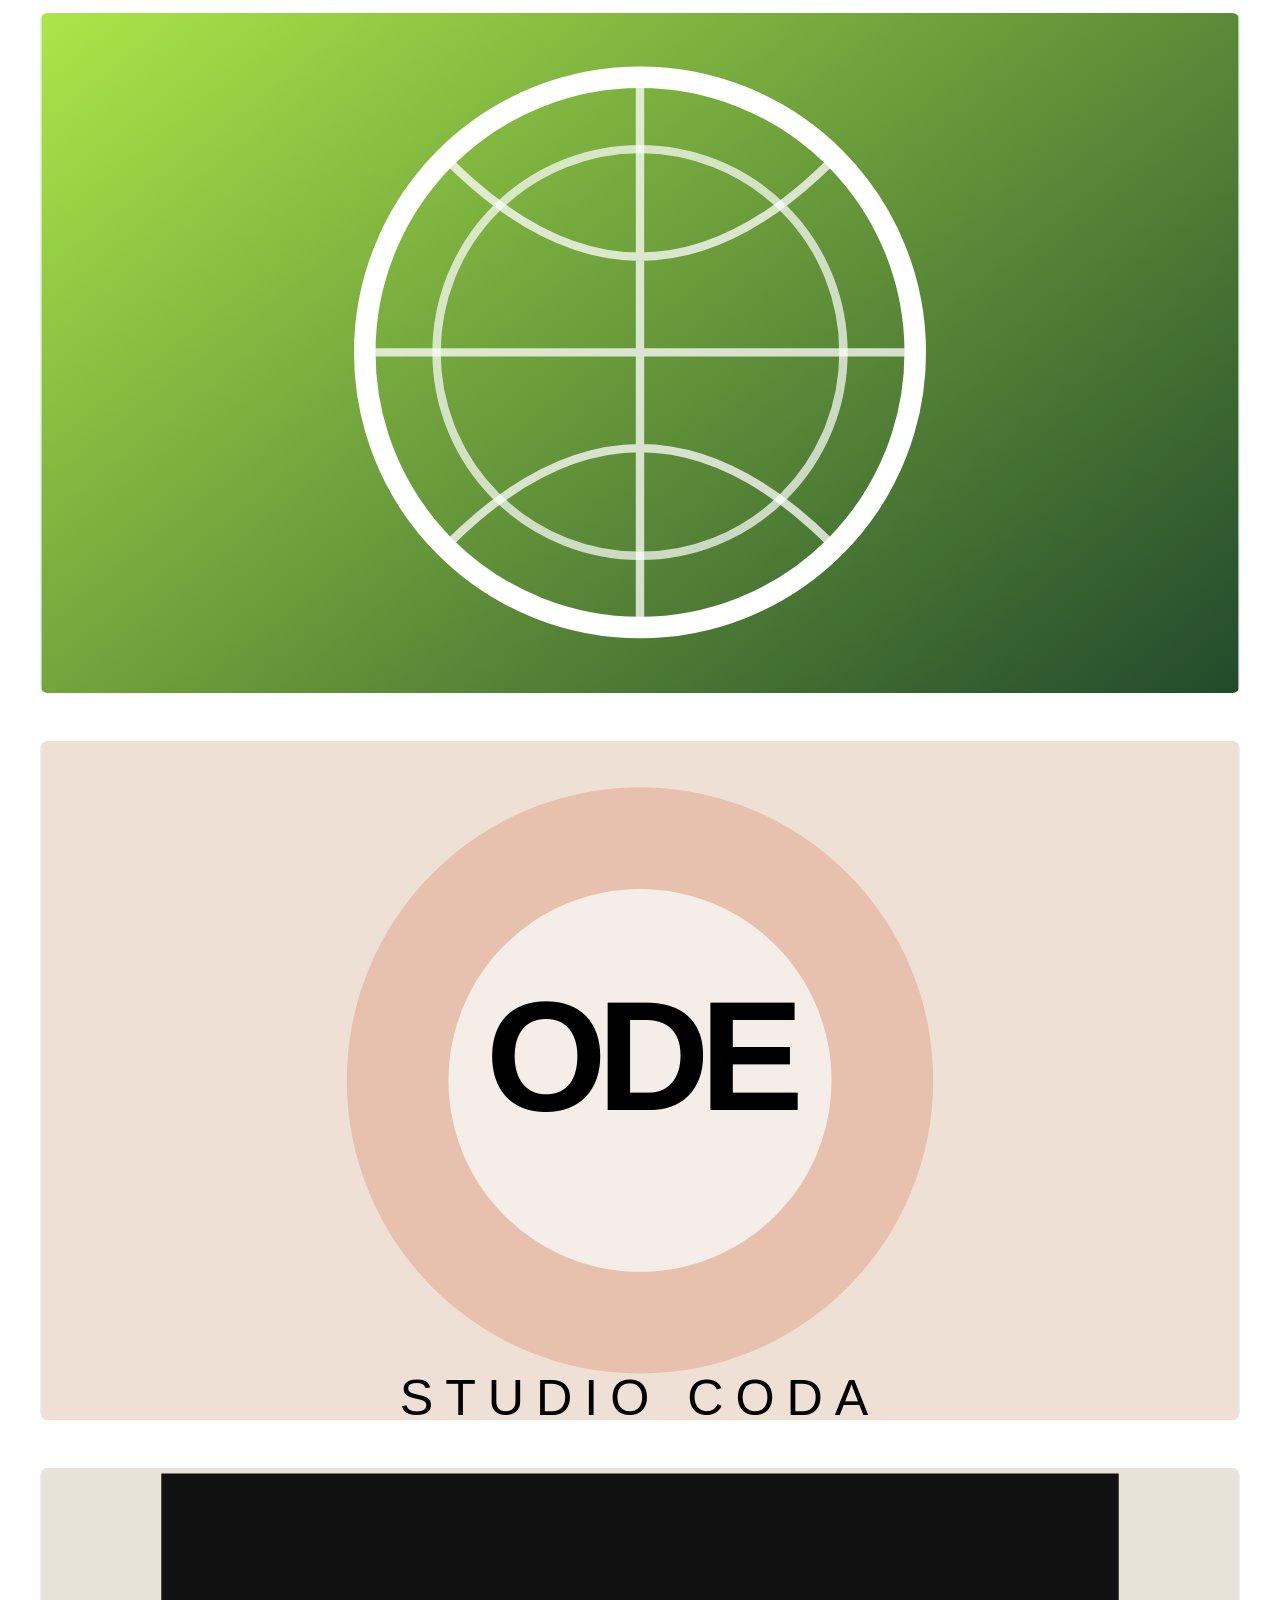
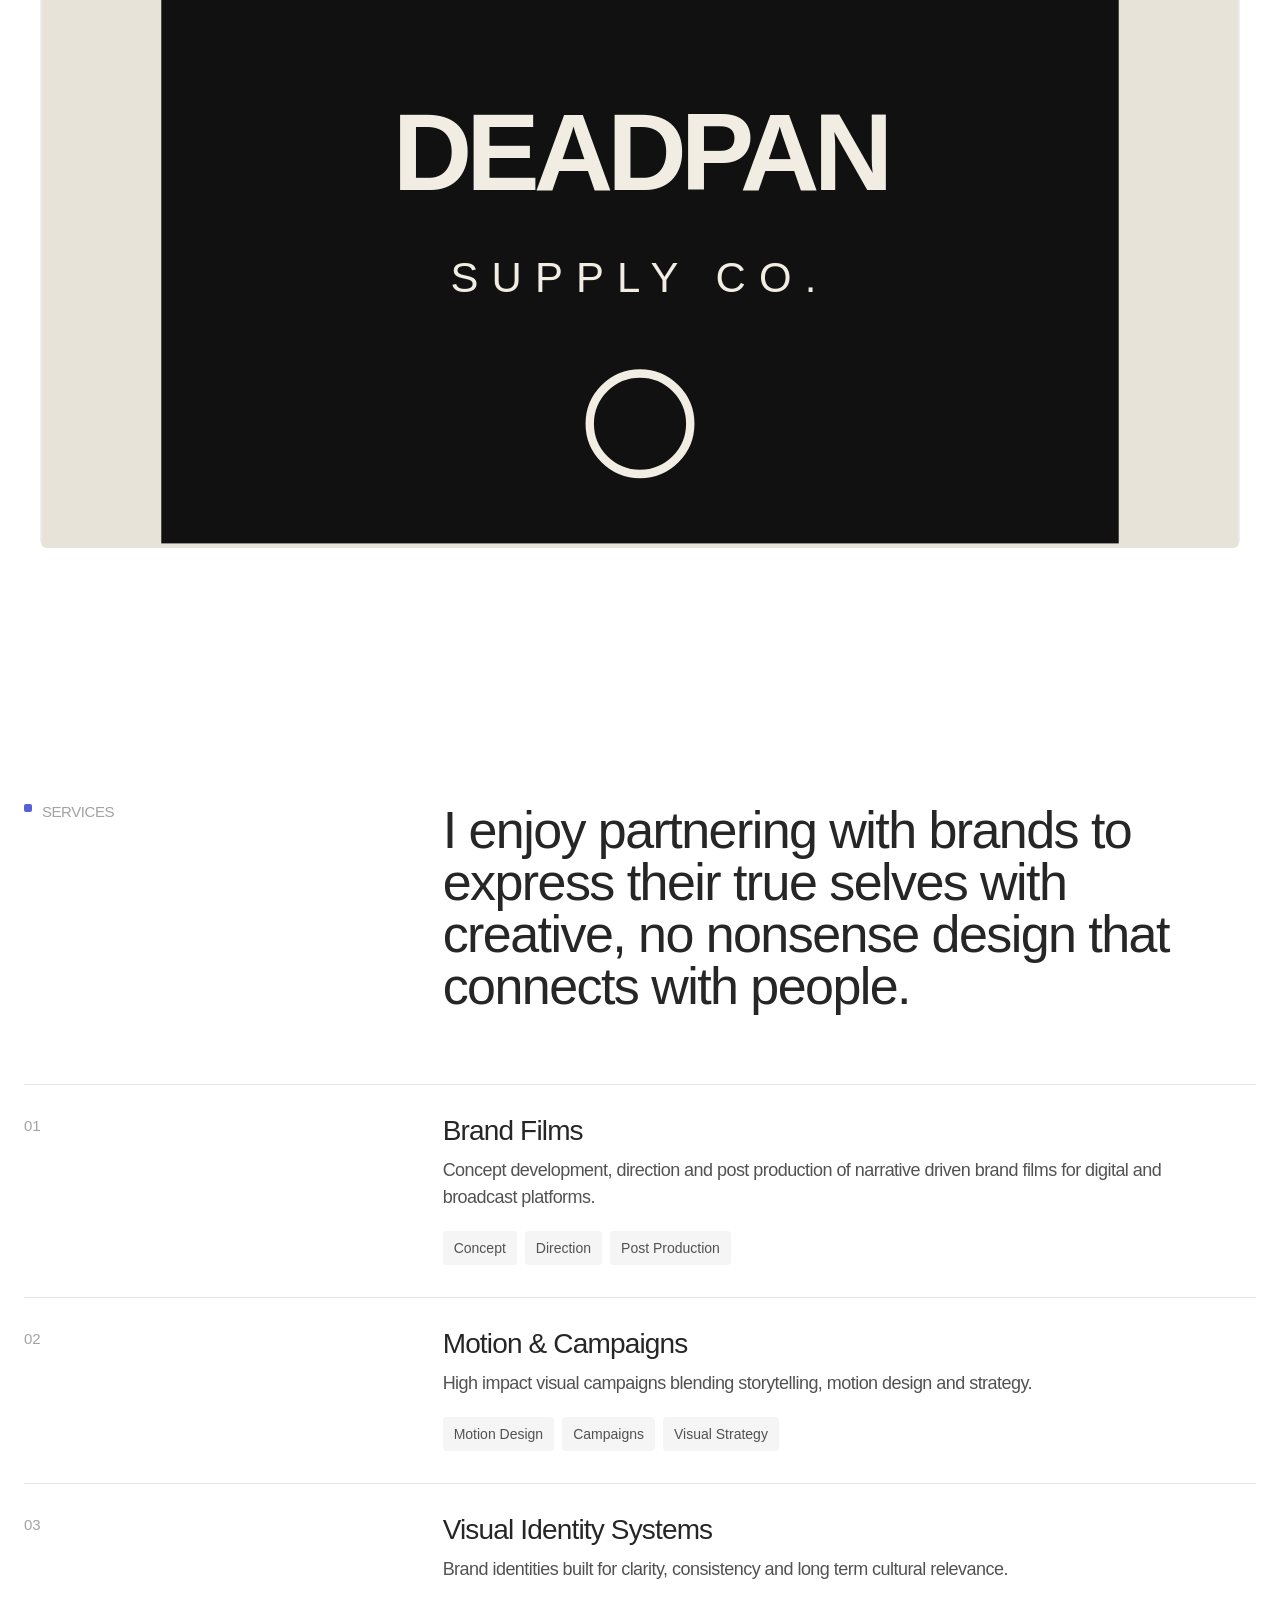
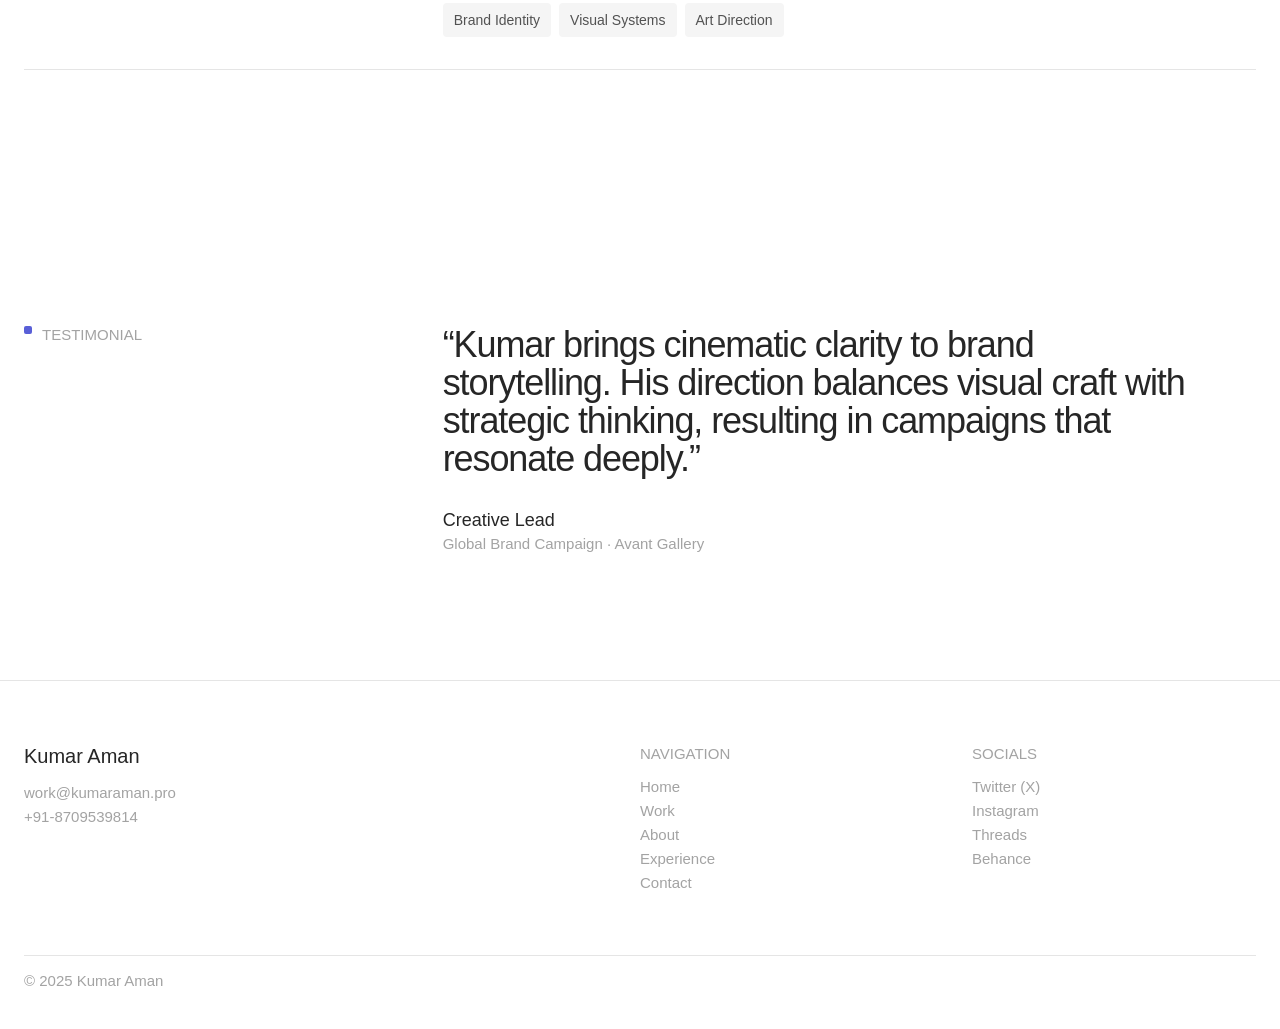
==== commit 60677535: "Trigger final Vercel production build for Semibold reconstruction" ====
--- a/index.html
+++ b/index.html
@@ -1 +1 @@
-<!doctype html><html lang="en"><head><meta charset="utf-8"><meta name="viewport" content="width=device-width,initial-scale=1"><meta name="description" content="Kumar Aman, Creative Director & Filmmaker. Brand storytelling, motion design, visual identity and film production."><title>Creative Director & Filmmaker | Kumar Aman</title><link rel="stylesheet" href="assets/style.css"></head><body><header class="site-header"><div class="header-inner"><div class="header-row"><a class="brand" href="index.html">Kumar Aman</a><nav class="nav"><a href="work.html">Work</a><a href="profile.html">About</a><a href="services.html">Experience</a><a href="contact.html">Contact</a></nav><div class="availability">Based in India • Available Worldwide</div><button class="menu-toggle" aria-expanded="false">Menu</button></div></div><div class="mobile-menu"><a href="work.html">Work</a><a href="profile.html">About</a><a href="services.html">Experience</a><a href="contact.html">Contact</a></div></header><main class="page"><section class="hero"><div class="hero-inner"><div class="avatar reveal"><img src="assets/hero.svg" alt="Kumar Aman"></div><h1 class="reveal">Kumar Aman<br>Creative Director &amp; Filmmaker<br><br>Crafting cinematic brand narratives, motion experiences and visual systems that shape culture.</h1><div class="hero-actions reveal"><a class="button" href="work.html">View Selected Work</a><a class="button" href="contact.html">Let's Work Together</a></div></div></section><section class="featured"><div class="featured-inner"><div class="featured-head"><div class="section-kicker">Selected Work</div><a class="section-kicker" href="work.html">View all</a></div><div class="work-grid"><a class="project-card reveal" href="work/smiley-co.html"><div class="project-media"><img src="assets/smiley.svg" alt="Smiley Co project artwork"><div class="project-overlay"><div class="project-overlay-copy"><strong>Smiley Co</strong><span>Smilecorp Ltd</span></div></div></div><div class="project-meta"><strong>Smiley Co</strong><span>Smilecorp Ltd</span></div></a><a class="project-card reveal" href="work/circular.html"><div class="project-media"><img src="assets/circular.svg" alt="Circular project artwork"><div class="project-overlay"><div class="project-overlay-copy"><strong>Circular</strong><span>Circular Health</span></div></div></div><div class="project-meta"><strong>Circular</strong><span>Circular Health</span></div></a><a class="project-card reveal" href="work/ode.html"><div class="project-media"><img src="assets/ode.svg" alt="ODE project artwork"><div class="project-overlay"><div class="project-overlay-copy"><strong>ODE</strong><span>Studio Coda</span></div></div></div><div class="project-meta"><strong>ODE</strong><span>Studio Coda</span></div></a><a class="project-card reveal" href="work/deadpan-supply.html"><div class="project-media"><img src="assets/deadpan.svg" alt="Deadpan Supply project artwork"><div class="project-overlay"><div class="project-overlay-copy"><strong>Deadpan Supply</strong><span>Deadpan Supply Company</span></div></div></div><div class="project-meta"><strong>Deadpan Supply</strong><span>Deadpan Supply Company</span></div></a></div></div></section><section class="section services"><div class="section-inner"><div class="section-titlebar"><div class="overline"><span class="overline-dot"></span>Services</div><div class="title-content"><h1 class="reveal">I enjoy partnering with brands to express their true selves with creative, no nonsense design that connects with people.</h1></div></div><div class="practice-list"><div class="practice reveal"><div class="practice-number">01</div><div class="practice-main"><h3>Brand Films</h3><p>Concept development, direction and post production of narrative driven brand films for digital and broadcast platforms.</p><div class="practice-tags"><span>Concept</span><span>Direction</span><span>Post Production</span></div></div></div><div class="practice reveal"><div class="practice-number">02</div><div class="practice-main"><h3>Motion &amp; Campaigns</h3><p>High impact visual campaigns blending storytelling, motion design and strategy.</p><div class="practice-tags"><span>Motion Design</span><span>Campaigns</span><span>Visual Strategy</span></div></div></div><div class="practice reveal"><div class="practice-number">03</div><div class="practice-main"><h3>Visual Identity Systems</h3><p>Brand identities built for clarity, consistency and long term cultural relevance.</p><div class="practice-tags"><span>Brand Identity</span><span>Visual Systems</span><span>Art Direction</span></div></div></div></div></div></section><section class="testimonial"><div class="testimonial-inner"><div class="testimonial-label"><span class="overline-dot"></span>Testimonial</div><div class="testimonial-copy reveal"><blockquote>“Kumar brings cinematic clarity to brand storytelling. His direction balances visual craft with strategic thinking, resulting in campaigns that resonate deeply.”</blockquote><div class="testimonial-author"><strong>Creative Lead</strong><span>Global Brand Campaign · Avant Gallery</span></div></div></div></section></main><footer class="footer"><div class="footer-inner"><div><div class="footer-name">Kumar Aman</div><div class="footer-contact"><a href="mailto:work@kumaraman.pro">work@kumaraman.pro</a><a href="tel:+918709539814">+91-8709539814</a></div></div><div class="footer-col"><h2>Navigation</h2><div class="footer-links"><a href="index.html">Home</a><a href="work.html">Work</a><a href="profile.html">About</a><a href="services.html">Experience</a><a href="contact.html">Contact</a></div></div><div class="footer-col"><h2>Socials</h2><div class="footer-links"><a href="https://x.com/" target="_blank" rel="noopener">Twitter (X)</a><a href="https://instagram.com/" target="_blank" rel="noopener">Instagram</a><a href="https://threads.net/" target="_blank" rel="noopener">Threads</a><a href="https://behance.net/" target="_blank" rel="noopener">Behance</a></div></div></div><div class="footer-bottom">© 2025 Kumar Aman</div></footer><script src="assets/app.js"></script></body></html>+<!doctype html><html lang="en"><head><meta charset="utf-8"><meta name="viewport" content="width=device-width,initial-scale=1"><meta name="description" content="Kumar Aman, Creative Director & Filmmaker. Brand storytelling, motion design, visual identity and film production."><title>Creative Director & Filmmaker | Kumar Aman</title><link rel="stylesheet" href="assets/style.css"></head><body data-build="semibold-kumar-aman-2026"><header class="site-header"><div class="header-inner"><div class="header-row"><a class="brand" href="index.html">Kumar Aman</a><nav class="nav"><a href="work.html">Work</a><a href="profile.html">About</a><a href="services.html">Experience</a><a href="contact.html">Contact</a></nav><div class="availability">Based in India • Available Worldwide</div><button class="menu-toggle" aria-expanded="false">Menu</button></div></div><div class="mobile-menu"><a href="work.html">Work</a><a href="profile.html">About</a><a href="services.html">Experience</a><a href="contact.html">Contact</a></div></header><main class="page"><section class="hero"><div class="hero-inner"><div class="avatar reveal"><img src="assets/hero.svg" alt="Kumar Aman"></div><h1 class="reveal">Kumar Aman<br>Creative Director &amp; Filmmaker<br><br>Crafting cinematic brand narratives, motion experiences and visual systems that shape culture.</h1><div class="hero-actions reveal"><a class="button" href="work.html">View Selected Work</a><a class="button" href="contact.html">Let's Work Together</a></div></div></section><section class="featured"><div class="featured-inner"><div class="featured-head"><div class="section-kicker">Selected Work</div><a class="section-kicker" href="work.html">View all</a></div><div class="work-grid"><a class="project-card reveal" href="work/smiley-co.html"><div class="project-media"><img src="assets/smiley.svg" alt="Smiley Co project artwork"><div class="project-overlay"><div class="project-overlay-copy"><strong>Smiley Co</strong><span>Smilecorp Ltd</span></div></div></div><div class="project-meta"><strong>Smiley Co</strong><span>Smilecorp Ltd</span></div></a><a class="project-card reveal" href="work/circular.html"><div class="project-media"><img src="assets/circular.svg" alt="Circular project artwork"><div class="project-overlay"><div class="project-overlay-copy"><strong>Circular</strong><span>Circular Health</span></div></div></div><div class="project-meta"><strong>Circular</strong><span>Circular Health</span></div></a><a class="project-card reveal" href="work/ode.html"><div class="project-media"><img src="assets/ode.svg" alt="ODE project artwork"><div class="project-overlay"><div class="project-overlay-copy"><strong>ODE</strong><span>Studio Coda</span></div></div></div><div class="project-meta"><strong>ODE</strong><span>Studio Coda</span></div></a><a class="project-card reveal" href="work/deadpan-supply.html"><div class="project-media"><img src="assets/deadpan.svg" alt="Deadpan Supply project artwork"><div class="project-overlay"><div class="project-overlay-copy"><strong>Deadpan Supply</strong><span>Deadpan Supply Company</span></div></div></div><div class="project-meta"><strong>Deadpan Supply</strong><span>Deadpan Supply Company</span></div></a></div></div></section><section class="section services"><div class="section-inner"><div class="section-titlebar"><div class="overline"><span class="overline-dot"></span>Services</div><div class="title-content"><h1 class="reveal">I enjoy partnering with brands to express their true selves with creative, no nonsense design that connects with people.</h1></div></div><div class="practice-list"><div class="practice reveal"><div class="practice-number">01</div><div class="practice-main"><h3>Brand Films</h3><p>Concept development, direction and post production of narrative driven brand films for digital and broadcast platforms.</p><div class="practice-tags"><span>Concept</span><span>Direction</span><span>Post Production</span></div></div></div><div class="practice reveal"><div class="practice-number">02</div><div class="practice-main"><h3>Motion &amp; Campaigns</h3><p>High impact visual campaigns blending storytelling, motion design and strategy.</p><div class="practice-tags"><span>Motion Design</span><span>Campaigns</span><span>Visual Strategy</span></div></div></div><div class="practice reveal"><div class="practice-number">03</div><div class="practice-main"><h3>Visual Identity Systems</h3><p>Brand identities built for clarity, consistency and long term cultural relevance.</p><div class="practice-tags"><span>Brand Identity</span><span>Visual Systems</span><span>Art Direction</span></div></div></div></div></div></section><section class="testimonial"><div class="testimonial-inner"><div class="testimonial-label"><span class="overline-dot"></span>Testimonial</div><div class="testimonial-copy reveal"><blockquote>“Kumar brings cinematic clarity to brand storytelling. His direction balances visual craft with strategic thinking, resulting in campaigns that resonate deeply.”</blockquote><div class="testimonial-author"><strong>Creative Lead</strong><span>Global Brand Campaign · Avant Gallery</span></div></div></div></section></main><footer class="footer"><div class="footer-inner"><div><div class="footer-name">Kumar Aman</div><div class="footer-contact"><a href="mailto:work@kumaraman.pro">work@kumaraman.pro</a><a href="tel:+918709539814">+91-8709539814</a></div></div><div class="footer-col"><h2>Navigation</h2><div class="footer-links"><a href="index.html">Home</a><a href="work.html">Work</a><a href="profile.html">About</a><a href="services.html">Experience</a><a href="contact.html">Contact</a></div></div><div class="footer-col"><h2>Socials</h2><div class="footer-links"><a href="https://x.com/" target="_blank" rel="noopener">Twitter (X)</a><a href="https://instagram.com/" target="_blank" rel="noopener">Instagram</a><a href="https://threads.net/" target="_blank" rel="noopener">Threads</a><a href="https://behance.net/" target="_blank" rel="noopener">Behance</a></div></div></div><div class="footer-bottom">© 2025 Kumar Aman</div></footer><script src="assets/app.js"></script></body></html>
--- a/assets/style.css
+++ b/assets/style.css
@@ -1 +1 @@
-:root{--bg:#f8f8f6;--fg:#151515;--muted:#777;--line:#deded9;--pad:clamp(18px,3vw,48px);--max:1440px;--ease:cubic-bezier(.22,1,.36,1)}*{box-sizing:border-box}html{scroll-behavior:smooth}body{margin:0;background:var(--bg);color:var(--fg);font-family:Arial,Helvetica,sans-serif;font-size:13px;line-height:1.35;-webkit-font-smoothing:antialiased}.nav{height:62px;padding:0 var(--pad);max-width:var(--max);margin:auto;display:grid;grid-template-columns:1fr auto 1fr;align-items:center;position:relative;z-index:20}.logo,.links a,.nav a,footer a{color:inherit;text-decoration:none}.logo{font-size:11px;font-weight:500;letter-spacing:-.01em}.links{display:flex;align-items:center;gap:20px}.links a{font-size:11px;position:relative}.links a:after{content:"";position:absolute;left:0;right:100%;bottom:-3px;height:1px;background:var(--fg);transition:right .35s var(--ease)}.links a:hover:after,.links a.active:after{right:0}.location{justify-self:end;font-size:11px;color:var(--fg)}.menu{display:none;border:0;background:none;padding:0;font:inherit}.hero{max-width:var(--max);margin:auto;padding:clamp(90px,13vh,170px) var(--pad) clamp(100px,14vh,180px)}.hero-copy{max-width:930px}.eyebrow{display:block;font-size:9px;line-height:1;text-transform:uppercase;letter-spacing:.11em;color:var(--muted);margin-bottom:28px}.hero h1,.page h1{font-size:clamp(48px,6.25vw,92px);line-height:.94;letter-spacing:-.065em;font-weight:500;margin:0;max-width:1050px}.hero-portrait{width:92px;height:112px;margin:0 0 30px;overflow:hidden}.hero-portrait img{width:100%;height:100%;object-fit:cover;display:block}.actions{display:flex;gap:28px;margin-top:42px}.actions a,.process a{color:inherit;text-decoration:none;font-size:11px;border-bottom:1px solid var(--fg);padding-bottom:4px}.projects,.services,.quote,.page{max-width:var(--max);margin:auto;padding:clamp(90px,11vw,160px) var(--pad);border-top:1px solid var(--line)}.section-top{display:flex;align-items:center;gap:9px;margin-bottom:38px;font-size:10px;text-transform:uppercase;letter-spacing:.1em}.section-top a{color:inherit;text-decoration:none}.section-top a:last-child{color:var(--muted)}.grid{display:grid;grid-template-columns:1fr 1fr;gap:clamp(50px,8vw,120px) 22px}.project{color:inherit;text-decoration:none;display:block}.project .art{aspect-ratio:1.2;display:grid;place-items:center;overflow:hidden;position:relative}.project .art img{width:100%;height:100%;object-fit:cover;display:block;transition:transform .8s var(--ease),filter .5s ease}.project .art:after{content:"";position:absolute;inset:0;background-image:radial-gradient(#111 1px,transparent 1px);background-size:4px 4px;opacity:0;transition:opacity .4s;pointer-events:none}.project:hover .art img{transform:scale(1.035)}.project:hover .art:after{opacity:.12}.project .art span{position:absolute;z-index:2;font-size:clamp(45px,7vw,100px);letter-spacing:-.07em}.project>div:last-child{display:flex;justify-content:space-between;align-items:baseline;gap:20px;padding-top:13px}.project strong{font-size:12px;font-weight:500}.project small{font-size:10px;color:var(--muted)}.smile .art{background:#f26b3c}.circular .art{background:#a9e75c}.ode .art{background:#e9d0bd}.deadpan .art{background:#e5e2d9}.services h2{font-size:clamp(38px,5.6vw,76px);line-height:.96;letter-spacing:-.06em;font-weight:500;max-width:1000px;margin:0 0 100px}.service-list article{display:grid;grid-template-columns:55px minmax(180px,1fr) 1.5fr 20px;gap:22px;padding:25px 0;border-top:1px solid var(--line)}.service-list article:last-child{border-bottom:1px solid var(--line)}.service-list b{font-weight:400;color:var(--muted);font-size:9px}.service-list h3{margin:0;font-size:20px;line-height:1.1;font-weight:500;letter-spacing:-.025em}.service-list p{margin:0;max-width:600px;color:#666;font-size:12px}.quote blockquote{font-size:clamp(40px,5.8vw,82px);line-height:.94;letter-spacing:-.065em;font-weight:500;max-width:1050px;margin:0}.quote cite{display:block;margin-top:32px;font-size:11px;color:var(--muted);font-style:normal}footer{max-width:var(--max);margin:auto;padding:65px var(--pad) 90px;display:grid;grid-template-columns:2fr 1fr 1fr;gap:50px;border-top:1px solid var(--line)}footer>div{display:flex;flex-direction:column;gap:7px}footer strong{font-size:13px;font-weight:500;margin-bottom:10px}footer span{font-size:9px;text-transform:uppercase;letter-spacing:.1em;color:var(--muted);margin-bottom:8px}footer a{font-size:11px}.page{min-height:70vh}.page h1{margin-bottom:75px}.page .lead{font-size:clamp(28px,3.6vw,52px);line-height:.98;letter-spacing:-.05em;max-width:900px}.profile-intro{display:grid;grid-template-columns:1fr 1.35fr;margin-top:10px}.section-heading{font-size:9px;text-transform:uppercase;letter-spacing:.11em;color:var(--muted);padding-bottom:15px;border-bottom:1px solid var(--line);margin-top:125px}.process{display:grid;grid-template-columns:repeat(3,1fr);gap:22px;margin-top:34px}.process article{border-top:1px solid var(--line);padding:15px 0;display:flex;flex-direction:column;min-height:245px}.process article>span{font-size:9px;color:var(--muted)}.process h3{font-size:24px;font-weight:500;letter-spacing:-.04em;margin:34px 0 10px}.process p{font-size:12px;color:#666;max-width:350px;margin:0}.process a{margin-top:auto;align-self:flex-start}.stats{display:grid;grid-template-columns:repeat(3,1fr);gap:22px;margin-top:34px}.stat{border-top:1px solid var(--line);padding-top:15px}.stat b{font-size:clamp(58px,7vw,100px);font-weight:500;letter-spacing:-.07em;line-height:.9}.stat p{font-size:12px;max-width:300px;color:#666}.quote-inner{padding-left:0;padding-right:0;border:0;margin-top:120px}.stats-heading{margin-top:125px}.faq{margin-top:125px}.faq .section-heading{margin-top:0}.faq-plus{font-size:18px!important;color:var(--fg)!important;transition:transform .35s var(--ease)}.faq article:hover .faq-plus{transform:rotate(45deg)}.project-page .project-head{display:grid;grid-template-columns:1.4fr 1fr;gap:70px;align-items:end}.meta{display:grid;grid-template-columns:1fr 1fr;gap:20px;border-top:1px solid var(--line);padding-top:15px}.meta span{display:block;color:var(--muted);font-size:9px;text-transform:uppercase;letter-spacing:.1em;margin-bottom:7px}.case-grid{display:grid;grid-template-columns:1fr 1fr;gap:22px;margin-top:85px}.case-image{aspect-ratio:1.1;display:grid;place-items:center;font-size:clamp(44px,6vw,90px);letter-spacing:-.06em;overflow:hidden}.form{max-width:780px;margin-top:70px}.form label{display:block;color:var(--muted);font-size:9px;text-transform:uppercase;letter-spacing:.1em;margin:27px 0 8px}.form input,.form textarea{width:100%;border:0;border-bottom:1px solid var(--fg);background:none;padding:13px 0;font:inherit;outline:none}.form textarea{min-height:140px;resize:vertical}.form button{margin-top:30px;background:var(--fg);color:var(--bg);border:0;padding:13px 18px;font:inherit;font-size:11px;cursor:pointer}.list{border-top:1px solid var(--line)}.list-row{display:grid;grid-template-columns:1.2fr 1fr 1fr;gap:20px;padding:19px 0;border-bottom:1px solid var(--line);color:inherit;text-decoration:none;transition:padding-left .35s var(--ease)}.list-row:hover{padding-left:7px}.list-row span{font-size:11px}.list-row span:nth-child(2),.list-row span:nth-child(3){color:var(--muted)}.reveal{opacity:0;transform:translateY(16px);transition:opacity .8s ease,transform .8s var(--ease)}.reveal.in{opacity:1;transform:none}@media(max-width:800px){.nav{height:58px;grid-template-columns:1fr auto}.links,.location{display:none}.menu{display:block;font-size:10px;text-transform:uppercase;letter-spacing:.1em}.links.open{position:absolute;top:58px;left:0;right:0;display:grid;padding:20px var(--pad);background:var(--bg);border-bottom:1px solid var(--line);gap:14px}.hero{padding:75px 18px 90px}.hero-copy{max-width:none}.hero h1{font-size:clamp(42px,11.8vw,70px)}.hero-portrait{width:76px;height:94px;margin-bottom:24px}.actions{gap:20px;margin-top:34px}.projects,.services,.quote,.page{padding:80px 18px}.grid,.process,.stats,.case-grid,.project-page .project-head,.profile-intro{grid-template-columns:1fr}.grid{gap:55px}.project>div:last-child{display:block}.project small{display:block;margin-top:5px}.service-list article{grid-template-columns:35px 1fr 18px;gap:12px}.service-list p{grid-column:2/4}.services h2{margin-bottom:65px}footer{grid-template-columns:1fr;padding:55px 18px 70px;gap:38px}.page h1{margin-bottom:55px}.list-row{grid-template-columns:1fr;gap:5px}.process article{min-height:210px}.section-heading,.stats-heading,.faq{margin-top:85px}.quote-inner{margin-top:85px}.form{margin-top:50px}.case-grid{gap:16px}}+@font-face{font-family:InterLocal;src:local('Inter')}*{box-sizing:border-box}html{scroll-behavior:smooth}body{margin:0;background:#fff;color:#262626;font-family:InterLocal,Inter,Arial,sans-serif;-webkit-font-smoothing:antialiased}a{color:inherit;text-decoration:none}img{display:block;max-width:100%}:root{--text:#262626;--muted:#525252;--soft:#a3a3a3;--line:#e5e5e5;--surface:#f5f5f5;--accent:#595fd7;--max:1440px;--wide:1200px}.site-header{position:fixed;z-index:50;inset:0 0 auto;background:#fff}.header-inner{max-width:1200px;margin:auto;padding:0 24px}.header-row{min-height:64px;display:grid;grid-template-columns:1fr auto 1fr;align-items:center}.brand,.nav a,.availability,.button,.menu-toggle{font-size:18px;font-weight:500;letter-spacing:-.03em;line-height:1}.nav{display:flex;gap:8px}.nav a,.button,.menu-toggle{min-height:44px;padding:0 16px;display:inline-flex;align-items:center;justify-content:center;border:0;border-radius:4px;background:var(--surface);color:var(--muted);transition:.25s ease}.nav a:hover,.button:hover,.menu-toggle:hover{background:#ededed;color:var(--text)}.nav a.active{background:#ededed;color:var(--text)}.availability{justify-self:end;white-space:nowrap;color:var(--muted)}.menu-toggle{display:none;cursor:pointer}.mobile-menu{display:none}.page{padding-top:64px}.hero{padding:144px 24px;display:flex;justify-content:center}.hero-inner{width:100%;max-width:768px;display:flex;flex-direction:column;align-items:center;gap:24px;text-align:center}.avatar{width:64px;height:64px;border-radius:999px;overflow:hidden;background:#dcecf2}.avatar img{width:100%;height:100%;object-fit:cover}.hero h1,.display{margin:0;font-size:52px;line-height:1;letter-spacing:-.03em;font-weight:500}.hero-actions{display:flex;gap:8px}.button.primary{background:#262626;color:#fff}.section{padding:128px 24px}.section.compact{padding-top:96px}.section-inner,.featured-inner{max-width:var(--max);margin:auto}.section-titlebar,.testimonial-inner,.form-grid,.project-info,.project-hero-grid{display:grid;grid-template-columns:repeat(6,minmax(0,1fr));gap:24px}.overline{grid-column:span 2;color:var(--soft);font-size:15px;line-height:1;text-transform:uppercase;letter-spacing:-.03em;display:flex;gap:10px;align-items:flex-start}.overline-dot{width:8px;height:8px;background:var(--accent);border-radius:2px;flex:none}.title-content{grid-column:span 4;padding-right:48px}.title-content h1{margin:0;font-size:52px;line-height:1;letter-spacing:-.03em;font-weight:500}.title-content p{margin:24px 0 0;color:var(--muted);font-size:18px;line-height:1.5;letter-spacing:-.03em}.featured{padding:0 24px 128px}.featured-head{max-width:1200px;margin:auto;padding:0 0 48px;display:flex;justify-content:space-between}.section-kicker{font-size:15px;color:var(--soft);text-transform:uppercase;letter-spacing:-.03em}.work-grid{display:flex;flex-direction:column;align-items:center;gap:48px}.project-card{width:min(100%,1200px);display:flex;flex-direction:column;gap:16px}.project-media{position:relative;width:100%;aspect-ratio:1.76512;border-radius:8px;overflow:hidden;background:#eee}.project-media img{width:100%;height:100%;object-fit:cover;transition:transform .7s cubic-bezier(.2,.65,.2,1)}.project-overlay{position:absolute;inset:50% 0 0;padding:24px;display:flex;align-items:flex-end;background:linear-gradient(180deg,transparent,rgba(0,0,0,.8));opacity:0;transition:opacity .35s}.project-overlay-copy{display:flex;flex-direction:column;gap:8px;color:#fff}.project-overlay-copy strong{font-size:24px;font-weight:500;letter-spacing:-.03em}.project-overlay-copy span{font-size:15px;color:rgba(255,255,255,.55)}.project-card:hover .project-media img{transform:scale(1.035)}.project-card:hover .project-overlay{opacity:1}.project-meta{display:none;flex-direction:column;gap:4px}.project-meta strong{font-size:18px;font-weight:500}.project-meta span{font-size:15px;color:var(--soft)}.practice-list{margin-top:72px}.practice{display:grid;grid-template-columns:repeat(6,minmax(0,1fr));gap:24px;padding:32px 0;border-top:1px solid var(--line)}.practice:last-child{border-bottom:1px solid var(--line)}.practice-number{grid-column:span 2;color:var(--soft);font-size:15px}.practice-main{grid-column:span 4;padding-right:48px}.practice-main h3{margin:0 0 12px;font-size:28px;line-height:1;font-weight:500;letter-spacing:-.03em}.practice-main p{margin:0;color:var(--muted);font-size:18px;line-height:1.5;letter-spacing:-.03em}.practice-tags{display:flex;gap:8px;flex-wrap:wrap;margin-top:20px}.practice-tags span{padding:9px 11px;border-radius:4px;background:var(--surface);color:var(--muted);font-size:14px}.testimonial{padding:128px 24px}.testimonial-label{grid-column:span 2;color:var(--soft);font-size:15px;text-transform:uppercase;display:flex;gap:10px}.testimonial-copy{grid-column:span 4;padding-right:48px}.testimonial-copy blockquote{margin:0;font-size:36px;line-height:1.05;letter-spacing:-.03em;font-weight:500}.testimonial-author{margin-top:32px;display:flex;flex-direction:column;gap:4px;color:var(--soft);font-size:15px}.testimonial-author strong{font-size:18px;color:var(--text);font-weight:500}.footer{padding:64px 24px 40px;border-top:1px solid var(--line)}.footer-inner{max-width:var(--max);margin:auto;display:grid;grid-template-columns:2fr 1fr 1fr;gap:48px}.footer-name{font-size:20px;font-weight:500}.footer-contact,.footer-links{display:flex;flex-direction:column;gap:7px;color:var(--soft);font-size:15px}.footer-contact{margin-top:16px}.footer-col h2{margin:0 0 16px;color:var(--soft);font-size:15px;font-weight:500;text-transform:uppercase}.footer-links a:hover{text-decoration:underline;color:var(--text)}.footer-bottom{max-width:var(--max);margin:64px auto 0;padding-top:16px;border-top:1px solid var(--line);color:var(--soft);font-size:15px}.process-list,.recognition-list{margin-top:72px;border-top:1px solid var(--line)}.process-row{display:grid;grid-template-columns:2fr 4fr;gap:24px;padding:32px 0;border-bottom:1px solid var(--line)}.process-index{color:var(--soft);font-size:15px}.process-row h3{margin:0 0 8px;font-size:28px;font-weight:500}.process-row p{margin:0;color:var(--muted);font-size:18px;line-height:1.5}.milestones,.recognition{margin-top:128px}.milestone-grid{display:grid;grid-template-columns:repeat(3,1fr);gap:24px;margin-top:48px}.milestone{padding-top:24px;border-top:1px solid var(--line)}.milestone strong{display:block;font-size:36px;font-weight:500;letter-spacing:-.03em}.milestone p{margin:12px 0 0;color:var(--muted);font-size:15px;line-height:1.5}.recognition-row{display:grid;grid-template-columns:2fr 1fr;padding:20px 0;border-bottom:1px solid var(--line);font-size:18px}.recognition-row span:last-child{text-align:right;color:var(--soft)}.contact-hero{padding:144px 24px 96px}.contact-actions{display:flex;gap:8px;margin-top:32px}.form-section{padding:0 24px 128px}.form-copy{grid-column:span 2;color:var(--soft);font-size:15px;text-transform:uppercase}.contact-form{grid-column:span 4;display:grid;gap:20px}.field{display:flex;flex-direction:column;gap:8px}.field label{font-size:15px;color:var(--soft)}.field input,.field textarea{border:1px solid var(--line);border-radius:4px;padding:14px 16px;outline:0;color:var(--text);background:#fff}.field textarea{min-height:160px;resize:vertical}.submit{justify-self:start;border:0;border-radius:4px;background:var(--surface);padding:13px 18px;cursor:pointer;font-weight:500}.form-status{color:var(--soft);font-size:15px}.project-hero{padding:144px 24px 64px;max-width:1440px;margin:auto}.project-hero-label{grid-column:span 2;color:var(--soft);font-size:15px;text-transform:uppercase}.project-hero-copy{grid-column:span 4;padding-right:48px}.project-hero-copy h1{margin:0;font-size:72px;line-height:.98;letter-spacing:-.04em;font-weight:500}.project-hero-copy p{margin:20px 0 0;color:var(--muted);font-size:18px}.project-image-large{margin:0 24px 128px}.project-image-large-inner{max-width:1440px;margin:auto;aspect-ratio:1.76512;border-radius:8px;overflow:hidden;background:#eee}.project-image-large img{width:100%;height:100%;object-fit:cover}.project-info{max-width:1440px;margin:0 auto 128px;padding:0 24px}.project-info-label{grid-column:span 2;color:var(--soft);font-size:15px;text-transform:uppercase}.project-info-copy{grid-column:span 4;padding-right:48px;font-size:28px;line-height:1.08;letter-spacing:-.03em}.project-meta-grid{display:grid;grid-template-columns:repeat(3,1fr);gap:24px;margin-top:48px}.project-meta-grid div{border-top:1px solid var(--line);padding-top:16px}.project-meta-grid span{display:block;margin-bottom:6px;color:var(--soft);font-size:14px}.project-meta-grid strong{font-size:18px;font-weight:500}.view-switch{display:flex;gap:8px;justify-content:flex-end;margin-bottom:48px}.view-switch .button{min-height:40px;font-size:15px}.view-switch .active{background:#262626;color:#fff}.work-list{border-top:1px solid var(--line)}.list-row{display:grid;grid-template-columns:3fr 2fr 1fr;gap:24px;padding:24px 0;border-bottom:1px solid var(--line);font-size:18px;transition:padding-left .25s}.list-row span:nth-child(2),.list-row span:nth-child(3){color:var(--soft)}.list-row:hover{padding-left:12px}.reveal{opacity:0;transform:translateY(28px);transition:opacity .8s cubic-bezier(.2,.7,.2,1),transform .8s cubic-bezier(.2,.7,.2,1)}.reveal.visible{opacity:1;transform:none}@media(max-width:1199px) and (min-width:810px){.header-inner{max-width:810px;padding:0}.availability,.nav a,.button{font-size:16px}.hero h1,.display,.title-content h1{font-size:48px}.project-hero-copy h1{font-size:64px}}@media(max-width:809px){.header-inner{padding:0 16px}.header-row{display:flex;justify-content:space-between;min-height:64px}.brand{font-size:16px}.nav,.availability{display:none}.menu-toggle{display:inline-flex;font-size:16px;min-height:40px}.mobile-menu{position:fixed;z-index:49;top:64px;left:0;right:0;padding:16px;background:#f5f5f5;display:none;flex-direction:column;gap:8px;border-bottom:1px solid var(--line)}.mobile-menu.open{display:flex}.mobile-menu a{padding:15px 16px;background:#fff;border-radius:4px;font-size:18px}.hero{padding:96px 16px}.avatar{width:56px;height:56px}.hero h1,.display,.title-content h1{font-size:38.4px}.hero-actions{width:100%;flex-direction:column}.hero-actions .button{width:100%}.section{padding:96px 16px}.section-titlebar,.testimonial-inner,.form-grid,.project-info,.project-hero-grid{display:block}.overline,.testimonial-label,.form-copy,.project-hero-label,.project-info-label{margin-bottom:24px}.title-content,.testimonial-copy,.contact-form,.project-hero-copy,.project-info-copy,.practice-main{padding-right:0}.featured{padding:0 16px 96px}.featured-head{padding-bottom:32px}.work-grid{gap:32px}.project-card{gap:8px}.project-media{aspect-ratio:1}.project-overlay{display:none}.project-meta{display:flex}.practice-list{margin-top:48px}.practice{display:block;padding:24px 0}.practice-number{margin-bottom:16px}.practice-main h3{font-size:24px}.practice-main p{font-size:16px}.testimonial{padding:96px 16px}.testimonial-copy blockquote{font-size:28px}.footer{padding:48px 16px 32px}.footer-inner{display:flex;flex-direction:column;gap:40px}.footer-bottom{margin-top:48px}.process-list,.recognition-list{margin-top:48px}.process-row{display:block;padding:24px 0}.process-index{margin-bottom:14px}.process-row h3{font-size:24px}.process-row p{font-size:16px}.milestones,.recognition{margin-top:96px}.milestone-grid{grid-template-columns:1fr;gap:32px;margin-top:32px}.recognition-row{grid-template-columns:1fr;gap:8px;font-size:16px}.recognition-row span:last-child{text-align:left}.contact-hero{padding:96px 16px 64px}.form-section{padding:0 16px 96px}.project-hero{padding:96px 16px 48px}.project-hero-copy h1{font-size:48px}.project-image-large{margin:0 16px 96px}.project-image-large-inner{aspect-ratio:1}.project-info{margin-bottom:96px;padding:0 16px}.project-info-copy{font-size:24px}.project-meta-grid{grid-template-columns:1fr;gap:16px;margin-top:32px}.contact-actions{flex-direction:column}.contact-actions .button{width:100%}.view-switch{justify-content:flex-start;margin-bottom:32px}.list-row{grid-template-columns:1fr;gap:6px}.list-row span:nth-child(2),.list-row span:nth-child(3){font-size:15px}}@media(prefers-reduced-motion:reduce){.reveal{opacity:1;transform:none}}
